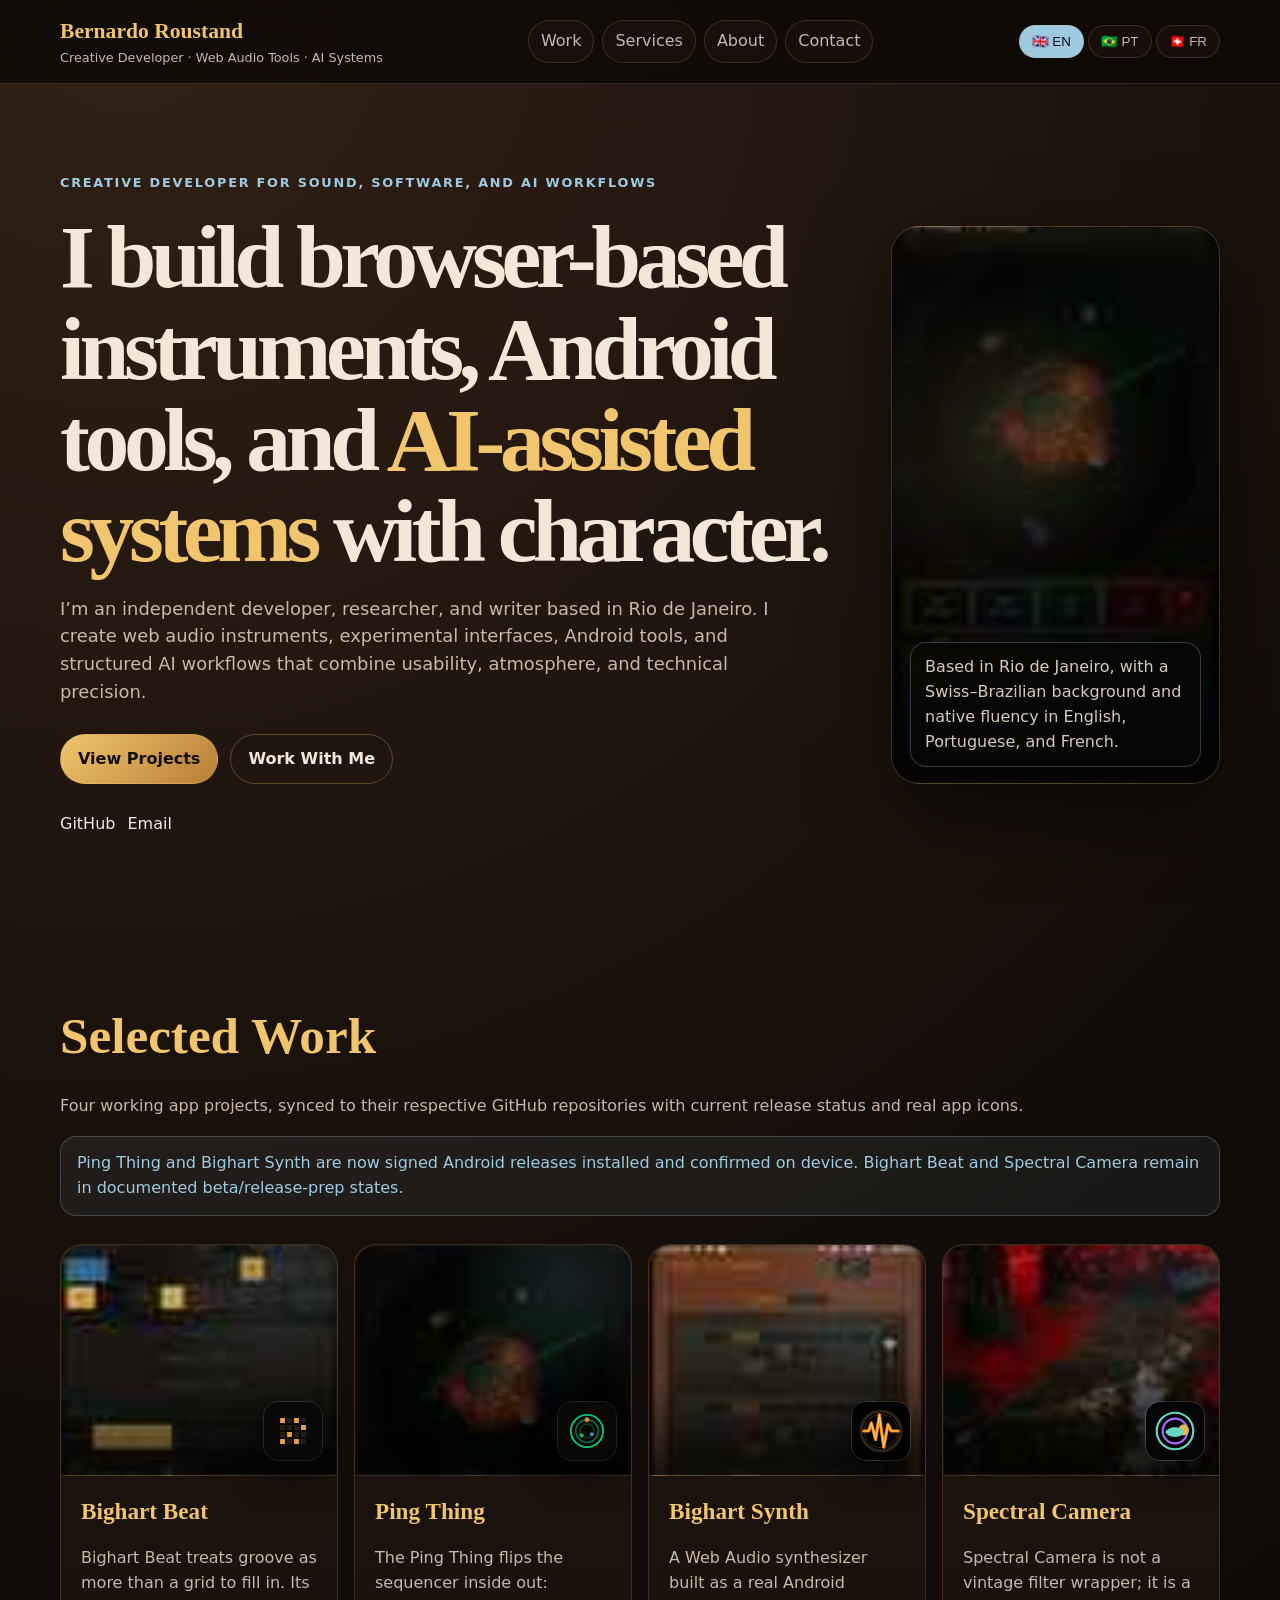
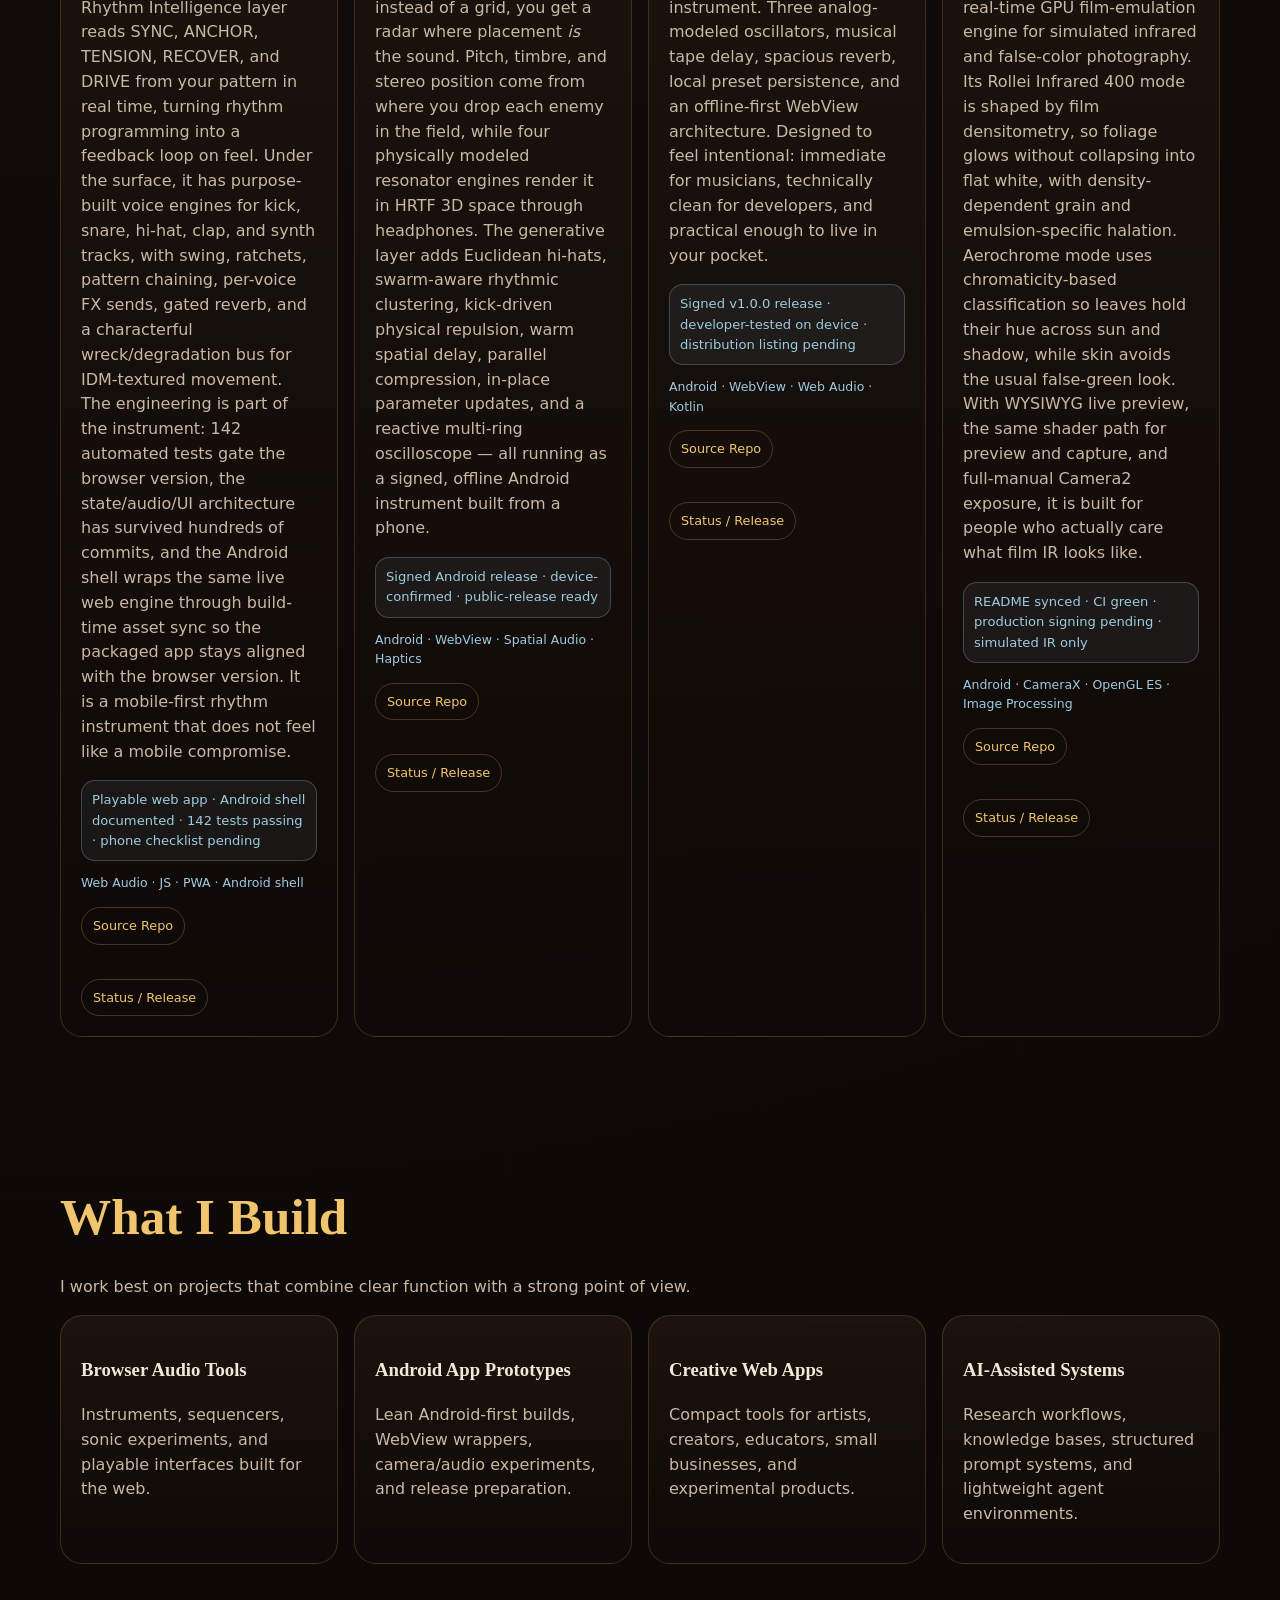
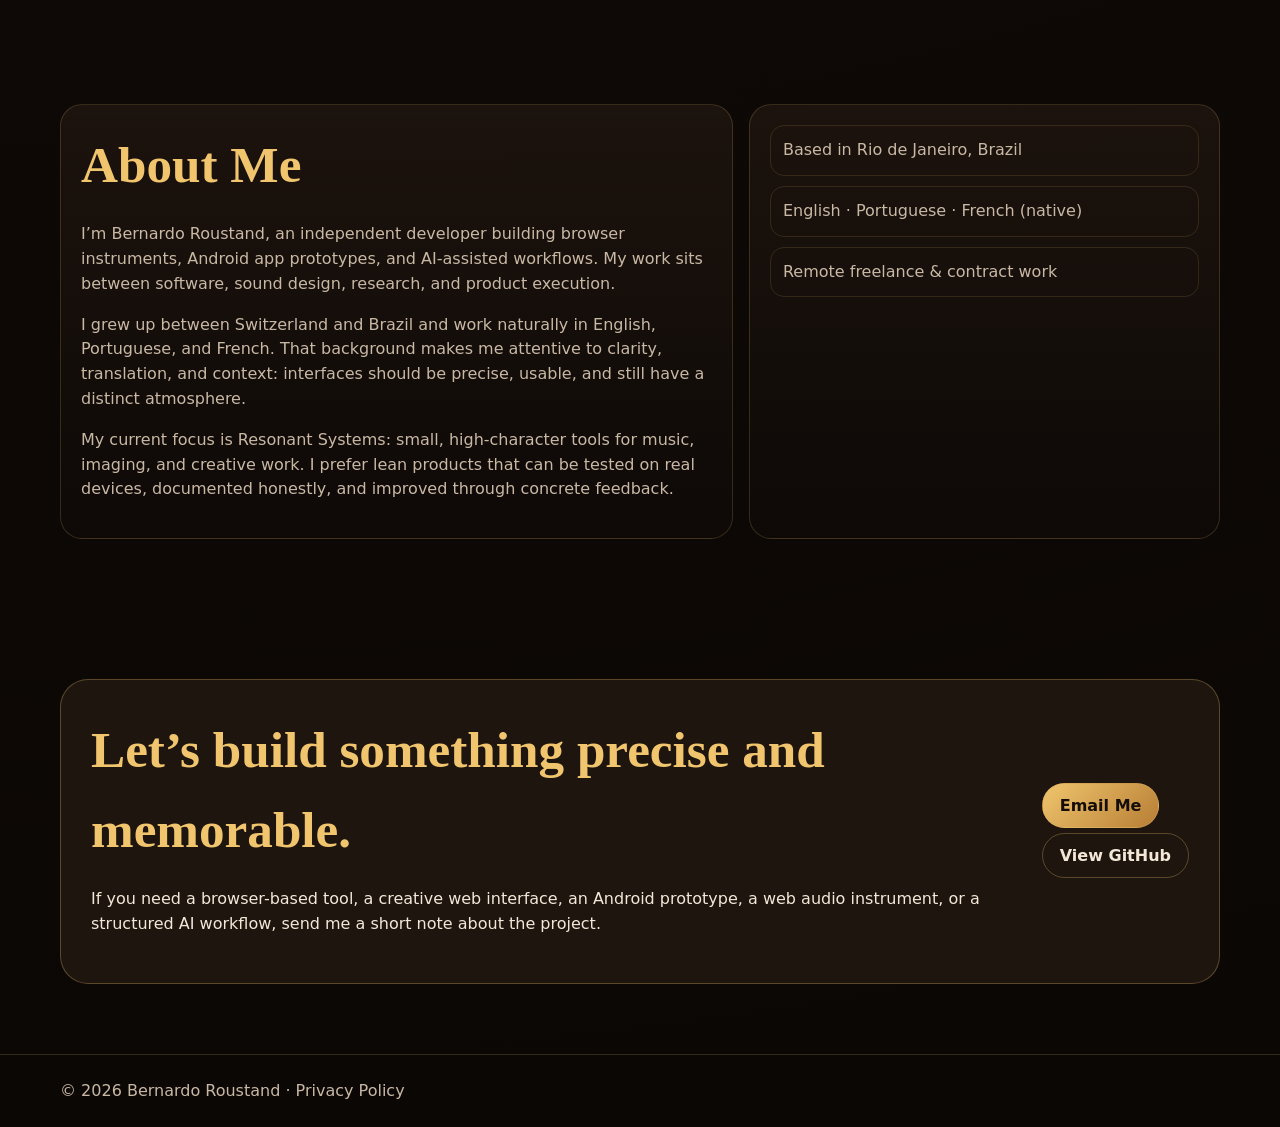
==== index.html @ dc3bfeef "feat: load product screenshot visuals on portfolio" ====
<!doctype html><html lang='en'><head><meta charset='utf-8'><meta name='viewport' content='width=device-width,initial-scale=1'><title>Bernardo Roustand — Creative Developer</title><meta name='description' content='Creative developer building browser-based instruments, Android audio tools, spectral camera experiments, and AI-assisted systems.'><link rel='stylesheet' href='styles.css'><link rel='stylesheet' href='visuals.css'></head><body><header><div class='wrap nav'><a class='brand' href='#top'><strong>Bernardo Roustand</strong><span data-i18n='brandSub'>Creative Developer · Web Audio Tools · AI Systems</span></a><nav><a href='#work' data-i18n='navWork'>Work</a><a href='#services' data-i18n='navServices'>Services</a><a href='#about' data-i18n='navAbout'>About</a><a href='#contact' data-i18n='navContact'>Contact</a></nav><div class='lang'><button data-set-lang='en' aria-pressed='true'>🇬🇧 EN</button><button data-set-lang='pt' aria-pressed='false'>🇧🇷 PT</button><button data-set-lang='fr' aria-pressed='false'>🇨🇭 FR</button></div></div></header><main class='wrap'><section class='hero' id='top'><div><div class='kicker' data-i18n='heroKicker'>Creative developer for sound, software, and AI workflows</div><h1 data-i18n-html='heroTitle'>I build browser-based instruments, Android tools, and <span>AI-assisted systems</span> with character.</h1><p class='lead' data-i18n='heroLead'>I’m an independent developer, researcher, and writer based in Rio de Janeiro. I create web audio instruments, experimental interfaces, Android tools, and structured AI workflows that combine usability, atmosphere, and technical precision.</p><div class='btns'><a class='btn primary' href='#work' data-i18n='ctaProjects'>View Projects</a><a class='btn' href='#contact' data-i18n='ctaWork'>Work With Me</a></div><div class='links'><a href='https://github.com/Renardoberou' target='_blank' rel='noopener'>GitHub</a><a href='mailto:roustandsystems@gmail.com'>Email</a></div></div><aside class='portrait'><img src='profile.svg' alt='Portrait of Bernardo Roustand'><p class='intro' data-i18n='profileNote'>Based in Rio de Janeiro, with a Swiss–Brazilian background and native fluency in English, Portuguese, and French.</p></aside></section><section class='section' id='work'><h2 data-i18n='workTitle'>Selected Work</h2><p class='intro' data-i18n='workIntro'>Four working app projects, synced to their respective GitHub repositories with current release status and real app icons.</p><p class='note' data-i18n='releaseNote'>Ping Thing is now a signed Android release installed and confirmed on device. The other apps remain in documented beta/release-prep states.</p><div class='grid' id='cards'></div></section><section class='section' id='services'><h2 data-i18n='servicesTitle'>What I Build</h2><p class='intro' data-i18n='servicesIntro'>I work best on projects that combine clear function with a strong point of view.</p><div class='services'><div class='panel'><h3 data-i18n='service1Title'>Browser Audio Tools</h3><p data-i18n='service1Text'>Instruments, sequencers, sonic experiments, and playable interfaces built for the web.</p></div><div class='panel'><h3 data-i18n='service2Title'>Android App Prototypes</h3><p data-i18n='service2Text'>Lean Android-first builds, WebView wrappers, camera/audio experiments, and release preparation.</p></div><div class='panel'><h3 data-i18n='service3Title'>Creative Web Apps</h3><p data-i18n='service3Text'>Compact tools for artists, creators, educators, small businesses, and experimental products.</p></div><div class='panel'><h3 data-i18n='service4Title'>AI-Assisted Systems</h3><p data-i18n='service4Text'>Research workflows, knowledge bases, structured prompt systems, and lightweight agent environments.</p></div></div></section><section class='section about' id='about'><div class='panel'><h2 data-i18n='aboutTitle'>About Me</h2><p data-i18n='aboutP1'>I’m Bernardo Roustand, an independent developer building browser instruments, Android app prototypes, and AI-assisted workflows. My work sits between software, sound design, research, and product execution.</p><p data-i18n='aboutP2'>I grew up between Switzerland and Brazil and work naturally in English, Portuguese, and French. That background makes me attentive to clarity, translation, and context: interfaces should be precise, usable, and still have a distinct atmosphere.</p><p data-i18n='aboutP3'>My current focus is Resonant Systems: small, high-character tools for music, imaging, and creative work. I prefer lean products that can be tested on real devices, documented honestly, and improved through concrete feedback.</p></div><aside class='panel facts'><div data-i18n='factLocation'>Based in Rio de Janeiro, Brazil</div><div data-i18n='factLanguages'>English · Portuguese · French (native)</div><div data-i18n='factWork'>Remote freelance & contract work</div></aside></section><section class='section' id='contact'><div class='contact'><div><h2 data-i18n='contactTitle'>Let’s build something precise and memorable.</h2><p data-i18n='contactText'>If you need a browser-based tool, a creative web interface, an Android prototype, a web audio instrument, or a structured AI workflow, send me a short note about the project.</p></div><div><a class='btn primary' href='mailto:roustandsystems@gmail.com' data-i18n='emailMe'>Email Me</a><br><br><a class='btn' href='https://github.com/Renardoberou' target='_blank' rel='noopener' data-i18n='viewGithub'>View GitHub</a></div></div></section></main><footer><div class='wrap'>© <span id='year'></span> Bernardo Roustand · <a href='privacy-policy.html'>Privacy Policy</a></div></footer><script src='app.js'></script></body></html>
---- styles.css ----
body{margin:0;background:radial-gradient(circle at 10% 0%,#312015 0,#100b08 35%,#0b0705 100%);color:#f3e8d8;font:16px/1.55 Inter,system-ui,sans-serif}a{color:inherit;text-decoration:none}.wrap{max-width:1160px;margin:auto;padding:0 22px}header{position:sticky;top:0;background:#0c0806cc;backdrop-filter:blur(16px);border-bottom:1px solid #d6ae6233;z-index:2}.nav{display:flex;justify-content:space-between;align-items:center;gap:16px;padding:15px 0}.brand strong,h1,h2,h3{font-family:Georgia,serif}.brand strong{color:#f0c56d;font-size:1.35rem}.brand span{display:block;color:#c9b8a4;font-size:.8rem}nav{display:flex;gap:8px}nav a,.lang button{border:1px solid #d6ae6233;border-radius:999px;padding:8px 12px;color:#c9b8a4;background:#21181366}.lang{display:flex;gap:4px}.lang button{cursor:pointer}.lang button[aria-pressed=true]{background:#9ecae1;color:#071016}.hero{display:grid;grid-template-columns:1fr .42fr;gap:48px;align-items:center;min-height:78vh;padding:70px 0}.kicker{color:#9ecae1;letter-spacing:.14em;text-transform:uppercase;font-weight:800;font-size:.8rem}h1{font-size:clamp(3rem,7vw,6.5rem);letter-spacing:-.06em;line-height:1.02;margin:18px 0}h1 span,h2{color:#f0c56d}.lead{color:#c9b8a4;max-width:720px;font-size:1.12rem}.btns,.links{display:flex;gap:12px;flex-wrap:wrap;margin-top:28px}.btn{border:1px solid #d6ae6255;border-radius:999px;padding:12px 17px;font-weight:700}.primary{background:linear-gradient(135deg,#f0c56d,#b77e35);color:#150d08}.portrait{border:1px solid #d6ae6244;border-radius:28px;background:#211813cc;padding:18px;box-shadow:0 24px 80px #0008}.portrait img{width:100%;border-radius:22px;display:block}.section{padding:70px 0}h2{font-size:clamp(2.1rem,4vw,3.6rem);margin:0 0 18px}.intro,.note,.card p,.panel p{color:#c9b8a4}.note{border:1px solid #9ecae144;color:#9ecae1;background:#9ecae111;border-radius:16px;padding:14px 16px;margin:18px 0 28px}.grid{display:grid;grid-template-columns:repeat(4,1fr);gap:16px}.card,.panel{border:1px solid #d6ae6233;border-radius:22px;background:linear-gradient(180deg,#241912aa,#0f0a08bb);padding:20px}.mark{height:120px;border-radius:16px;background:radial-gradient(circle at 70% 25%,#9ecae133,transparent 40%),#160f0b;display:grid;place-items:center;margin-bottom:16px}.app-icon{width:84px;height:84px;border-radius:22px;box-shadow:0 12px 36px #0009}.card h3{color:#f0c56d;font-size:1.45rem;margin:.2rem 0}.status{border:1px solid #9ecae144;background:#9ecae111;color:#9ecae1;border-radius:14px;padding:9px 10px;font-size:.82rem;margin:12px 0}.tags{color:#9ecae1;font-size:.78rem}.mini{display:inline-block;border:1px solid #d6ae6244;border-radius:999px;color:#f0c56d;padding:8px 11px;margin:14px 7px 0 0;font-size:.8rem}.services,.about{display:grid;gap:16px}.services{grid-template-columns:repeat(4,1fr)}.about{grid-template-columns:1fr .7fr}.facts div{border:1px solid #d6ae6228;border-radius:14px;padding:12px;margin-bottom:10px;color:#c9b8a4}.contact{display:grid;grid-template-columns:1fr auto;gap:22px;align-items:center;border:1px solid #d6ae6255;border-radius:28px;background:#241912cc;padding:30px}footer{border-top:1px solid #d6ae6233;color:#c9b8a4;padding:24px 0}@media(max-width:900px){.hero,.about,.contact{grid-template-columns:1fr}.grid,.services{grid-template-columns:repeat(2,1fr)}nav{display:none}.portrait{max-width:380px}}@media(max-width:600px){.grid,.services{grid-template-columns:1fr}.btn{width:100%;text-align:center}}
---- visuals.css ----
.hero .portrait{position:relative;min-height:520px;overflow:hidden;background-image:linear-gradient(90deg,rgba(8,6,4,.16),rgba(8,6,4,.32)),radial-gradient(circle at 30% 40%,rgba(240,197,109,.16),transparent 42%),url('[data-uri]');background-size:cover;background-position:center 16%}.hero .portrait>img{display:none}.hero .portrait .intro{position:absolute;left:18px;right:18px;bottom:16px;margin:0;padding:12px 14px;border:1px solid rgba(158,202,225,.28);border-radius:16px;background:rgba(7,7,6,.62);backdrop-filter:blur(12px);color:#d8cbb9;z-index:1}.hero .portrait:after{content:'';position:absolute;inset:0;pointer-events:none;background:linear-gradient(180deg,transparent 45%,rgba(0,0,0,.65) 100%),radial-gradient(circle at 62% 32%,transparent 0 22%,rgba(0,0,0,.45) 74%)}.card{padding:0;overflow:hidden}.card .mark{position:relative;height:230px;margin:0;border-radius:22px 22px 0 0;background-size:cover;background-position:center top;border-bottom:1px solid rgba(214,174,98,.22)}.card .mark:before{content:'';position:absolute;inset:0;background:linear-gradient(180deg,rgba(0,0,0,.04) 0%,rgba(0,0,0,.18) 56%,rgba(0,0,0,.78) 100%),radial-gradient(circle at 75% 18%,rgba(158,202,225,.13),transparent 40%)}.card .mark:after{content:'';position:absolute;inset:0;border-radius:inherit;box-shadow:inset 0 0 0 1px rgba(255,255,255,.03);pointer-events:none}.card:nth-child(1) .mark{background-image:url('[data-uri]');background-position:center 6%}.card:nth-child(2) .mark{background-image:url('[data-uri]');background-position:center 12%}.card:nth-child(3) .mark{background-image:url('[data-uri]');background-position:center 3%}.card:nth-child(4) .mark{background-image:url('[data-uri]');background-position:center 36%}.card .app-icon{position:absolute;right:14px;bottom:14px;z-index:1;width:58px;height:58px;border-radius:15px;box-shadow:0 12px 34px rgba(0,0,0,.72);border:1px solid rgba(255,255,255,.12)}.card h3,.card p,.card .status,.card .tags,.card .mini{margin-left:20px;margin-right:20px}.card h3{margin-top:18px}.card .mini{margin-bottom:20px}@media(max-width:900px){.hero .portrait{min-height:420px;max-width:none}}@media(max-width:600px){.card .mark{height:210px}}
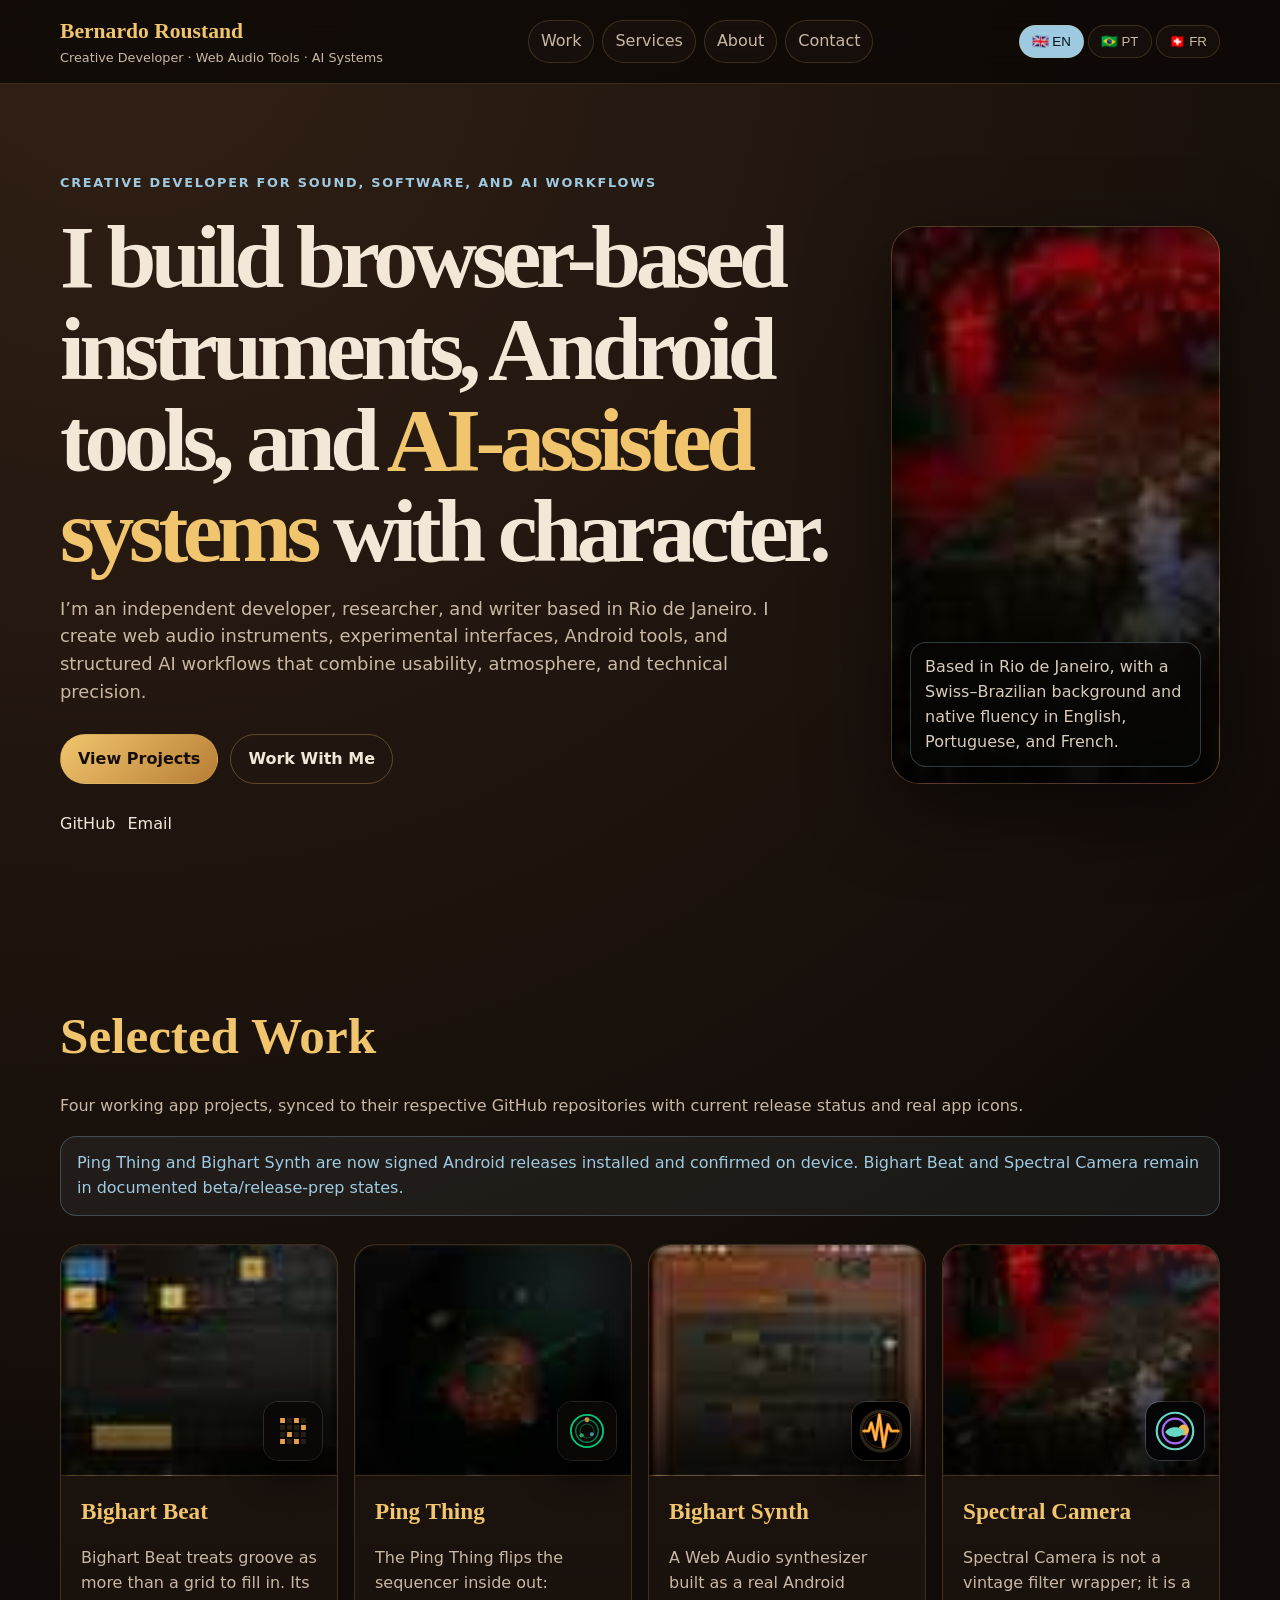
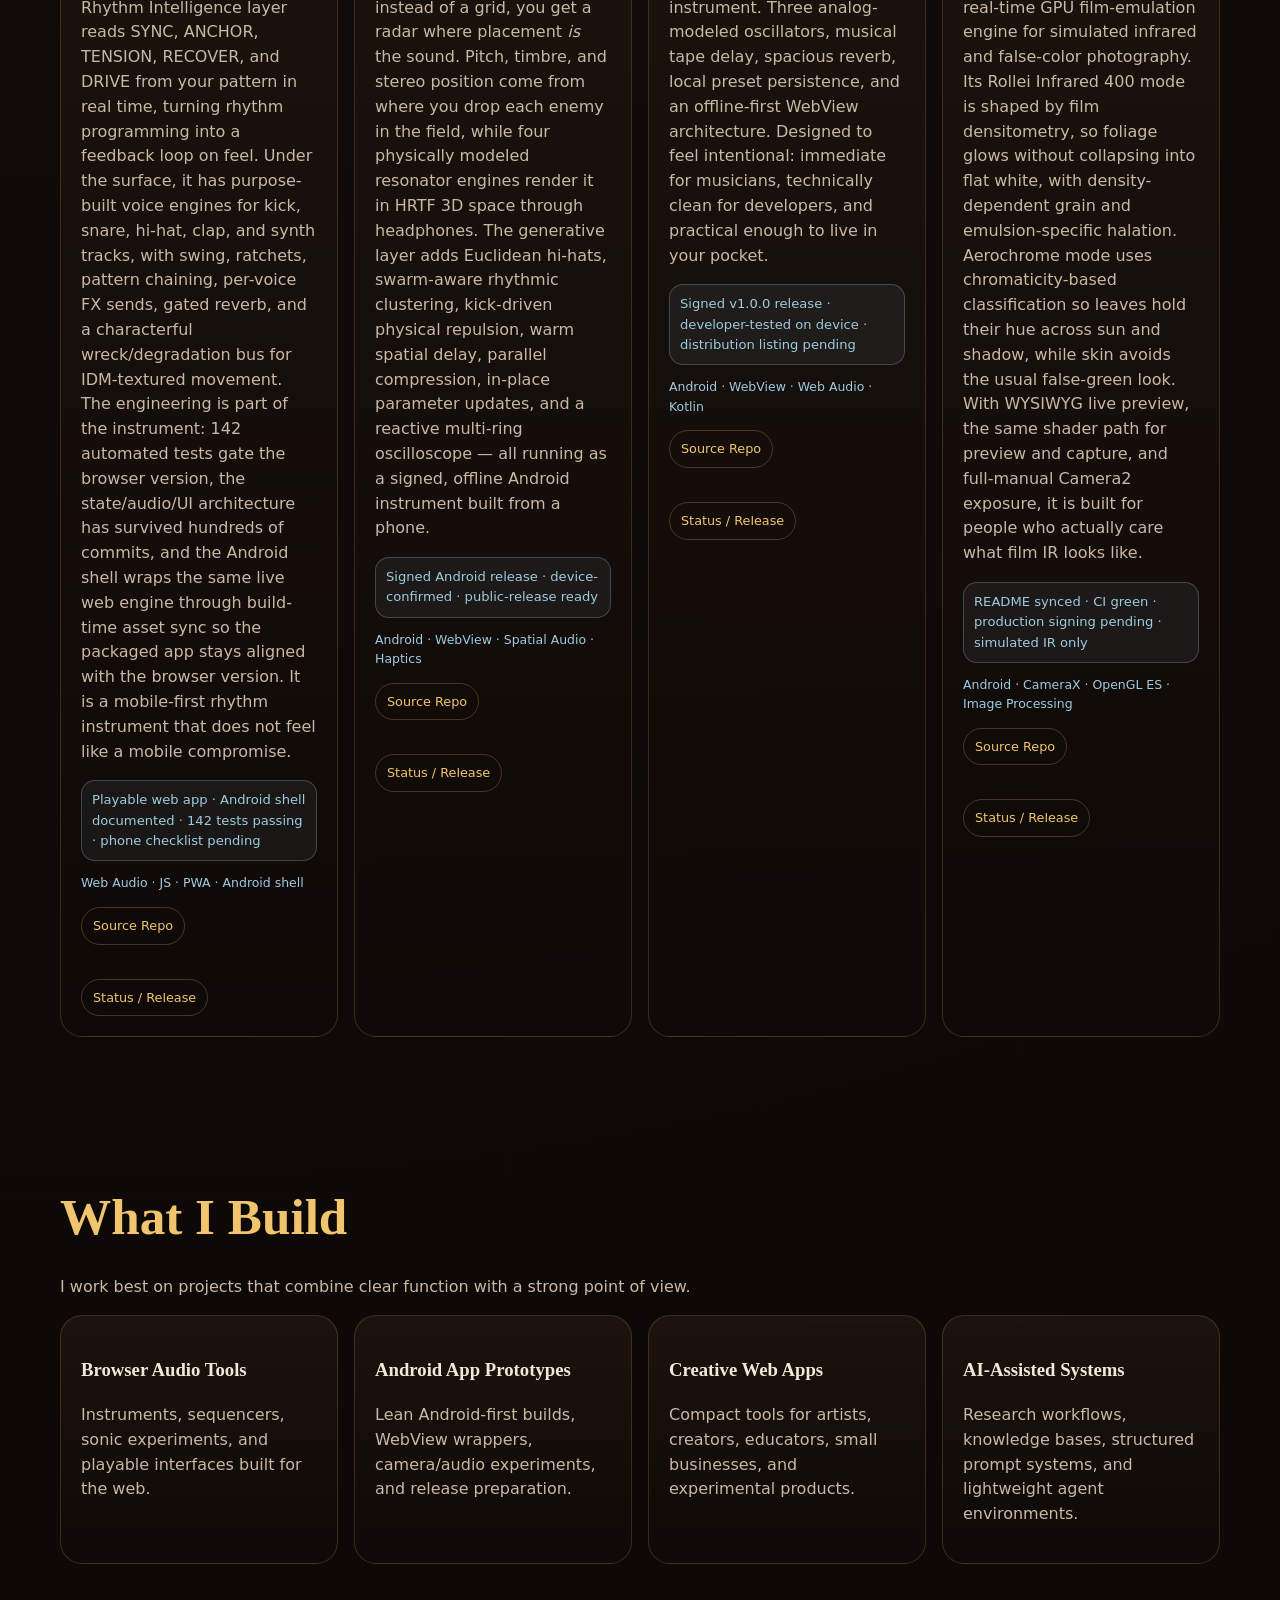
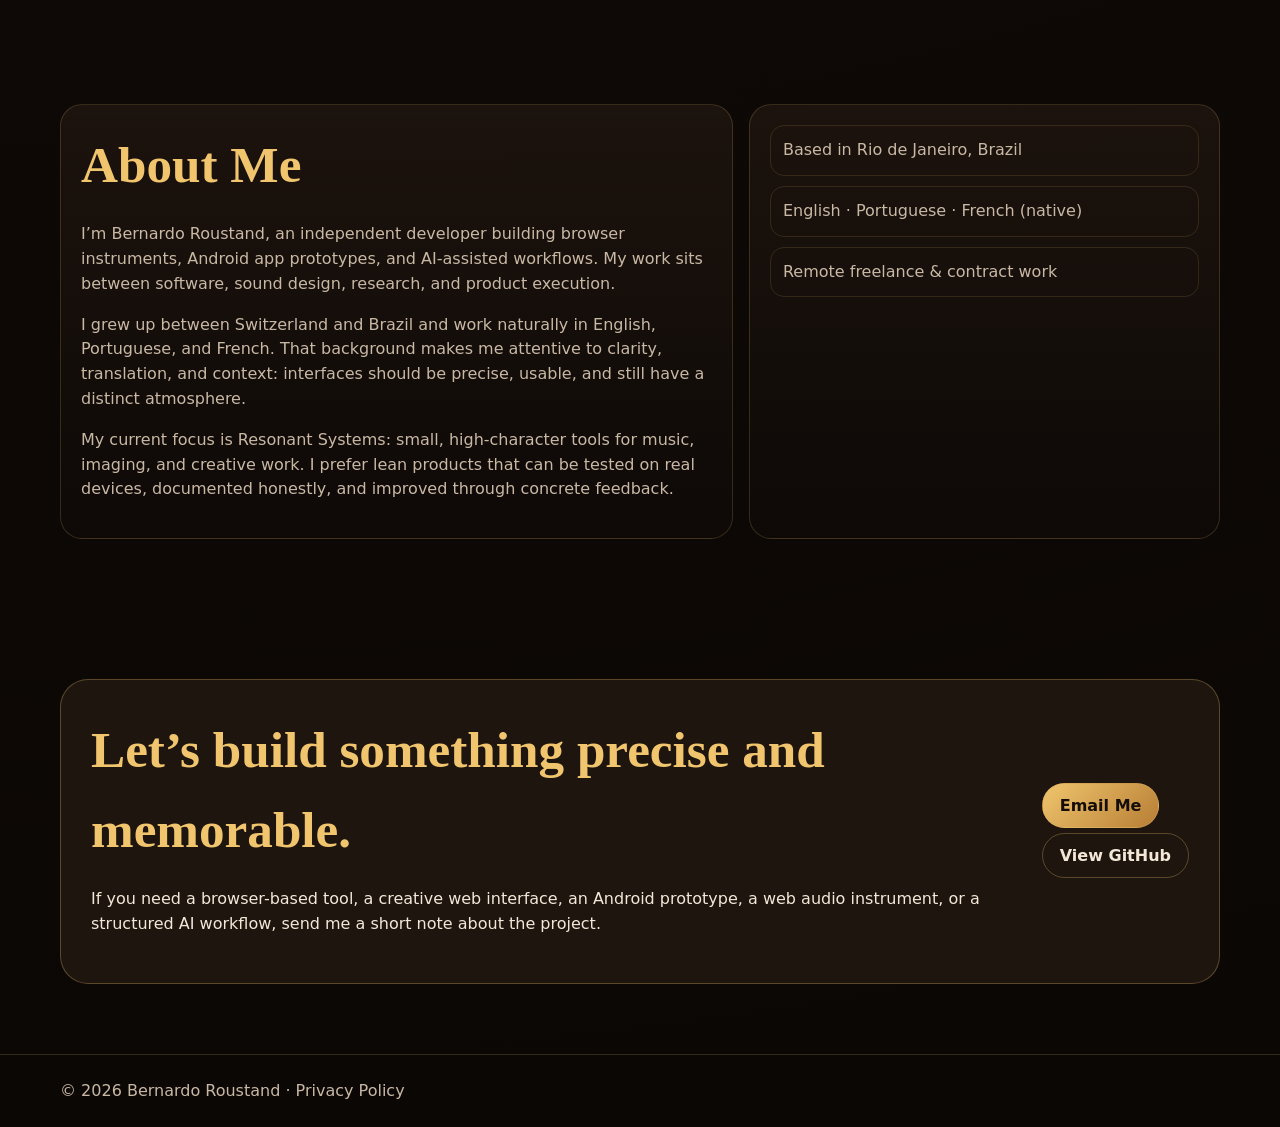
==== commit 0a381d73: "feat: load Spectral Camera hero visual override" ====
--- a/index.html
+++ b/index.html
@@ -1 +1 @@
-<!doctype html><html lang='en'><head><meta charset='utf-8'><meta name='viewport' content='width=device-width,initial-scale=1'><title>Bernardo Roustand — Creative Developer</title><meta name='description' content='Creative developer building browser-based instruments, Android audio tools, spectral camera experiments, and AI-assisted systems.'><link rel='stylesheet' href='styles.css'><link rel='stylesheet' href='visuals.css'></head><body><header><div class='wrap nav'><a class='brand' href='#top'><strong>Bernardo Roustand</strong><span data-i18n='brandSub'>Creative Developer · Web Audio Tools · AI Systems</span></a><nav><a href='#work' data-i18n='navWork'>Work</a><a href='#services' data-i18n='navServices'>Services</a><a href='#about' data-i18n='navAbout'>About</a><a href='#contact' data-i18n='navContact'>Contact</a></nav><div class='lang'><button data-set-lang='en' aria-pressed='true'>🇬🇧 EN</button><button data-set-lang='pt' aria-pressed='false'>🇧🇷 PT</button><button data-set-lang='fr' aria-pressed='false'>🇨🇭 FR</button></div></div></header><main class='wrap'><section class='hero' id='top'><div><div class='kicker' data-i18n='heroKicker'>Creative developer for sound, software, and AI workflows</div><h1 data-i18n-html='heroTitle'>I build browser-based instruments, Android tools, and <span>AI-assisted systems</span> with character.</h1><p class='lead' data-i18n='heroLead'>I’m an independent developer, researcher, and writer based in Rio de Janeiro. I create web audio instruments, experimental interfaces, Android tools, and structured AI workflows that combine usability, atmosphere, and technical precision.</p><div class='btns'><a class='btn primary' href='#work' data-i18n='ctaProjects'>View Projects</a><a class='btn' href='#contact' data-i18n='ctaWork'>Work With Me</a></div><div class='links'><a href='https://github.com/Renardoberou' target='_blank' rel='noopener'>GitHub</a><a href='mailto:roustandsystems@gmail.com'>Email</a></div></div><aside class='portrait'><img src='profile.svg' alt='Portrait of Bernardo Roustand'><p class='intro' data-i18n='profileNote'>Based in Rio de Janeiro, with a Swiss–Brazilian background and native fluency in English, Portuguese, and French.</p></aside></section><section class='section' id='work'><h2 data-i18n='workTitle'>Selected Work</h2><p class='intro' data-i18n='workIntro'>Four working app projects, synced to their respective GitHub repositories with current release status and real app icons.</p><p class='note' data-i18n='releaseNote'>Ping Thing is now a signed Android release installed and confirmed on device. The other apps remain in documented beta/release-prep states.</p><div class='grid' id='cards'></div></section><section class='section' id='services'><h2 data-i18n='servicesTitle'>What I Build</h2><p class='intro' data-i18n='servicesIntro'>I work best on projects that combine clear function with a strong point of view.</p><div class='services'><div class='panel'><h3 data-i18n='service1Title'>Browser Audio Tools</h3><p data-i18n='service1Text'>Instruments, sequencers, sonic experiments, and playable interfaces built for the web.</p></div><div class='panel'><h3 data-i18n='service2Title'>Android App Prototypes</h3><p data-i18n='service2Text'>Lean Android-first builds, WebView wrappers, camera/audio experiments, and release preparation.</p></div><div class='panel'><h3 data-i18n='service3Title'>Creative Web Apps</h3><p data-i18n='service3Text'>Compact tools for artists, creators, educators, small businesses, and experimental products.</p></div><div class='panel'><h3 data-i18n='service4Title'>AI-Assisted Systems</h3><p data-i18n='service4Text'>Research workflows, knowledge bases, structured prompt systems, and lightweight agent environments.</p></div></div></section><section class='section about' id='about'><div class='panel'><h2 data-i18n='aboutTitle'>About Me</h2><p data-i18n='aboutP1'>I’m Bernardo Roustand, an independent developer building browser instruments, Android app prototypes, and AI-assisted workflows. My work sits between software, sound design, research, and product execution.</p><p data-i18n='aboutP2'>I grew up between Switzerland and Brazil and work naturally in English, Portuguese, and French. That background makes me attentive to clarity, translation, and context: interfaces should be precise, usable, and still have a distinct atmosphere.</p><p data-i18n='aboutP3'>My current focus is Resonant Systems: small, high-character tools for music, imaging, and creative work. I prefer lean products that can be tested on real devices, documented honestly, and improved through concrete feedback.</p></div><aside class='panel facts'><div data-i18n='factLocation'>Based in Rio de Janeiro, Brazil</div><div data-i18n='factLanguages'>English · Portuguese · French (native)</div><div data-i18n='factWork'>Remote freelance & contract work</div></aside></section><section class='section' id='contact'><div class='contact'><div><h2 data-i18n='contactTitle'>Let’s build something precise and memorable.</h2><p data-i18n='contactText'>If you need a browser-based tool, a creative web interface, an Android prototype, a web audio instrument, or a structured AI workflow, send me a short note about the project.</p></div><div><a class='btn primary' href='mailto:roustandsystems@gmail.com' data-i18n='emailMe'>Email Me</a><br><br><a class='btn' href='https://github.com/Renardoberou' target='_blank' rel='noopener' data-i18n='viewGithub'>View GitHub</a></div></div></section></main><footer><div class='wrap'>© <span id='year'></span> Bernardo Roustand · <a href='privacy-policy.html'>Privacy Policy</a></div></footer><script src='app.js'></script></body></html>+<!doctype html><html lang='en'><head><meta charset='utf-8'><meta name='viewport' content='width=device-width,initial-scale=1'><title>Bernardo Roustand — Creative Developer</title><meta name='description' content='Creative developer building browser-based instruments, Android audio tools, spectral camera experiments, and AI-assisted systems.'><link rel='stylesheet' href='styles.css'><link rel='stylesheet' href='visuals.css'></head><body><header><div class='wrap nav'><a class='brand' href='#top'><strong>Bernardo Roustand</strong><span data-i18n='brandSub'>Creative Developer · Web Audio Tools · AI Systems</span></a><nav><a href='#work' data-i18n='navWork'>Work</a><a href='#services' data-i18n='navServices'>Services</a><a href='#about' data-i18n='navAbout'>About</a><a href='#contact' data-i18n='navContact'>Contact</a></nav><div class='lang'><button data-set-lang='en' aria-pressed='true'>🇬🇧 EN</button><button data-set-lang='pt' aria-pressed='false'>🇧🇷 PT</button><button data-set-lang='fr' aria-pressed='false'>🇨🇭 FR</button></div></div></header><main class='wrap'><section class='hero' id='top'><div><div class='kicker' data-i18n='heroKicker'>Creative developer for sound, software, and AI workflows</div><h1 data-i18n-html='heroTitle'>I build browser-based instruments, Android tools, and <span>AI-assisted systems</span> with character.</h1><p class='lead' data-i18n='heroLead'>I’m an independent developer, researcher, and writer based in Rio de Janeiro. I create web audio instruments, experimental interfaces, Android tools, and structured AI workflows that combine usability, atmosphere, and technical precision.</p><div class='btns'><a class='btn primary' href='#work' data-i18n='ctaProjects'>View Projects</a><a class='btn' href='#contact' data-i18n='ctaWork'>Work With Me</a></div><div class='links'><a href='https://github.com/Renardoberou' target='_blank' rel='noopener'>GitHub</a><a href='mailto:roustandsystems@gmail.com'>Email</a></div></div><aside class='portrait'><img src='profile.svg' alt='Portrait of Bernardo Roustand'><p class='intro' data-i18n='profileNote'>Based in Rio de Janeiro, with a Swiss–Brazilian background and native fluency in English, Portuguese, and French.</p></aside></section><section class='section' id='work'><h2 data-i18n='workTitle'>Selected Work</h2><p class='intro' data-i18n='workIntro'>Four working app projects, synced to their respective GitHub repositories with current release status and real app icons.</p><p class='note' data-i18n='releaseNote'>Ping Thing is now a signed Android release installed and confirmed on device. The other apps remain in documented beta/release-prep states.</p><div class='grid' id='cards'></div></section><section class='section' id='services'><h2 data-i18n='servicesTitle'>What I Build</h2><p class='intro' data-i18n='servicesIntro'>I work best on projects that combine clear function with a strong point of view.</p><div class='services'><div class='panel'><h3 data-i18n='service1Title'>Browser Audio Tools</h3><p data-i18n='service1Text'>Instruments, sequencers, sonic experiments, and playable interfaces built for the web.</p></div><div class='panel'><h3 data-i18n='service2Title'>Android App Prototypes</h3><p data-i18n='service2Text'>Lean Android-first builds, WebView wrappers, camera/audio experiments, and release preparation.</p></div><div class='panel'><h3 data-i18n='service3Title'>Creative Web Apps</h3><p data-i18n='service3Text'>Compact tools for artists, creators, educators, small businesses, and experimental products.</p></div><div class='panel'><h3 data-i18n='service4Title'>AI-Assisted Systems</h3><p data-i18n='service4Text'>Research workflows, knowledge bases, structured prompt systems, and lightweight agent environments.</p></div></div></section><section class='section about' id='about'><div class='panel'><h2 data-i18n='aboutTitle'>About Me</h2><p data-i18n='aboutP1'>I’m Bernardo Roustand, an independent developer building browser instruments, Android app prototypes, and AI-assisted workflows. My work sits between software, sound design, research, and product execution.</p><p data-i18n='aboutP2'>I grew up between Switzerland and Brazil and work naturally in English, Portuguese, and French. That background makes me attentive to clarity, translation, and context: interfaces should be precise, usable, and still have a distinct atmosphere.</p><p data-i18n='aboutP3'>My current focus is Resonant Systems: small, high-character tools for music, imaging, and creative work. I prefer lean products that can be tested on real devices, documented honestly, and improved through concrete feedback.</p></div><aside class='panel facts'><div data-i18n='factLocation'>Based in Rio de Janeiro, Brazil</div><div data-i18n='factLanguages'>English · Portuguese · French (native)</div><div data-i18n='factWork'>Remote freelance & contract work</div></aside></section><section class='section' id='contact'><div class='contact'><div><h2 data-i18n='contactTitle'>Let’s build something precise and memorable.</h2><p data-i18n='contactText'>If you need a browser-based tool, a creative web interface, an Android prototype, a web audio instrument, or a structured AI workflow, send me a short note about the project.</p></div><div><a class='btn primary' href='mailto:roustandsystems@gmail.com' data-i18n='emailMe'>Email Me</a><br><br><a class='btn' href='https://github.com/Renardoberou' target='_blank' rel='noopener' data-i18n='viewGithub'>View GitHub</a></div></div></section></main><footer><div class='wrap'>© <span id='year'></span> Bernardo Roustand · <a href='privacy-policy.html'>Privacy Policy</a></div></footer><script src='app.js'></script><script src='hero-sync.js'></script></body></html>
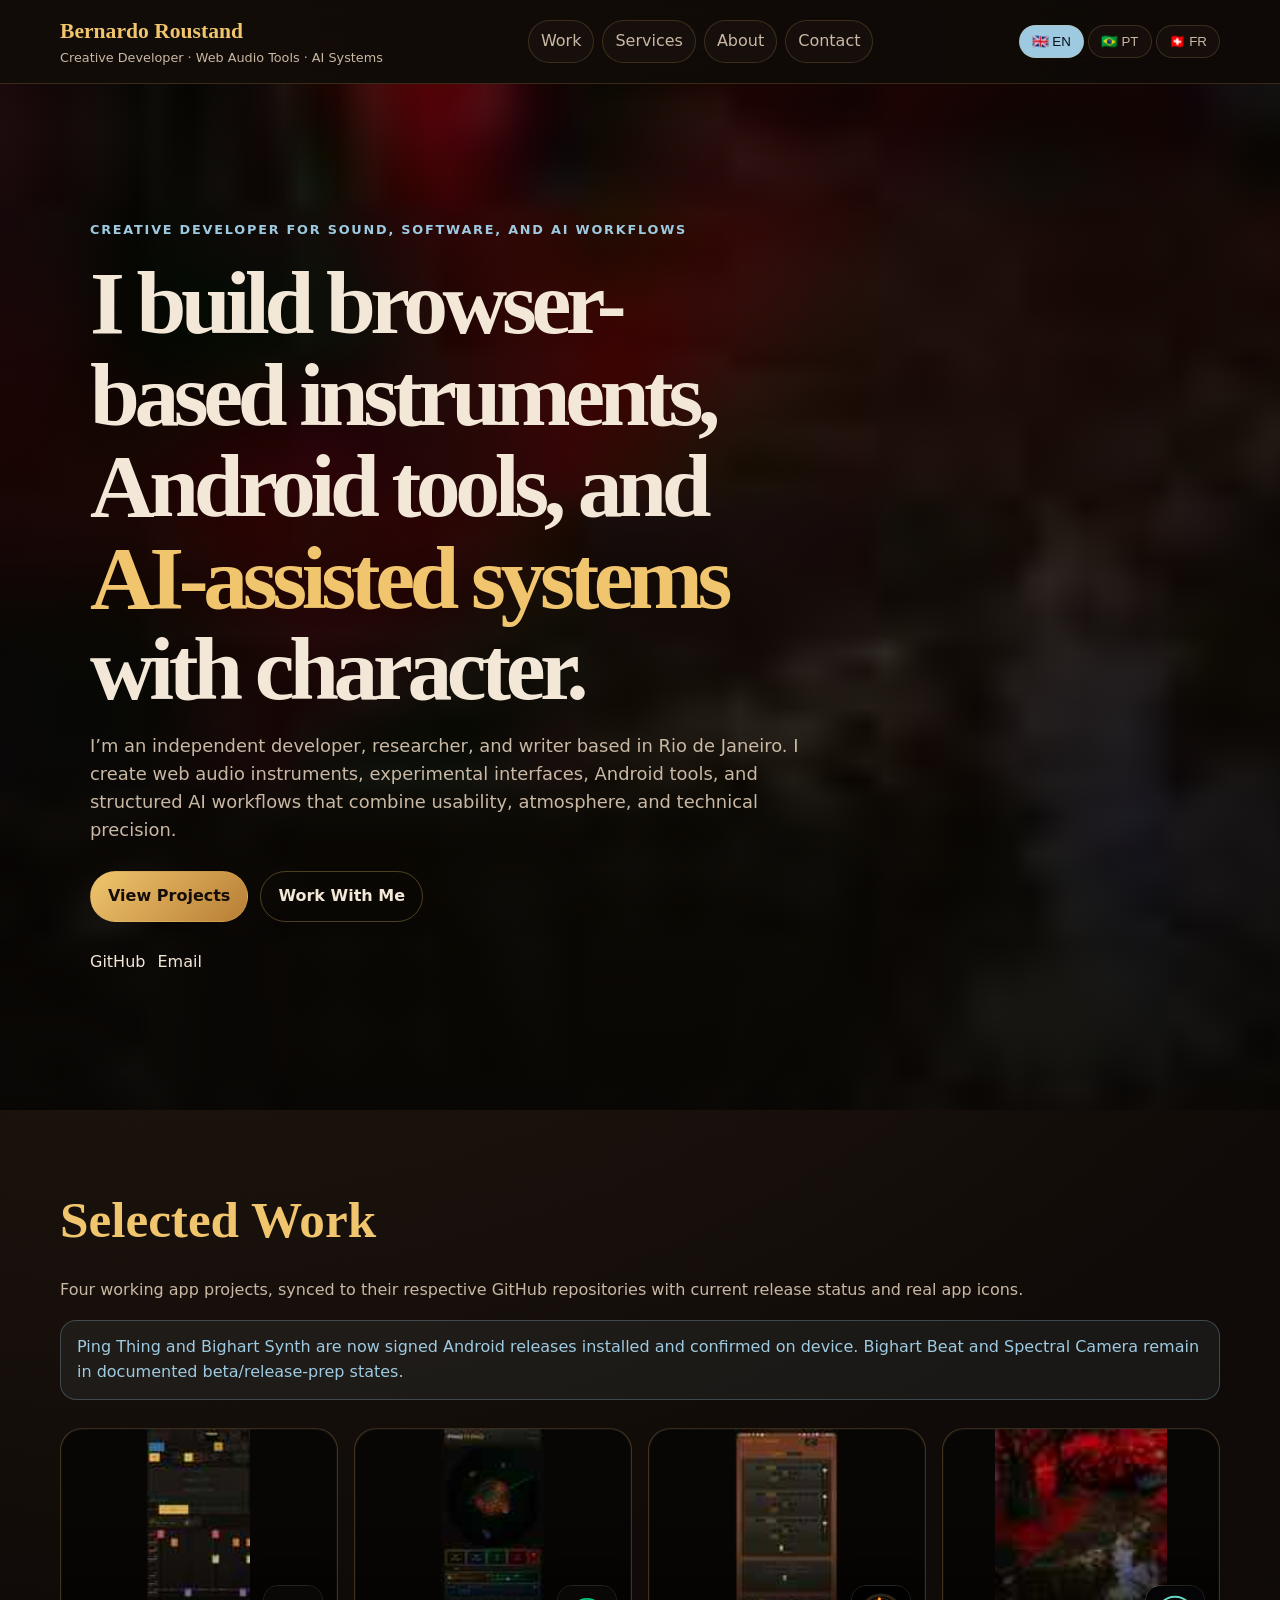
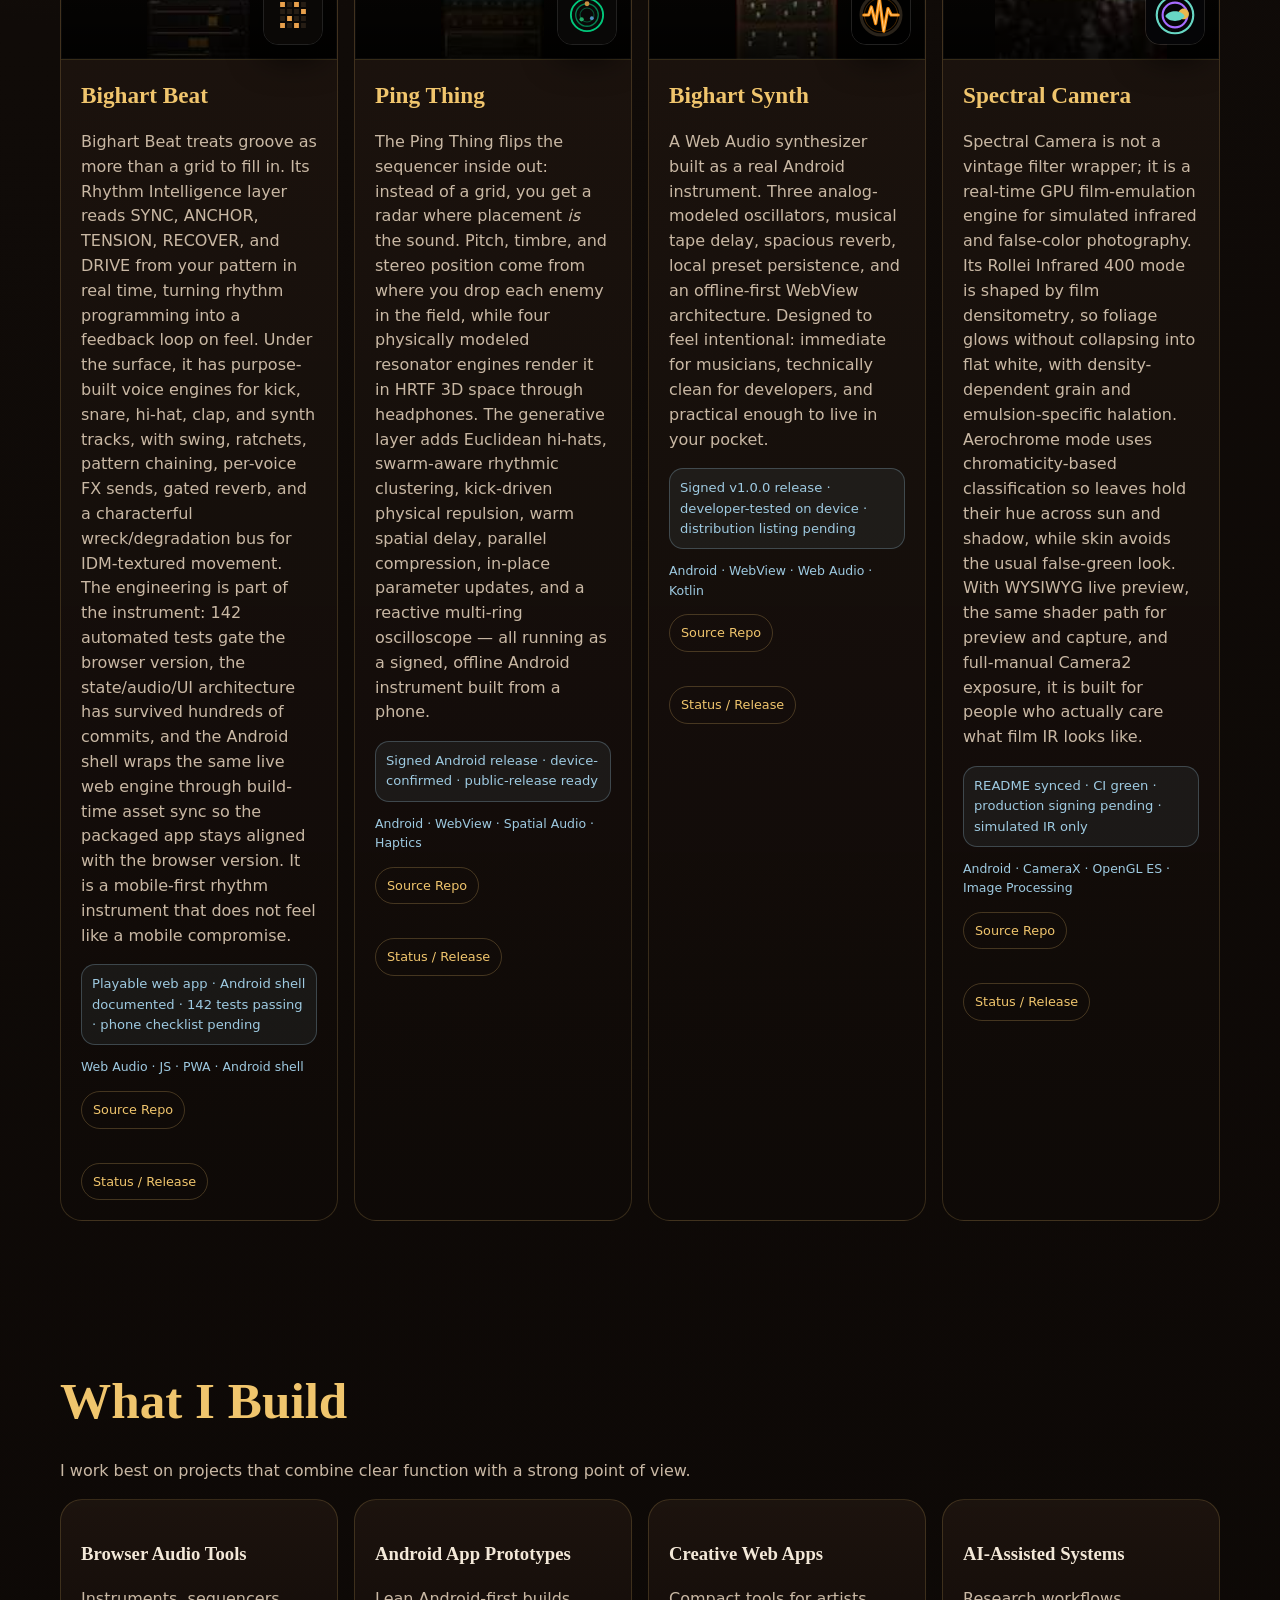
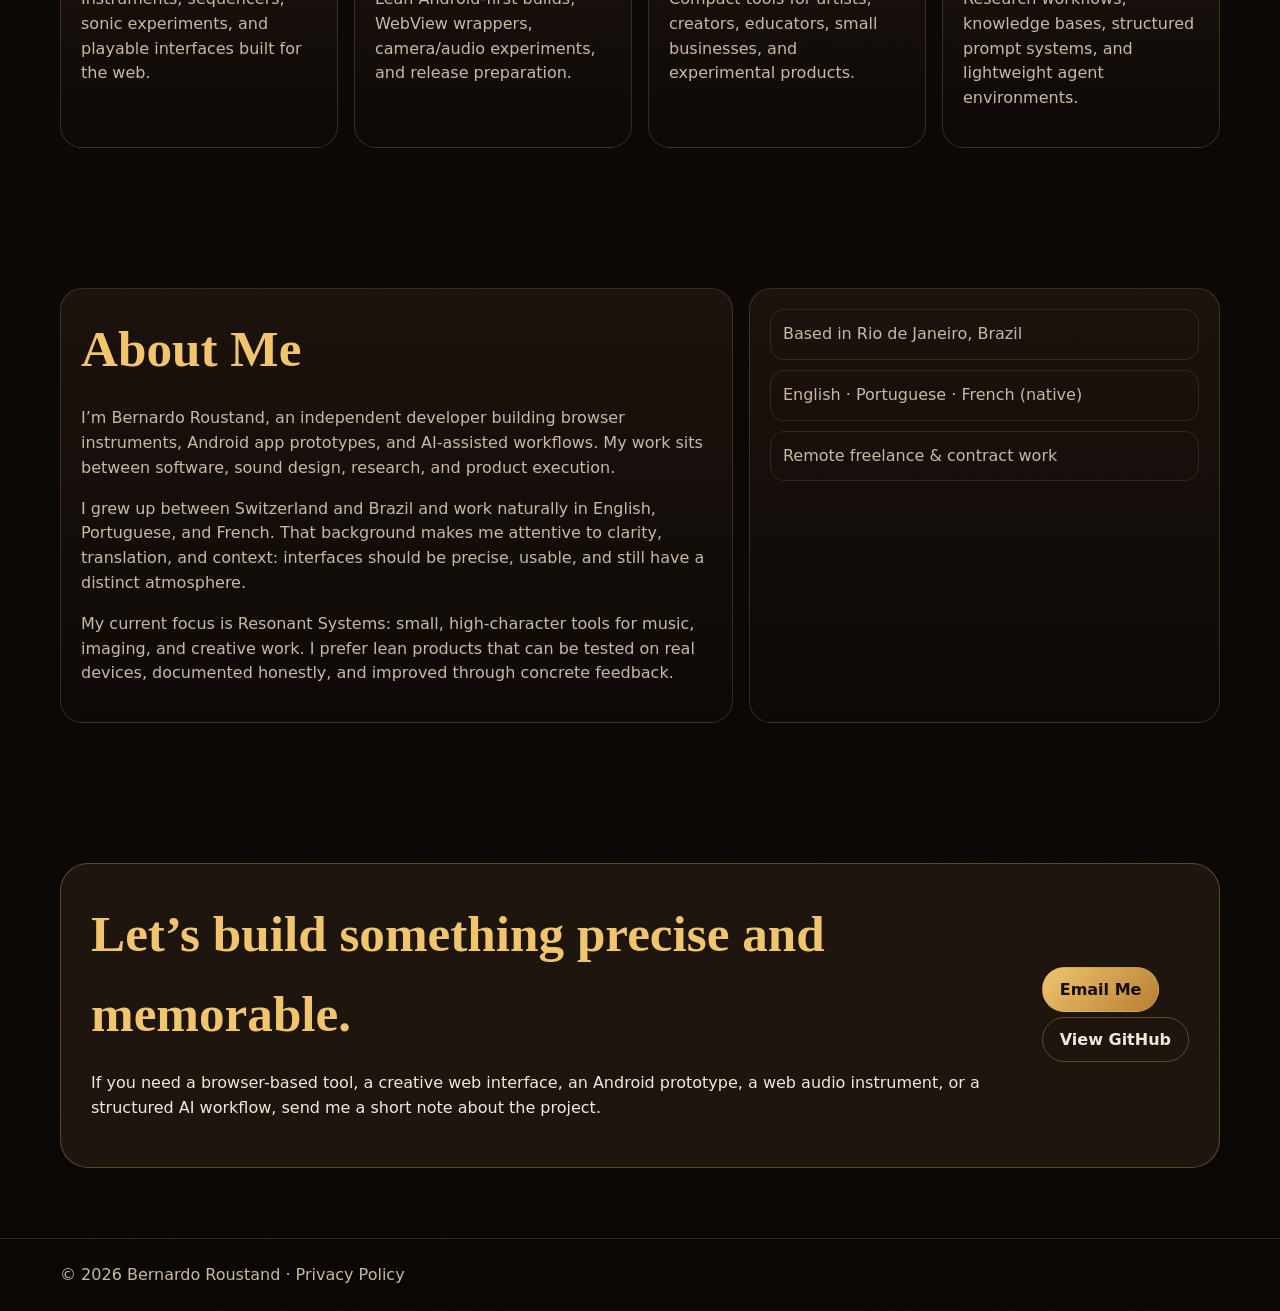
==== commit 5ffe22e8: "fix: load image quality overrides" ====
--- a/index.html
+++ b/index.html
@@ -1 +1 @@
-<!doctype html><html lang='en'><head><meta charset='utf-8'><meta name='viewport' content='width=device-width,initial-scale=1'><title>Bernardo Roustand — Creative Developer</title><meta name='description' content='Creative developer building browser-based instruments, Android audio tools, spectral camera experiments, and AI-assisted systems.'><link rel='stylesheet' href='styles.css'><link rel='stylesheet' href='visuals.css'></head><body><header><div class='wrap nav'><a class='brand' href='#top'><strong>Bernardo Roustand</strong><span data-i18n='brandSub'>Creative Developer · Web Audio Tools · AI Systems</span></a><nav><a href='#work' data-i18n='navWork'>Work</a><a href='#services' data-i18n='navServices'>Services</a><a href='#about' data-i18n='navAbout'>About</a><a href='#contact' data-i18n='navContact'>Contact</a></nav><div class='lang'><button data-set-lang='en' aria-pressed='true'>🇬🇧 EN</button><button data-set-lang='pt' aria-pressed='false'>🇧🇷 PT</button><button data-set-lang='fr' aria-pressed='false'>🇨🇭 FR</button></div></div></header><main class='wrap'><section class='hero' id='top'><div><div class='kicker' data-i18n='heroKicker'>Creative developer for sound, software, and AI workflows</div><h1 data-i18n-html='heroTitle'>I build browser-based instruments, Android tools, and <span>AI-assisted systems</span> with character.</h1><p class='lead' data-i18n='heroLead'>I’m an independent developer, researcher, and writer based in Rio de Janeiro. I create web audio instruments, experimental interfaces, Android tools, and structured AI workflows that combine usability, atmosphere, and technical precision.</p><div class='btns'><a class='btn primary' href='#work' data-i18n='ctaProjects'>View Projects</a><a class='btn' href='#contact' data-i18n='ctaWork'>Work With Me</a></div><div class='links'><a href='https://github.com/Renardoberou' target='_blank' rel='noopener'>GitHub</a><a href='mailto:roustandsystems@gmail.com'>Email</a></div></div><aside class='portrait'><img src='profile.svg' alt='Portrait of Bernardo Roustand'><p class='intro' data-i18n='profileNote'>Based in Rio de Janeiro, with a Swiss–Brazilian background and native fluency in English, Portuguese, and French.</p></aside></section><section class='section' id='work'><h2 data-i18n='workTitle'>Selected Work</h2><p class='intro' data-i18n='workIntro'>Four working app projects, synced to their respective GitHub repositories with current release status and real app icons.</p><p class='note' data-i18n='releaseNote'>Ping Thing is now a signed Android release installed and confirmed on device. The other apps remain in documented beta/release-prep states.</p><div class='grid' id='cards'></div></section><section class='section' id='services'><h2 data-i18n='servicesTitle'>What I Build</h2><p class='intro' data-i18n='servicesIntro'>I work best on projects that combine clear function with a strong point of view.</p><div class='services'><div class='panel'><h3 data-i18n='service1Title'>Browser Audio Tools</h3><p data-i18n='service1Text'>Instruments, sequencers, sonic experiments, and playable interfaces built for the web.</p></div><div class='panel'><h3 data-i18n='service2Title'>Android App Prototypes</h3><p data-i18n='service2Text'>Lean Android-first builds, WebView wrappers, camera/audio experiments, and release preparation.</p></div><div class='panel'><h3 data-i18n='service3Title'>Creative Web Apps</h3><p data-i18n='service3Text'>Compact tools for artists, creators, educators, small businesses, and experimental products.</p></div><div class='panel'><h3 data-i18n='service4Title'>AI-Assisted Systems</h3><p data-i18n='service4Text'>Research workflows, knowledge bases, structured prompt systems, and lightweight agent environments.</p></div></div></section><section class='section about' id='about'><div class='panel'><h2 data-i18n='aboutTitle'>About Me</h2><p data-i18n='aboutP1'>I’m Bernardo Roustand, an independent developer building browser instruments, Android app prototypes, and AI-assisted workflows. My work sits between software, sound design, research, and product execution.</p><p data-i18n='aboutP2'>I grew up between Switzerland and Brazil and work naturally in English, Portuguese, and French. That background makes me attentive to clarity, translation, and context: interfaces should be precise, usable, and still have a distinct atmosphere.</p><p data-i18n='aboutP3'>My current focus is Resonant Systems: small, high-character tools for music, imaging, and creative work. I prefer lean products that can be tested on real devices, documented honestly, and improved through concrete feedback.</p></div><aside class='panel facts'><div data-i18n='factLocation'>Based in Rio de Janeiro, Brazil</div><div data-i18n='factLanguages'>English · Portuguese · French (native)</div><div data-i18n='factWork'>Remote freelance & contract work</div></aside></section><section class='section' id='contact'><div class='contact'><div><h2 data-i18n='contactTitle'>Let’s build something precise and memorable.</h2><p data-i18n='contactText'>If you need a browser-based tool, a creative web interface, an Android prototype, a web audio instrument, or a structured AI workflow, send me a short note about the project.</p></div><div><a class='btn primary' href='mailto:roustandsystems@gmail.com' data-i18n='emailMe'>Email Me</a><br><br><a class='btn' href='https://github.com/Renardoberou' target='_blank' rel='noopener' data-i18n='viewGithub'>View GitHub</a></div></div></section></main><footer><div class='wrap'>© <span id='year'></span> Bernardo Roustand · <a href='privacy-policy.html'>Privacy Policy</a></div></footer><script src='app.js'></script><script src='hero-sync.js'></script></body></html>+<!doctype html><html lang='en'><head><meta charset='utf-8'><meta name='viewport' content='width=device-width,initial-scale=1'><title>Bernardo Roustand — Creative Developer</title><meta name='description' content='Creative developer building browser-based instruments, Android audio tools, spectral camera experiments, and AI-assisted systems.'><link rel='stylesheet' href='styles.css'><link rel='stylesheet' href='visuals.css'><link rel='stylesheet' href='image-quality.css'></head><body><header><div class='wrap nav'><a class='brand' href='#top'><strong>Bernardo Roustand</strong><span data-i18n='brandSub'>Creative Developer · Web Audio Tools · AI Systems</span></a><nav><a href='#work' data-i18n='navWork'>Work</a><a href='#services' data-i18n='navServices'>Services</a><a href='#about' data-i18n='navAbout'>About</a><a href='#contact' data-i18n='navContact'>Contact</a></nav><div class='lang'><button data-set-lang='en' aria-pressed='true'>🇬🇧 EN</button><button data-set-lang='pt' aria-pressed='false'>🇧🇷 PT</button><button data-set-lang='fr' aria-pressed='false'>🇨🇭 FR</button></div></div></header><main class='wrap'><section class='hero' id='top'><div><div class='kicker' data-i18n='heroKicker'>Creative developer for sound, software, and AI workflows</div><h1 data-i18n-html='heroTitle'>I build browser-based instruments, Android tools, and <span>AI-assisted systems</span> with character.</h1><p class='lead' data-i18n='heroLead'>I’m an independent developer, researcher, and writer based in Rio de Janeiro. I create web audio instruments, experimental interfaces, Android tools, and structured AI workflows that combine usability, atmosphere, and technical precision.</p><div class='btns'><a class='btn primary' href='#work' data-i18n='ctaProjects'>View Projects</a><a class='btn' href='#contact' data-i18n='ctaWork'>Work With Me</a></div><div class='links'><a href='https://github.com/Renardoberou' target='_blank' rel='noopener'>GitHub</a><a href='mailto:roustandsystems@gmail.com'>Email</a></div></div><aside class='portrait'><img src='profile.svg' alt='Portrait of Bernardo Roustand'><p class='intro' data-i18n='profileNote'>Based in Rio de Janeiro, with a Swiss–Brazilian background and native fluency in English, Portuguese, and French.</p></aside></section><section class='section' id='work'><h2 data-i18n='workTitle'>Selected Work</h2><p class='intro' data-i18n='workIntro'>Four working app projects, synced to their respective GitHub repositories with current release status and real app icons.</p><p class='note' data-i18n='releaseNote'>Ping Thing is now a signed Android release installed and confirmed on device. The other apps remain in documented beta/release-prep states.</p><div class='grid' id='cards'></div></section><section class='section' id='services'><h2 data-i18n='servicesTitle'>What I Build</h2><p class='intro' data-i18n='servicesIntro'>I work best on projects that combine clear function with a strong point of view.</p><div class='services'><div class='panel'><h3 data-i18n='service1Title'>Browser Audio Tools</h3><p data-i18n='service1Text'>Instruments, sequencers, sonic experiments, and playable interfaces built for the web.</p></div><div class='panel'><h3 data-i18n='service2Title'>Android App Prototypes</h3><p data-i18n='service2Text'>Lean Android-first builds, WebView wrappers, camera/audio experiments, and release preparation.</p></div><div class='panel'><h3 data-i18n='service3Title'>Creative Web Apps</h3><p data-i18n='service3Text'>Compact tools for artists, creators, educators, small businesses, and experimental products.</p></div><div class='panel'><h3 data-i18n='service4Title'>AI-Assisted Systems</h3><p data-i18n='service4Text'>Research workflows, knowledge bases, structured prompt systems, and lightweight agent environments.</p></div></div></section><section class='section about' id='about'><div class='panel'><h2 data-i18n='aboutTitle'>About Me</h2><p data-i18n='aboutP1'>I’m Bernardo Roustand, an independent developer building browser instruments, Android app prototypes, and AI-assisted workflows. My work sits between software, sound design, research, and product execution.</p><p data-i18n='aboutP2'>I grew up between Switzerland and Brazil and work naturally in English, Portuguese, and French. That background makes me attentive to clarity, translation, and context: interfaces should be precise, usable, and still have a distinct atmosphere.</p><p data-i18n='aboutP3'>My current focus is Resonant Systems: small, high-character tools for music, imaging, and creative work. I prefer lean products that can be tested on real devices, documented honestly, and improved through concrete feedback.</p></div><aside class='panel facts'><div data-i18n='factLocation'>Based in Rio de Janeiro, Brazil</div><div data-i18n='factLanguages'>English · Portuguese · French (native)</div><div data-i18n='factWork'>Remote freelance & contract work</div></aside></section><section class='section' id='contact'><div class='contact'><div><h2 data-i18n='contactTitle'>Let’s build something precise and memorable.</h2><p data-i18n='contactText'>If you need a browser-based tool, a creative web interface, an Android prototype, a web audio instrument, or a structured AI workflow, send me a short note about the project.</p></div><div><a class='btn primary' href='mailto:roustandsystems@gmail.com' data-i18n='emailMe'>Email Me</a><br><br><a class='btn' href='https://github.com/Renardoberou' target='_blank' rel='noopener' data-i18n='viewGithub'>View GitHub</a></div></div></section></main><footer><div class='wrap'>© <span id='year'></span> Bernardo Roustand · <a href='privacy-policy.html'>Privacy Policy</a></div></footer><script src='app.js'></script><script src='hero-sync.js'></script></body></html>
--- a/image-quality.css
+++ b/image-quality.css
@@ -0,0 +1,25 @@
+/* Image quality/layout overrides: use product imagery as contained visuals instead of over-stretched backgrounds. */
+.hero{
+  grid-template-columns:1fr !important;
+  min-height:88vh;
+  width:100vw;
+  margin-left:calc(50% - 50vw);
+  padding:clamp(96px,13vh,150px) max(30px,calc((100vw - 1160px)/2 + 30px));
+  overflow:hidden;
+  background-color:#100b08;
+}
+.hero>div{max-width:720px;position:relative;z-index:1;}
+.hero .portrait{display:none!important;}
+.card .mark{
+  background-size:auto 100%!important;
+  background-repeat:no-repeat!important;
+  background-position:center top!important;
+  background-color:#080604!important;
+}
+.card .mark::before{
+  background:linear-gradient(180deg,rgba(0,0,0,.02),rgba(0,0,0,.10) 52%,rgba(0,0,0,.78))!important;
+}
+@media(max-width:600px){
+  .hero{padding-top:100px;padding-bottom:70px;}
+  .card .mark{height:260px;}
+}
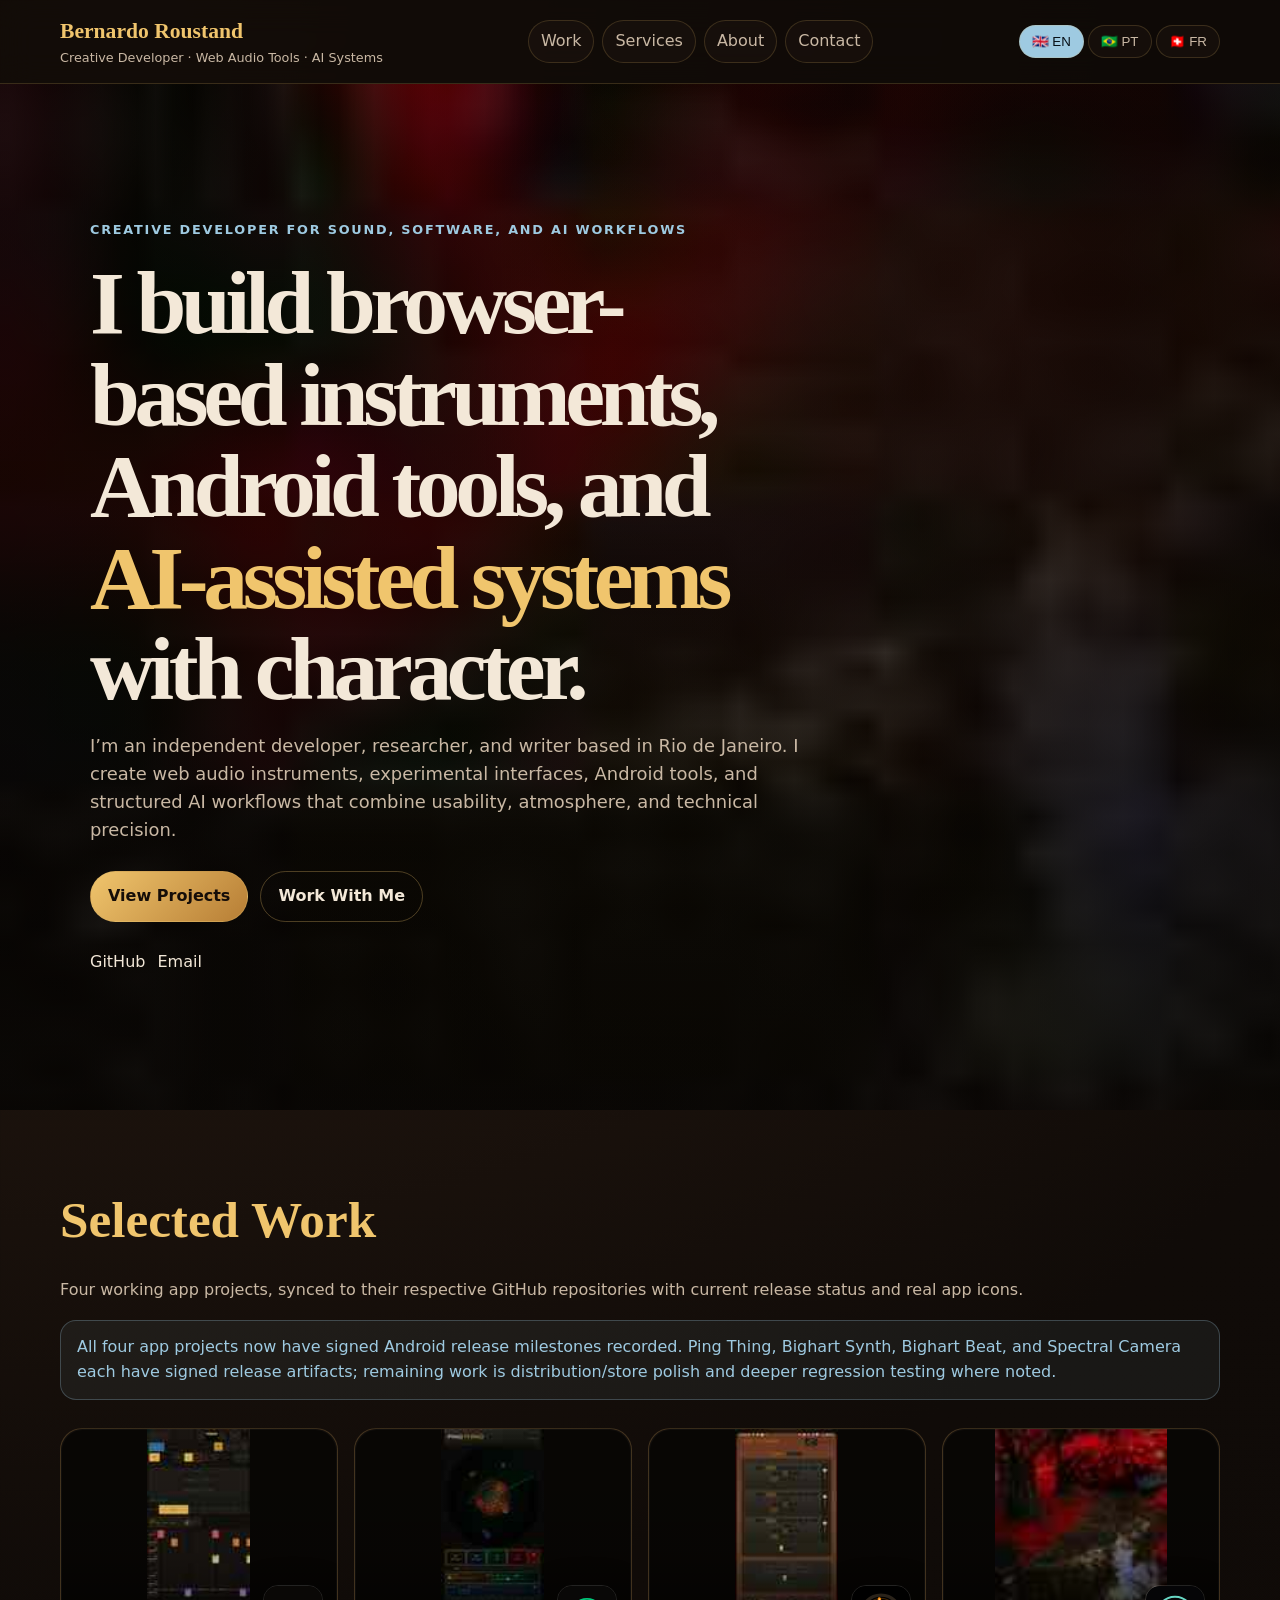
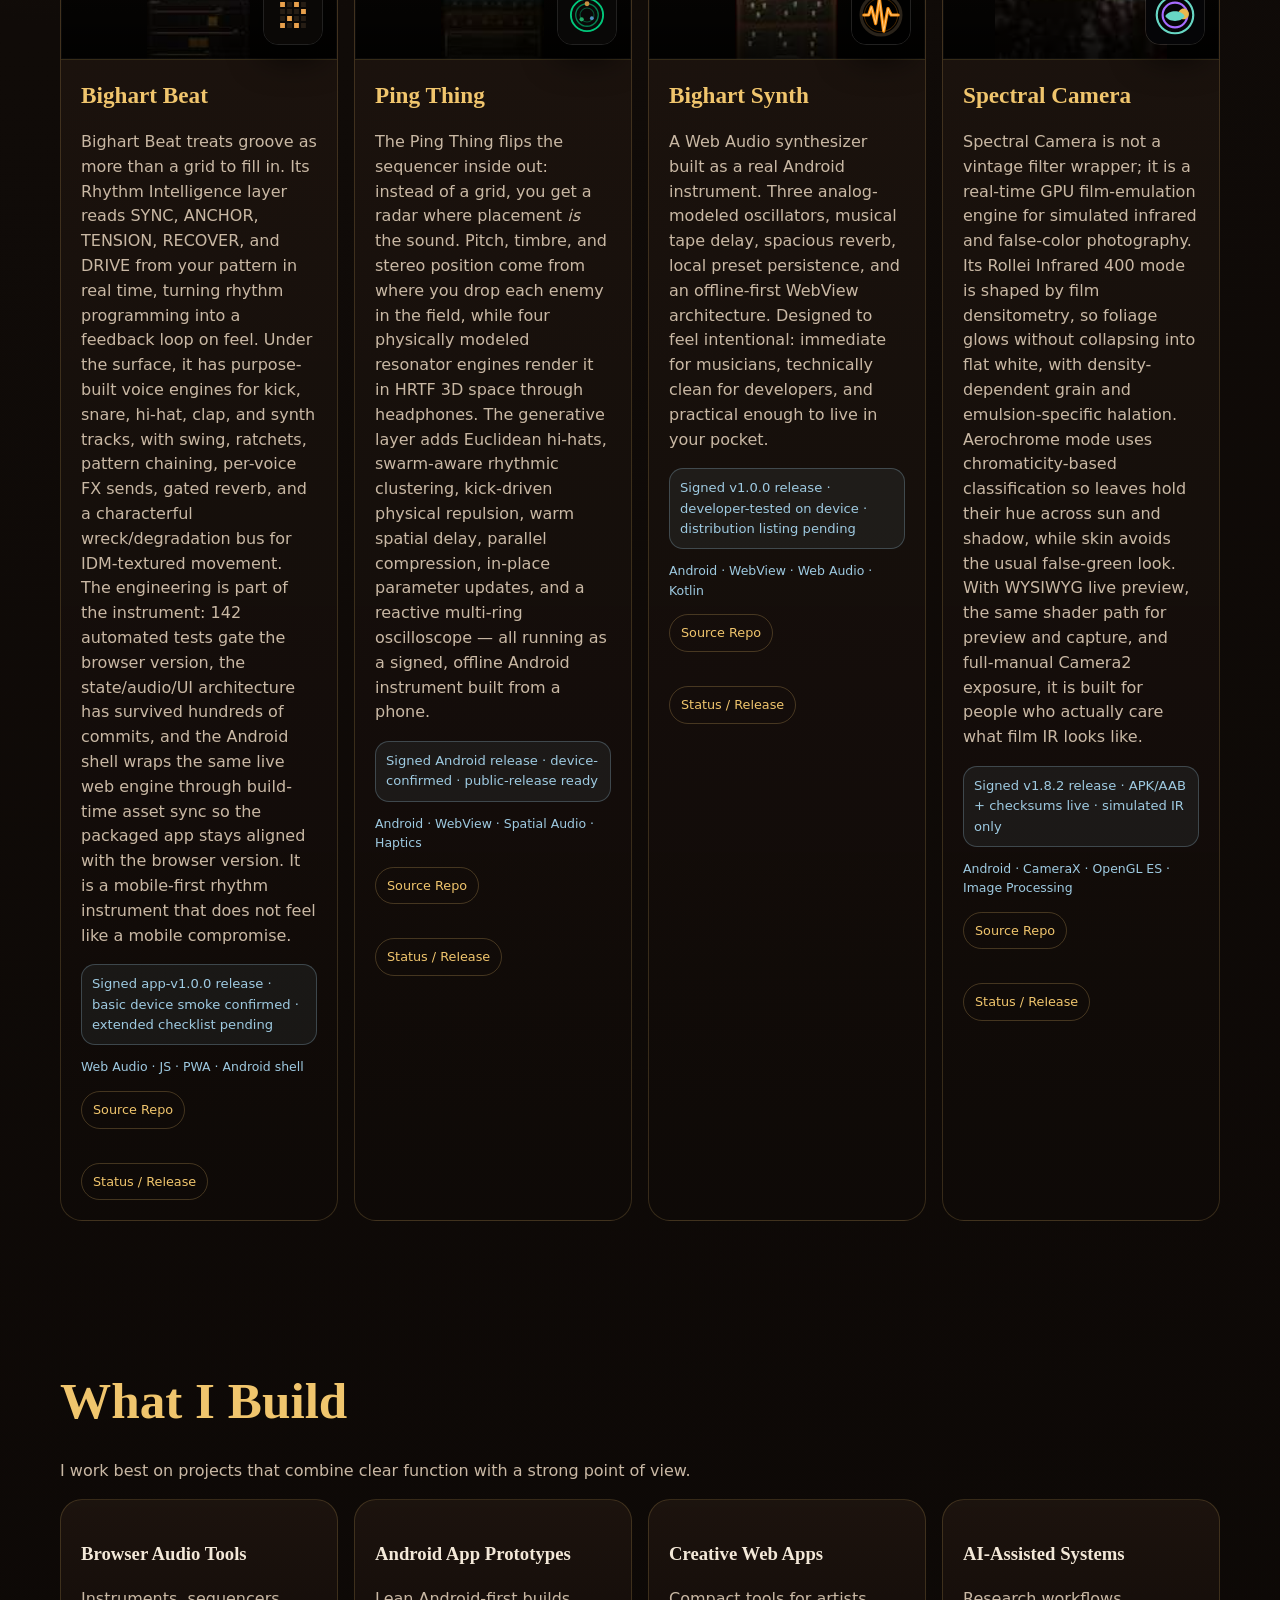
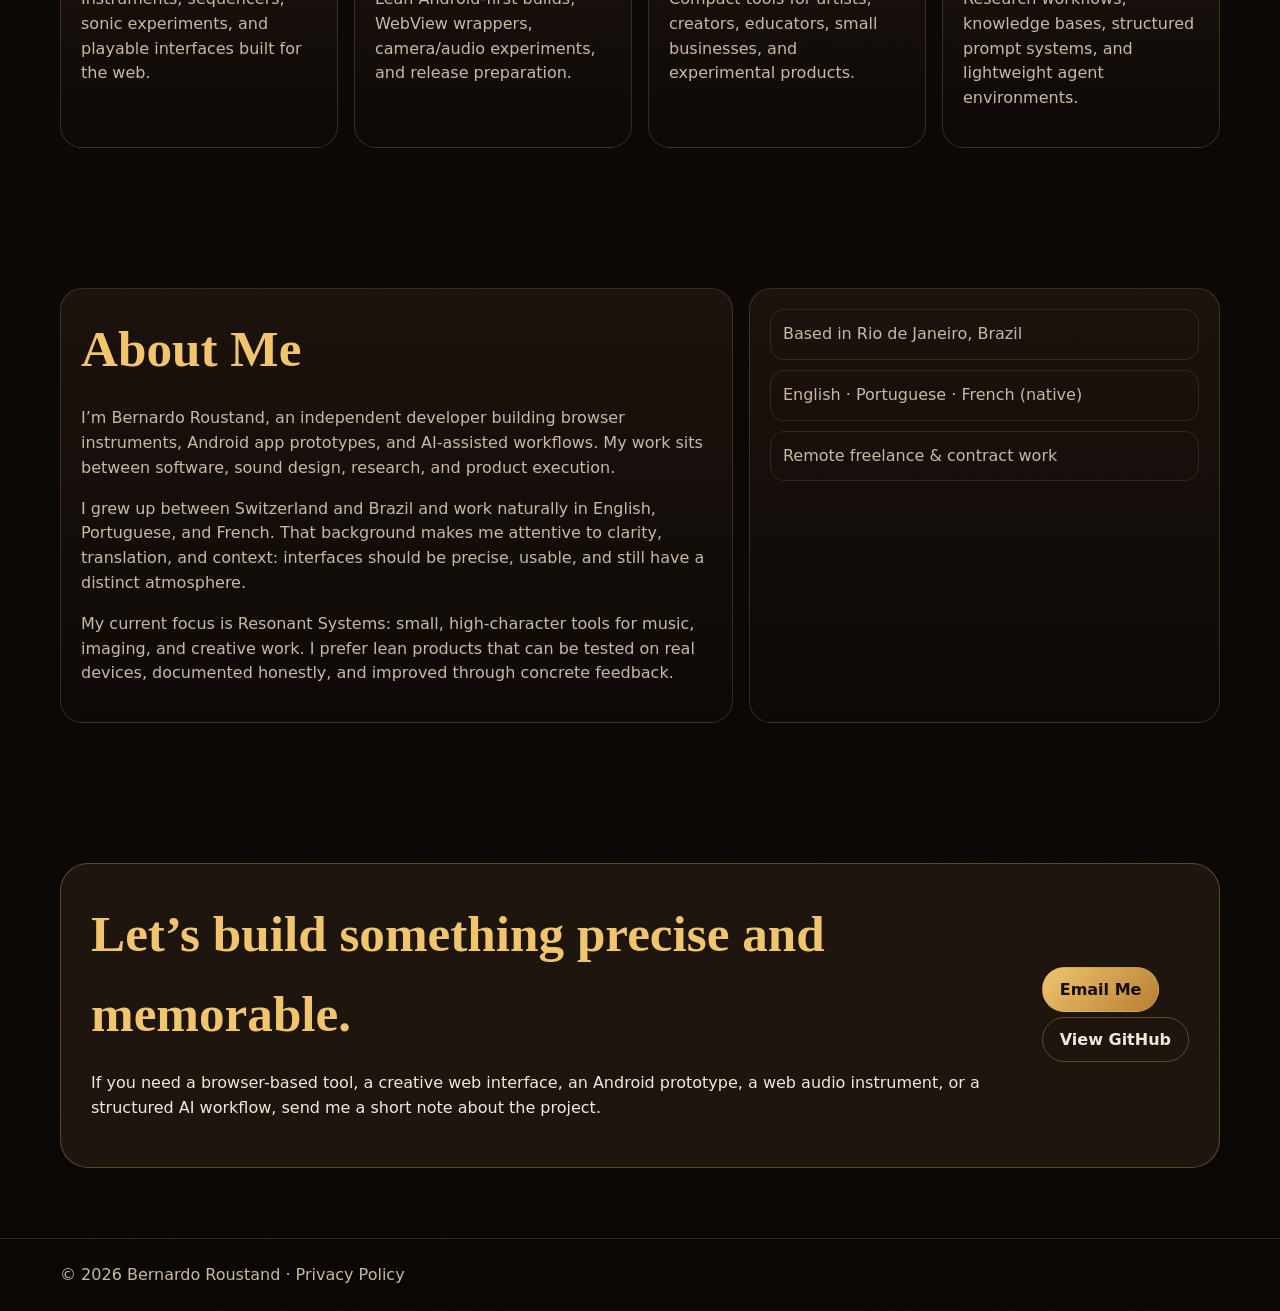
==== commit 5e9802b0: "fix: load signed release status sync script" ====
--- a/index.html
+++ b/index.html
@@ -1 +1 @@
-<!doctype html><html lang='en'><head><meta charset='utf-8'><meta name='viewport' content='width=device-width,initial-scale=1'><title>Bernardo Roustand — Creative Developer</title><meta name='description' content='Creative developer building browser-based instruments, Android audio tools, spectral camera experiments, and AI-assisted systems.'><link rel='stylesheet' href='styles.css'><link rel='stylesheet' href='visuals.css'><link rel='stylesheet' href='image-quality.css'></head><body><header><div class='wrap nav'><a class='brand' href='#top'><strong>Bernardo Roustand</strong><span data-i18n='brandSub'>Creative Developer · Web Audio Tools · AI Systems</span></a><nav><a href='#work' data-i18n='navWork'>Work</a><a href='#services' data-i18n='navServices'>Services</a><a href='#about' data-i18n='navAbout'>About</a><a href='#contact' data-i18n='navContact'>Contact</a></nav><div class='lang'><button data-set-lang='en' aria-pressed='true'>🇬🇧 EN</button><button data-set-lang='pt' aria-pressed='false'>🇧🇷 PT</button><button data-set-lang='fr' aria-pressed='false'>🇨🇭 FR</button></div></div></header><main class='wrap'><section class='hero' id='top'><div><div class='kicker' data-i18n='heroKicker'>Creative developer for sound, software, and AI workflows</div><h1 data-i18n-html='heroTitle'>I build browser-based instruments, Android tools, and <span>AI-assisted systems</span> with character.</h1><p class='lead' data-i18n='heroLead'>I’m an independent developer, researcher, and writer based in Rio de Janeiro. I create web audio instruments, experimental interfaces, Android tools, and structured AI workflows that combine usability, atmosphere, and technical precision.</p><div class='btns'><a class='btn primary' href='#work' data-i18n='ctaProjects'>View Projects</a><a class='btn' href='#contact' data-i18n='ctaWork'>Work With Me</a></div><div class='links'><a href='https://github.com/Renardoberou' target='_blank' rel='noopener'>GitHub</a><a href='mailto:roustandsystems@gmail.com'>Email</a></div></div><aside class='portrait'><img src='profile.svg' alt='Portrait of Bernardo Roustand'><p class='intro' data-i18n='profileNote'>Based in Rio de Janeiro, with a Swiss–Brazilian background and native fluency in English, Portuguese, and French.</p></aside></section><section class='section' id='work'><h2 data-i18n='workTitle'>Selected Work</h2><p class='intro' data-i18n='workIntro'>Four working app projects, synced to their respective GitHub repositories with current release status and real app icons.</p><p class='note' data-i18n='releaseNote'>Ping Thing is now a signed Android release installed and confirmed on device. The other apps remain in documented beta/release-prep states.</p><div class='grid' id='cards'></div></section><section class='section' id='services'><h2 data-i18n='servicesTitle'>What I Build</h2><p class='intro' data-i18n='servicesIntro'>I work best on projects that combine clear function with a strong point of view.</p><div class='services'><div class='panel'><h3 data-i18n='service1Title'>Browser Audio Tools</h3><p data-i18n='service1Text'>Instruments, sequencers, sonic experiments, and playable interfaces built for the web.</p></div><div class='panel'><h3 data-i18n='service2Title'>Android App Prototypes</h3><p data-i18n='service2Text'>Lean Android-first builds, WebView wrappers, camera/audio experiments, and release preparation.</p></div><div class='panel'><h3 data-i18n='service3Title'>Creative Web Apps</h3><p data-i18n='service3Text'>Compact tools for artists, creators, educators, small businesses, and experimental products.</p></div><div class='panel'><h3 data-i18n='service4Title'>AI-Assisted Systems</h3><p data-i18n='service4Text'>Research workflows, knowledge bases, structured prompt systems, and lightweight agent environments.</p></div></div></section><section class='section about' id='about'><div class='panel'><h2 data-i18n='aboutTitle'>About Me</h2><p data-i18n='aboutP1'>I’m Bernardo Roustand, an independent developer building browser instruments, Android app prototypes, and AI-assisted workflows. My work sits between software, sound design, research, and product execution.</p><p data-i18n='aboutP2'>I grew up between Switzerland and Brazil and work naturally in English, Portuguese, and French. That background makes me attentive to clarity, translation, and context: interfaces should be precise, usable, and still have a distinct atmosphere.</p><p data-i18n='aboutP3'>My current focus is Resonant Systems: small, high-character tools for music, imaging, and creative work. I prefer lean products that can be tested on real devices, documented honestly, and improved through concrete feedback.</p></div><aside class='panel facts'><div data-i18n='factLocation'>Based in Rio de Janeiro, Brazil</div><div data-i18n='factLanguages'>English · Portuguese · French (native)</div><div data-i18n='factWork'>Remote freelance & contract work</div></aside></section><section class='section' id='contact'><div class='contact'><div><h2 data-i18n='contactTitle'>Let’s build something precise and memorable.</h2><p data-i18n='contactText'>If you need a browser-based tool, a creative web interface, an Android prototype, a web audio instrument, or a structured AI workflow, send me a short note about the project.</p></div><div><a class='btn primary' href='mailto:roustandsystems@gmail.com' data-i18n='emailMe'>Email Me</a><br><br><a class='btn' href='https://github.com/Renardoberou' target='_blank' rel='noopener' data-i18n='viewGithub'>View GitHub</a></div></div></section></main><footer><div class='wrap'>© <span id='year'></span> Bernardo Roustand · <a href='privacy-policy.html'>Privacy Policy</a></div></footer><script src='app.js'></script><script src='hero-sync.js'></script></body></html>+<!doctype html><html lang='en'><head><meta charset='utf-8'><meta name='viewport' content='width=device-width,initial-scale=1'><title>Bernardo Roustand — Creative Developer</title><meta name='description' content='Creative developer building browser-based instruments, Android audio tools, spectral camera experiments, and AI-assisted systems.'><link rel='stylesheet' href='styles.css'><link rel='stylesheet' href='visuals.css'><link rel='stylesheet' href='image-quality.css'></head><body><header><div class='wrap nav'><a class='brand' href='#top'><strong>Bernardo Roustand</strong><span data-i18n='brandSub'>Creative Developer · Web Audio Tools · AI Systems</span></a><nav><a href='#work' data-i18n='navWork'>Work</a><a href='#services' data-i18n='navServices'>Services</a><a href='#about' data-i18n='navAbout'>About</a><a href='#contact' data-i18n='navContact'>Contact</a></nav><div class='lang'><button data-set-lang='en' aria-pressed='true'>🇬🇧 EN</button><button data-set-lang='pt' aria-pressed='false'>🇧🇷 PT</button><button data-set-lang='fr' aria-pressed='false'>🇨🇭 FR</button></div></div></header><main class='wrap'><section class='hero' id='top'><div><div class='kicker' data-i18n='heroKicker'>Creative developer for sound, software, and AI workflows</div><h1 data-i18n-html='heroTitle'>I build browser-based instruments, Android tools, and <span>AI-assisted systems</span> with character.</h1><p class='lead' data-i18n='heroLead'>I’m an independent developer, researcher, and writer based in Rio de Janeiro. I create web audio instruments, experimental interfaces, Android tools, and structured AI workflows that combine usability, atmosphere, and technical precision.</p><div class='btns'><a class='btn primary' href='#work' data-i18n='ctaProjects'>View Projects</a><a class='btn' href='#contact' data-i18n='ctaWork'>Work With Me</a></div><div class='links'><a href='https://github.com/Renardoberou' target='_blank' rel='noopener'>GitHub</a><a href='mailto:roustandsystems@gmail.com'>Email</a></div></div><aside class='portrait'><img src='profile.svg' alt='Portrait of Bernardo Roustand'><p class='intro' data-i18n='profileNote'>Based in Rio de Janeiro, with a Swiss–Brazilian background and native fluency in English, Portuguese, and French.</p></aside></section><section class='section' id='work'><h2 data-i18n='workTitle'>Selected Work</h2><p class='intro' data-i18n='workIntro'>Four working app projects, synced to their respective GitHub repositories with current release status and real app icons.</p><p class='note' data-i18n='releaseNote'>Ping Thing is now a signed Android release installed and confirmed on device. The other apps remain in documented beta/release-prep states.</p><div class='grid' id='cards'></div></section><section class='section' id='services'><h2 data-i18n='servicesTitle'>What I Build</h2><p class='intro' data-i18n='servicesIntro'>I work best on projects that combine clear function with a strong point of view.</p><div class='services'><div class='panel'><h3 data-i18n='service1Title'>Browser Audio Tools</h3><p data-i18n='service1Text'>Instruments, sequencers, sonic experiments, and playable interfaces built for the web.</p></div><div class='panel'><h3 data-i18n='service2Title'>Android App Prototypes</h3><p data-i18n='service2Text'>Lean Android-first builds, WebView wrappers, camera/audio experiments, and release preparation.</p></div><div class='panel'><h3 data-i18n='service3Title'>Creative Web Apps</h3><p data-i18n='service3Text'>Compact tools for artists, creators, educators, small businesses, and experimental products.</p></div><div class='panel'><h3 data-i18n='service4Title'>AI-Assisted Systems</h3><p data-i18n='service4Text'>Research workflows, knowledge bases, structured prompt systems, and lightweight agent environments.</p></div></div></section><section class='section about' id='about'><div class='panel'><h2 data-i18n='aboutTitle'>About Me</h2><p data-i18n='aboutP1'>I’m Bernardo Roustand, an independent developer building browser instruments, Android app prototypes, and AI-assisted workflows. My work sits between software, sound design, research, and product execution.</p><p data-i18n='aboutP2'>I grew up between Switzerland and Brazil and work naturally in English, Portuguese, and French. That background makes me attentive to clarity, translation, and context: interfaces should be precise, usable, and still have a distinct atmosphere.</p><p data-i18n='aboutP3'>My current focus is Resonant Systems: small, high-character tools for music, imaging, and creative work. I prefer lean products that can be tested on real devices, documented honestly, and improved through concrete feedback.</p></div><aside class='panel facts'><div data-i18n='factLocation'>Based in Rio de Janeiro, Brazil</div><div data-i18n='factLanguages'>English · Portuguese · French (native)</div><div data-i18n='factWork'>Remote freelance & contract work</div></aside></section><section class='section' id='contact'><div class='contact'><div><h2 data-i18n='contactTitle'>Let’s build something precise and memorable.</h2><p data-i18n='contactText'>If you need a browser-based tool, a creative web interface, an Android prototype, a web audio instrument, or a structured AI workflow, send me a short note about the project.</p></div><div><a class='btn primary' href='mailto:roustandsystems@gmail.com' data-i18n='emailMe'>Email Me</a><br><br><a class='btn' href='https://github.com/Renardoberou' target='_blank' rel='noopener' data-i18n='viewGithub'>View GitHub</a></div></div></section></main><footer><div class='wrap'>© <span id='year'></span> Bernardo Roustand · <a href='privacy-policy.html'>Privacy Policy</a></div></footer><script src='app.js'></script><script src='hero-sync.js'></script><script src='status-sync.js'></script></body></html>
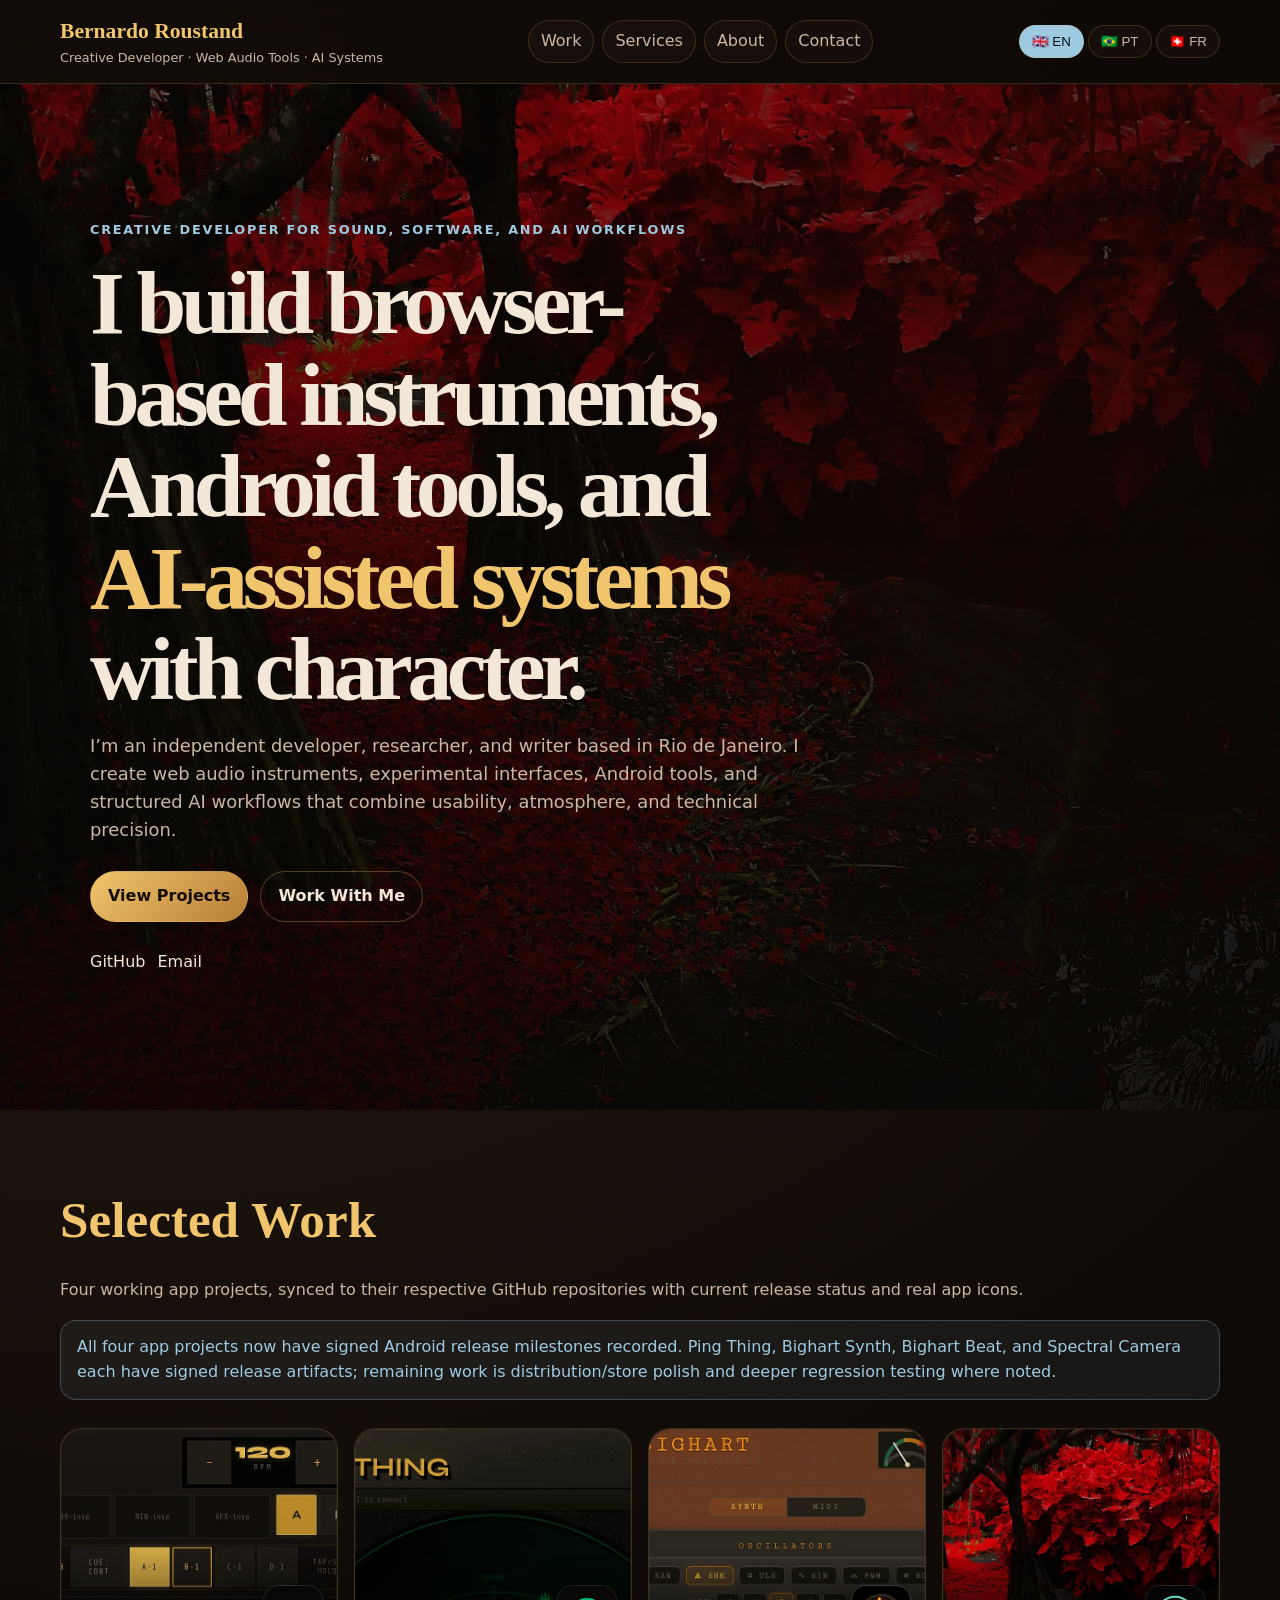
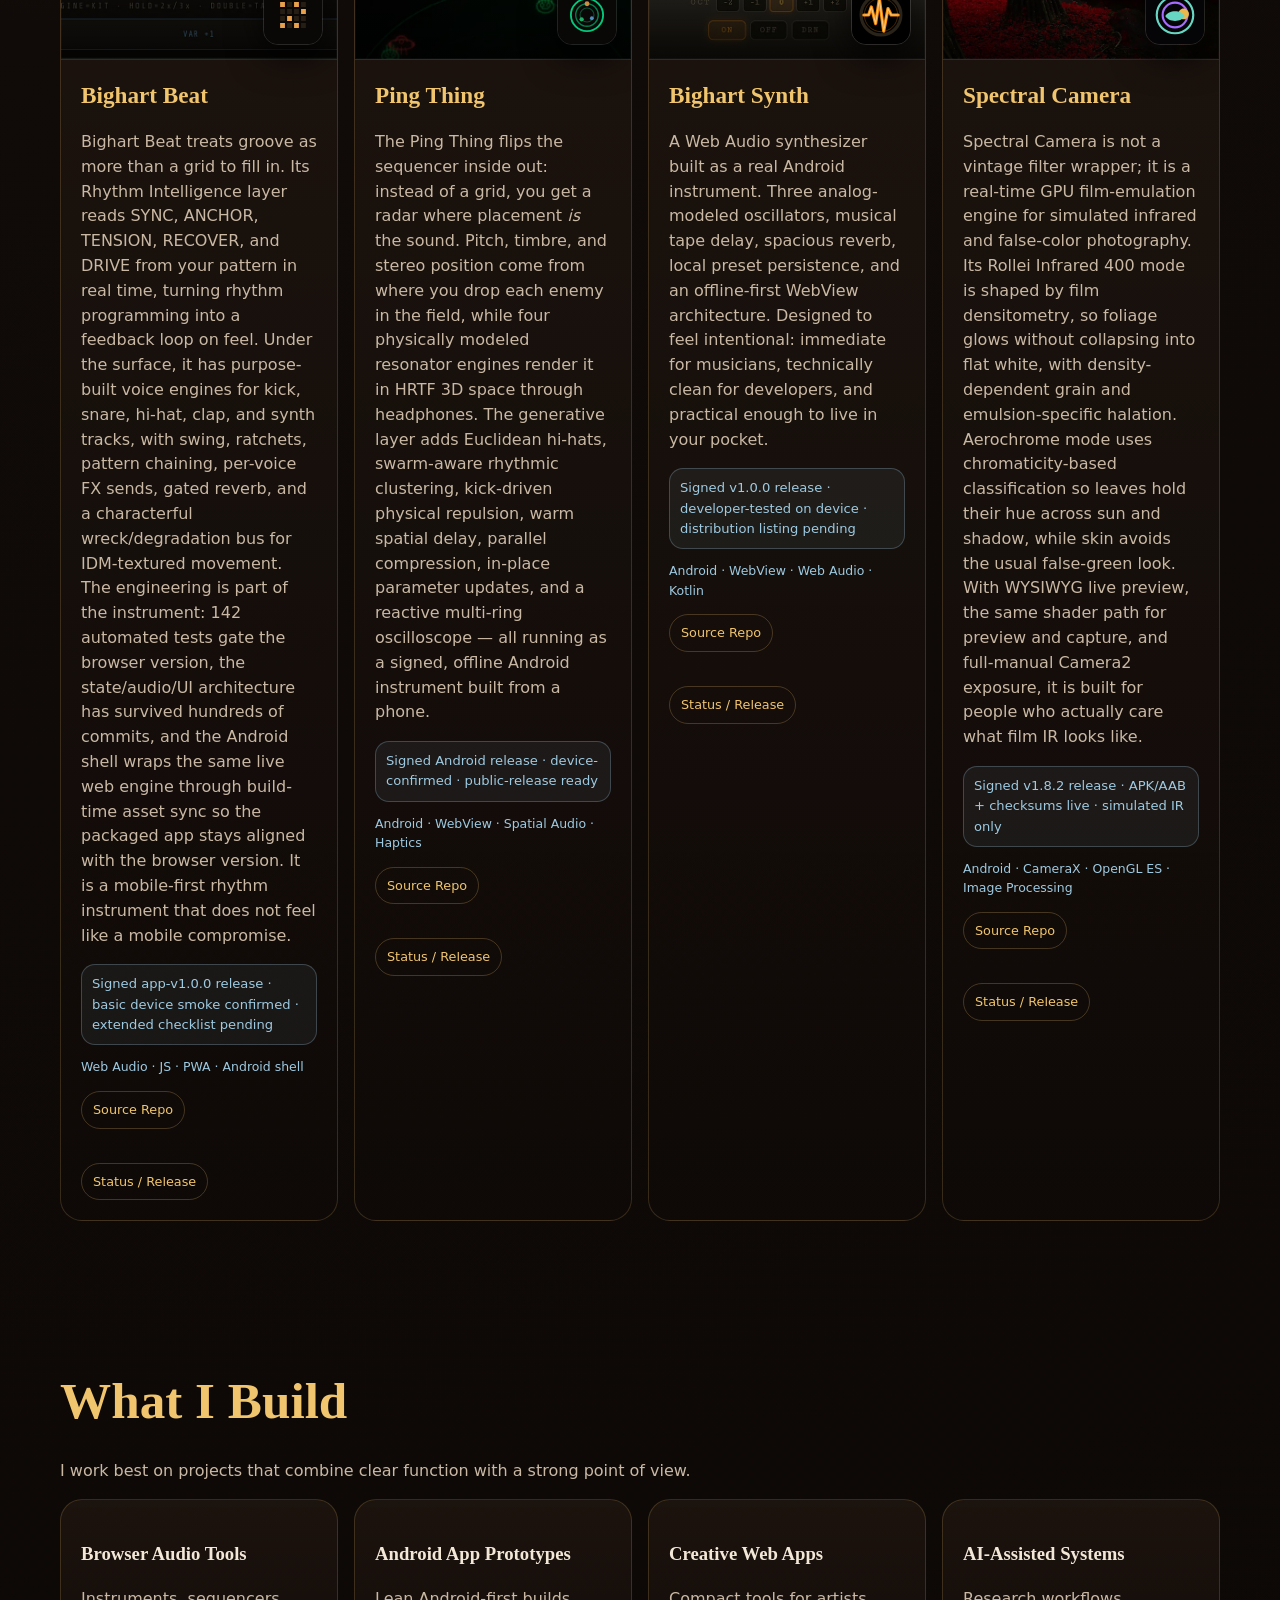
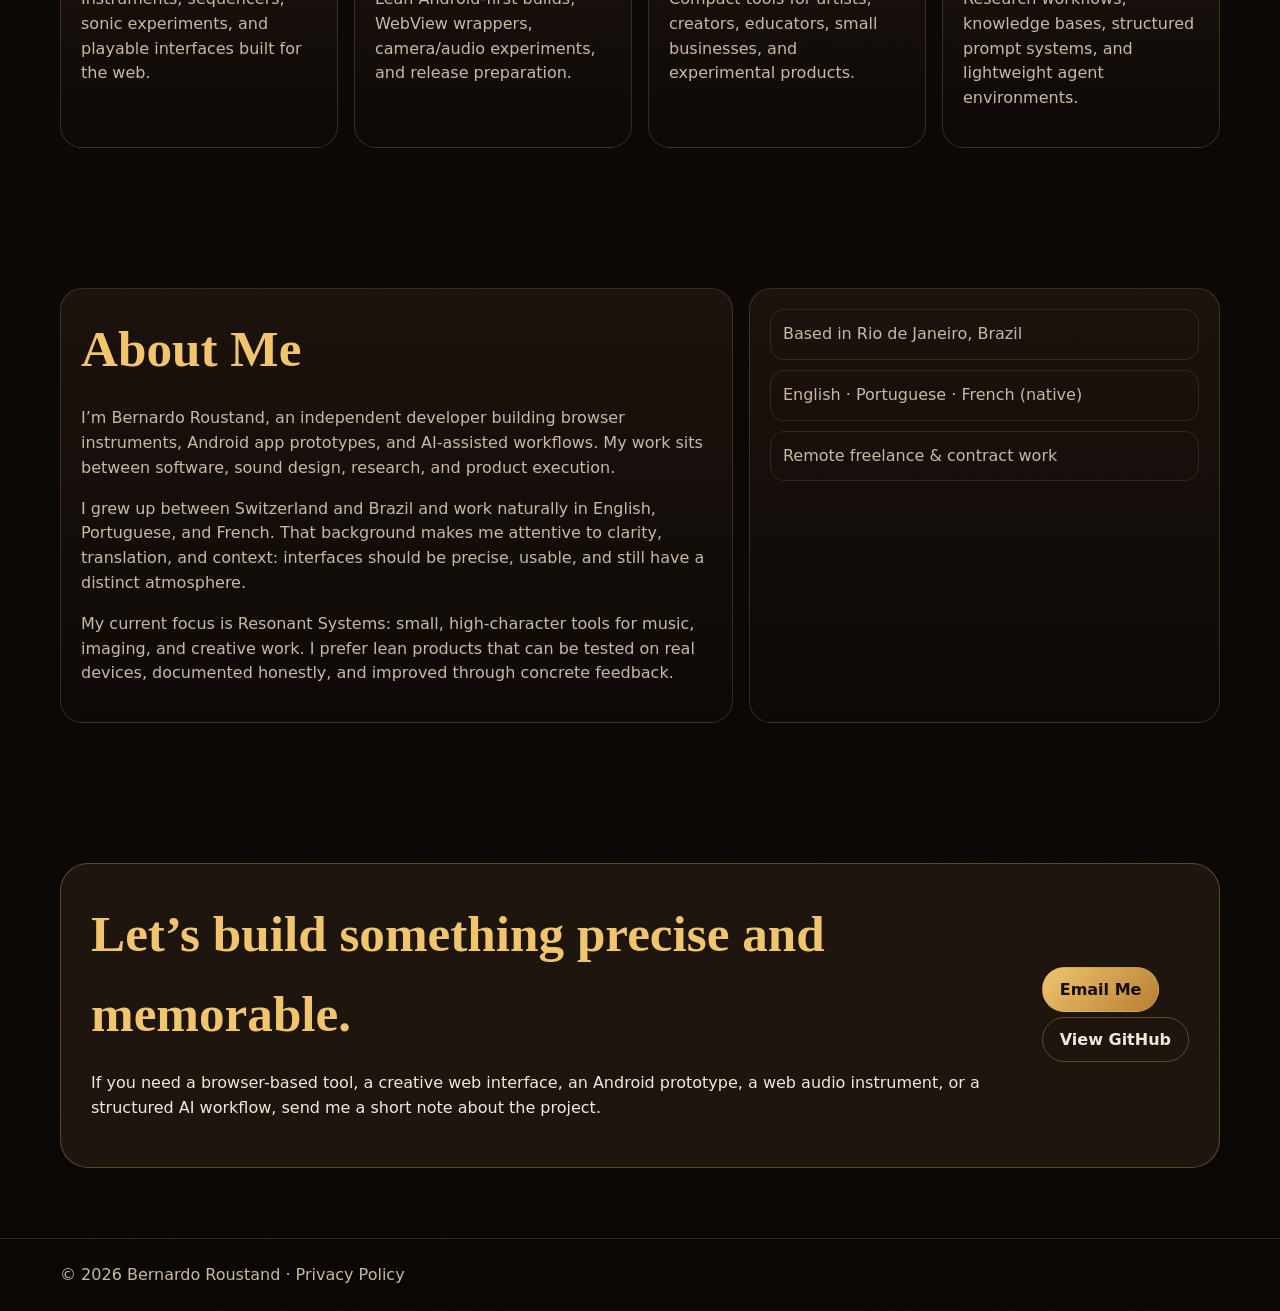
==== commit 6856a05b: "Remove legacy profile.svg portrait - index.html: drop hidden <aside class='portrait'> block - delete" ====
--- a/index.html
+++ b/index.html
@@ -1 +1 @@
-<!doctype html><html lang='en'><head><meta charset='utf-8'><meta name='viewport' content='width=device-width,initial-scale=1'><title>Bernardo Roustand — Creative Developer</title><meta name='description' content='Creative developer building browser-based instruments, Android audio tools, spectral camera experiments, and AI-assisted systems.'><link rel='stylesheet' href='styles.css'><link rel='stylesheet' href='visuals.css'><link rel='stylesheet' href='image-quality.css'></head><body><header><div class='wrap nav'><a class='brand' href='#top'><strong>Bernardo Roustand</strong><span data-i18n='brandSub'>Creative Developer · Web Audio Tools · AI Systems</span></a><nav><a href='#work' data-i18n='navWork'>Work</a><a href='#services' data-i18n='navServices'>Services</a><a href='#about' data-i18n='navAbout'>About</a><a href='#contact' data-i18n='navContact'>Contact</a></nav><div class='lang'><button data-set-lang='en' aria-pressed='true'>🇬🇧 EN</button><button data-set-lang='pt' aria-pressed='false'>🇧🇷 PT</button><button data-set-lang='fr' aria-pressed='false'>🇨🇭 FR</button></div></div></header><main class='wrap'><section class='hero' id='top'><div><div class='kicker' data-i18n='heroKicker'>Creative developer for sound, software, and AI workflows</div><h1 data-i18n-html='heroTitle'>I build browser-based instruments, Android tools, and <span>AI-assisted systems</span> with character.</h1><p class='lead' data-i18n='heroLead'>I’m an independent developer, researcher, and writer based in Rio de Janeiro. I create web audio instruments, experimental interfaces, Android tools, and structured AI workflows that combine usability, atmosphere, and technical precision.</p><div class='btns'><a class='btn primary' href='#work' data-i18n='ctaProjects'>View Projects</a><a class='btn' href='#contact' data-i18n='ctaWork'>Work With Me</a></div><div class='links'><a href='https://github.com/Renardoberou' target='_blank' rel='noopener'>GitHub</a><a href='mailto:roustandsystems@gmail.com'>Email</a></div></div><aside class='portrait'><img src='profile.svg' alt='Portrait of Bernardo Roustand'><p class='intro' data-i18n='profileNote'>Based in Rio de Janeiro, with a Swiss–Brazilian background and native fluency in English, Portuguese, and French.</p></aside></section><section class='section' id='work'><h2 data-i18n='workTitle'>Selected Work</h2><p class='intro' data-i18n='workIntro'>Four working app projects, synced to their respective GitHub repositories with current release status and real app icons.</p><p class='note' data-i18n='releaseNote'>Ping Thing is now a signed Android release installed and confirmed on device. The other apps remain in documented beta/release-prep states.</p><div class='grid' id='cards'></div></section><section class='section' id='services'><h2 data-i18n='servicesTitle'>What I Build</h2><p class='intro' data-i18n='servicesIntro'>I work best on projects that combine clear function with a strong point of view.</p><div class='services'><div class='panel'><h3 data-i18n='service1Title'>Browser Audio Tools</h3><p data-i18n='service1Text'>Instruments, sequencers, sonic experiments, and playable interfaces built for the web.</p></div><div class='panel'><h3 data-i18n='service2Title'>Android App Prototypes</h3><p data-i18n='service2Text'>Lean Android-first builds, WebView wrappers, camera/audio experiments, and release preparation.</p></div><div class='panel'><h3 data-i18n='service3Title'>Creative Web Apps</h3><p data-i18n='service3Text'>Compact tools for artists, creators, educators, small businesses, and experimental products.</p></div><div class='panel'><h3 data-i18n='service4Title'>AI-Assisted Systems</h3><p data-i18n='service4Text'>Research workflows, knowledge bases, structured prompt systems, and lightweight agent environments.</p></div></div></section><section class='section about' id='about'><div class='panel'><h2 data-i18n='aboutTitle'>About Me</h2><p data-i18n='aboutP1'>I’m Bernardo Roustand, an independent developer building browser instruments, Android app prototypes, and AI-assisted workflows. My work sits between software, sound design, research, and product execution.</p><p data-i18n='aboutP2'>I grew up between Switzerland and Brazil and work naturally in English, Portuguese, and French. That background makes me attentive to clarity, translation, and context: interfaces should be precise, usable, and still have a distinct atmosphere.</p><p data-i18n='aboutP3'>My current focus is Resonant Systems: small, high-character tools for music, imaging, and creative work. I prefer lean products that can be tested on real devices, documented honestly, and improved through concrete feedback.</p></div><aside class='panel facts'><div data-i18n='factLocation'>Based in Rio de Janeiro, Brazil</div><div data-i18n='factLanguages'>English · Portuguese · French (native)</div><div data-i18n='factWork'>Remote freelance & contract work</div></aside></section><section class='section' id='contact'><div class='contact'><div><h2 data-i18n='contactTitle'>Let’s build something precise and memorable.</h2><p data-i18n='contactText'>If you need a browser-based tool, a creative web interface, an Android prototype, a web audio instrument, or a structured AI workflow, send me a short note about the project.</p></div><div><a class='btn primary' href='mailto:roustandsystems@gmail.com' data-i18n='emailMe'>Email Me</a><br><br><a class='btn' href='https://github.com/Renardoberou' target='_blank' rel='noopener' data-i18n='viewGithub'>View GitHub</a></div></div></section></main><footer><div class='wrap'>© <span id='year'></span> Bernardo Roustand · <a href='privacy-policy.html'>Privacy Policy</a></div></footer><script src='app.js'></script><script src='hero-sync.js'></script><script src='status-sync.js'></script></body></html>+<!doctype html><html lang='en'><head><meta charset='utf-8'><meta name='viewport' content='width=device-width,initial-scale=1'><title>Bernardo Roustand — Creative Developer</title><meta name='description' content='Creative developer building browser-based instruments, Android audio tools, spectral camera experiments, and AI-assisted systems.'><link rel='stylesheet' href='styles.css'><link rel='stylesheet' href='visuals.css'><link rel='stylesheet' href='image-quality.css'></head><body><header><div class='wrap nav'><a class='brand' href='#top'><strong>Bernardo Roustand</strong><span data-i18n='brandSub'>Creative Developer · Web Audio Tools · AI Systems</span></a><nav><a href='#work' data-i18n='navWork'>Work</a><a href='#services' data-i18n='navServices'>Services</a><a href='#about' data-i18n='navAbout'>About</a><a href='#contact' data-i18n='navContact'>Contact</a></nav><div class='lang'><button data-set-lang='en' aria-pressed='true'>🇬🇧 EN</button><button data-set-lang='pt' aria-pressed='false'>🇧🇷 PT</button><button data-set-lang='fr' aria-pressed='false'>🇨🇭 FR</button></div></div></header><main class='wrap'><section class='hero' id='top'><div><div class='kicker' data-i18n='heroKicker'>Creative developer for sound, software, and AI workflows</div><h1 data-i18n-html='heroTitle'>I build browser-based instruments, Android tools, and <span>AI-assisted systems</span> with character.</h1><p class='lead' data-i18n='heroLead'>I’m an independent developer, researcher, and writer based in Rio de Janeiro. I create web audio instruments, experimental interfaces, Android tools, and structured AI workflows that combine usability, atmosphere, and technical precision.</p><div class='btns'><a class='btn primary' href='#work' data-i18n='ctaProjects'>View Projects</a><a class='btn' href='#contact' data-i18n='ctaWork'>Work With Me</a></div><div class='links'><a href='https://github.com/Renardoberou' target='_blank' rel='noopener'>GitHub</a><a href='mailto:roustandsystems@gmail.com'>Email</a></div></div></section><section class='section' id='work'><h2 data-i18n='workTitle'>Selected Work</h2><p class='intro' data-i18n='workIntro'>Four working app projects, synced to their respective GitHub repositories with current release status and real app icons.</p><p class='note' data-i18n='releaseNote'>Ping Thing is now a signed Android release installed and confirmed on device. The other apps remain in documented beta/release-prep states.</p><div class='grid' id='cards'></div></section><section class='section' id='services'><h2 data-i18n='servicesTitle'>What I Build</h2><p class='intro' data-i18n='servicesIntro'>I work best on projects that combine clear function with a strong point of view.</p><div class='services'><div class='panel'><h3 data-i18n='service1Title'>Browser Audio Tools</h3><p data-i18n='service1Text'>Instruments, sequencers, sonic experiments, and playable interfaces built for the web.</p></div><div class='panel'><h3 data-i18n='service2Title'>Android App Prototypes</h3><p data-i18n='service2Text'>Lean Android-first builds, WebView wrappers, camera/audio experiments, and release preparation.</p></div><div class='panel'><h3 data-i18n='service3Title'>Creative Web Apps</h3><p data-i18n='service3Text'>Compact tools for artists, creators, educators, small businesses, and experimental products.</p></div><div class='panel'><h3 data-i18n='service4Title'>AI-Assisted Systems</h3><p data-i18n='service4Text'>Research workflows, knowledge bases, structured prompt systems, and lightweight agent environments.</p></div></div></section><section class='section about' id='about'><div class='panel'><h2 data-i18n='aboutTitle'>About Me</h2><p data-i18n='aboutP1'>I’m Bernardo Roustand, an independent developer building browser instruments, Android app prototypes, and AI-assisted workflows. My work sits between software, sound design, research, and product execution.</p><p data-i18n='aboutP2'>I grew up between Switzerland and Brazil and work naturally in English, Portuguese, and French. That background makes me attentive to clarity, translation, and context: interfaces should be precise, usable, and still have a distinct atmosphere.</p><p data-i18n='aboutP3'>My current focus is Resonant Systems: small, high-character tools for music, imaging, and creative work. I prefer lean products that can be tested on real devices, documented honestly, and improved through concrete feedback.</p></div><aside class='panel facts'><div data-i18n='factLocation'>Based in Rio de Janeiro, Brazil</div><div data-i18n='factLanguages'>English · Portuguese · French (native)</div><div data-i18n='factWork'>Remote freelance & contract work</div></aside></section><section class='section' id='contact'><div class='contact'><div><h2 data-i18n='contactTitle'>Let’s build something precise and memorable.</h2><p data-i18n='contactText'>If you need a browser-based tool, a creative web interface, an Android prototype, a web audio instrument, or a structured AI workflow, send me a short note about the project.</p></div><div><a class='btn primary' href='mailto:roustandsystems@gmail.com' data-i18n='emailMe'>Email Me</a><br><br><a class='btn' href='https://github.com/Renardoberou' target='_blank' rel='noopener' data-i18n='viewGithub'>View GitHub</a></div></div></section></main><footer><div class='wrap'>© <span id='year'></span> Bernardo Roustand · <a href='privacy-policy.html'>Privacy Policy</a></div></footer><script src='app.js'></script><script src='hero-sync.js'></script><script src='status-sync.js'></script></body></html>
--- a/styles.css
+++ b/styles.css
@@ -1 +1 @@
-body{margin:0;background:radial-gradient(circle at 10% 0%,#312015 0,#100b08 35%,#0b0705 100%);color:#f3e8d8;font:16px/1.55 Inter,system-ui,sans-serif}a{color:inherit;text-decoration:none}.wrap{max-width:1160px;margin:auto;padding:0 22px}header{position:sticky;top:0;background:#0c0806cc;backdrop-filter:blur(16px);border-bottom:1px solid #d6ae6233;z-index:2}.nav{display:flex;justify-content:space-between;align-items:center;gap:16px;padding:15px 0}.brand strong,h1,h2,h3{font-family:Georgia,serif}.brand strong{color:#f0c56d;font-size:1.35rem}.brand span{display:block;color:#c9b8a4;font-size:.8rem}nav{display:flex;gap:8px}nav a,.lang button{border:1px solid #d6ae6233;border-radius:999px;padding:8px 12px;color:#c9b8a4;background:#21181366}.lang{display:flex;gap:4px}.lang button{cursor:pointer}.lang button[aria-pressed=true]{background:#9ecae1;color:#071016}.hero{display:grid;grid-template-columns:1fr .42fr;gap:48px;align-items:center;min-height:78vh;padding:70px 0}.kicker{color:#9ecae1;letter-spacing:.14em;text-transform:uppercase;font-weight:800;font-size:.8rem}h1{font-size:clamp(3rem,7vw,6.5rem);letter-spacing:-.06em;line-height:1.02;margin:18px 0}h1 span,h2{color:#f0c56d}.lead{color:#c9b8a4;max-width:720px;font-size:1.12rem}.btns,.links{display:flex;gap:12px;flex-wrap:wrap;margin-top:28px}.btn{border:1px solid #d6ae6255;border-radius:999px;padding:12px 17px;font-weight:700}.primary{background:linear-gradient(135deg,#f0c56d,#b77e35);color:#150d08}.portrait{border:1px solid #d6ae6244;border-radius:28px;background:#211813cc;padding:18px;box-shadow:0 24px 80px #0008}.portrait img{width:100%;border-radius:22px;display:block}.section{padding:70px 0}h2{font-size:clamp(2.1rem,4vw,3.6rem);margin:0 0 18px}.intro,.note,.card p,.panel p{color:#c9b8a4}.note{border:1px solid #9ecae144;color:#9ecae1;background:#9ecae111;border-radius:16px;padding:14px 16px;margin:18px 0 28px}.grid{display:grid;grid-template-columns:repeat(4,1fr);gap:16px}.card,.panel{border:1px solid #d6ae6233;border-radius:22px;background:linear-gradient(180deg,#241912aa,#0f0a08bb);padding:20px}.mark{height:120px;border-radius:16px;background:radial-gradient(circle at 70% 25%,#9ecae133,transparent 40%),#160f0b;display:grid;place-items:center;margin-bottom:16px}.app-icon{width:84px;height:84px;border-radius:22px;box-shadow:0 12px 36px #0009}.card h3{color:#f0c56d;font-size:1.45rem;margin:.2rem 0}.status{border:1px solid #9ecae144;background:#9ecae111;color:#9ecae1;border-radius:14px;padding:9px 10px;font-size:.82rem;margin:12px 0}.tags{color:#9ecae1;font-size:.78rem}.mini{display:inline-block;border:1px solid #d6ae6244;border-radius:999px;color:#f0c56d;padding:8px 11px;margin:14px 7px 0 0;font-size:.8rem}.services,.about{display:grid;gap:16px}.services{grid-template-columns:repeat(4,1fr)}.about{grid-template-columns:1fr .7fr}.facts div{border:1px solid #d6ae6228;border-radius:14px;padding:12px;margin-bottom:10px;color:#c9b8a4}.contact{display:grid;grid-template-columns:1fr auto;gap:22px;align-items:center;border:1px solid #d6ae6255;border-radius:28px;background:#241912cc;padding:30px}footer{border-top:1px solid #d6ae6233;color:#c9b8a4;padding:24px 0}@media(max-width:900px){.hero,.about,.contact{grid-template-columns:1fr}.grid,.services{grid-template-columns:repeat(2,1fr)}nav{display:none}.portrait{max-width:380px}}@media(max-width:600px){.grid,.services{grid-template-columns:1fr}.btn{width:100%;text-align:center}}+body{margin:0;background:radial-gradient(circle at 10% 0%,#312015 0,#100b08 35%,#0b0705 100%);color:#f3e8d8;font:16px/1.55 Inter,system-ui,sans-serif}a{color:inherit;text-decoration:none}.wrap{max-width:1160px;margin:auto;padding:0 22px}header{position:sticky;top:0;background:#0c0806cc;backdrop-filter:blur(16px);border-bottom:1px solid #d6ae6233;z-index:2}.nav{display:flex;justify-content:space-between;align-items:center;gap:16px;padding:15px 0}.brand strong,h1,h2,h3{font-family:Georgia,serif}.brand strong{color:#f0c56d;font-size:1.35rem}.brand span{display:block;color:#c9b8a4;font-size:.8rem}nav{display:flex;gap:8px}nav a,.lang button{border:1px solid #d6ae6233;border-radius:999px;padding:8px 12px;color:#c9b8a4;background:#21181366}.lang{display:flex;gap:4px}.lang button{cursor:pointer}.lang button[aria-pressed=true]{background:#9ecae1;color:#071016}.hero{display:grid;grid-template-columns:1fr .42fr;gap:48px;align-items:center;min-height:78vh;padding:70px 0}.kicker{color:#9ecae1;letter-spacing:.14em;text-transform:uppercase;font-weight:800;font-size:.8rem}h1{font-size:clamp(3rem,7vw,6.5rem);letter-spacing:-.06em;line-height:1.02;margin:18px 0}h1 span,h2{color:#f0c56d}.lead{color:#c9b8a4;max-width:720px;font-size:1.12rem}.btns,.links{display:flex;gap:12px;flex-wrap:wrap;margin-top:28px}.btn{border:1px solid #d6ae6255;border-radius:999px;padding:12px 17px;font-weight:700}.primary{background:linear-gradient(135deg,#f0c56d,#b77e35);color:#150d08}.section{padding:70px 0}h2{font-size:clamp(2.1rem,4vw,3.6rem);margin:0 0 18px}.intro,.note,.card p,.panel p{color:#c9b8a4}.note{border:1px solid #9ecae144;color:#9ecae1;background:#9ecae111;border-radius:16px;padding:14px 16px;margin:18px 0 28px}.grid{display:grid;grid-template-columns:repeat(4,1fr);gap:16px}.card,.panel{border:1px solid #d6ae6233;border-radius:22px;background:linear-gradient(180deg,#241912aa,#0f0a08bb);padding:20px}.mark{height:120px;border-radius:16px;background:radial-gradient(circle at 70% 25%,#9ecae133,transparent 40%),#160f0b;display:grid;place-items:center;margin-bottom:16px}.app-icon{width:84px;height:84px;border-radius:22px;box-shadow:0 12px 36px #0009}.card h3{color:#f0c56d;font-size:1.45rem;margin:.2rem 0}.status{border:1px solid #9ecae144;background:#9ecae111;color:#9ecae1;border-radius:14px;padding:9px 10px;font-size:.82rem;margin:12px 0}.tags{color:#9ecae1;font-size:.78rem}.mini{display:inline-block;border:1px solid #d6ae6244;border-radius:999px;color:#f0c56d;padding:8px 11px;margin:14px 7px 0 0;font-size:.8rem}.services,.about{display:grid;gap:16px}.services{grid-template-columns:repeat(4,1fr)}.about{grid-template-columns:1fr .7fr}.facts div{border:1px solid #d6ae6228;border-radius:14px;padding:12px;margin-bottom:10px;color:#c9b8a4}.contact{display:grid;grid-template-columns:1fr auto;gap:22px;align-items:center;border:1px solid #d6ae6255;border-radius:28px;background:#241912cc;padding:30px}footer{border-top:1px solid #d6ae6233;color:#c9b8a4;padding:24px 0}@media(max-width:900px){.hero,.about,.contact{grid-template-columns:1fr}.grid,.services{grid-template-columns:repeat(2,1fr)}nav{display:none}}@media(max-width:600px){.grid,.services{grid-template-columns:1fr}.btn{width:100%;text-align:center}}
--- a/visuals.css
+++ b/visuals.css
@@ -1 +1 @@
-.hero .portrait{position:relative;min-height:520px;overflow:hidden;background-image:linear-gradient(90deg,rgba(8,6,4,.16),rgba(8,6,4,.32)),radial-gradient(circle at 30% 40%,rgba(240,197,109,.16),transparent 42%),url('[data-uri]');background-size:cover;background-position:center 16%}.hero .portrait>img{display:none}.hero .portrait .intro{position:absolute;left:18px;right:18px;bottom:16px;margin:0;padding:12px 14px;border:1px solid rgba(158,202,225,.28);border-radius:16px;background:rgba(7,7,6,.62);backdrop-filter:blur(12px);color:#d8cbb9;z-index:1}.hero .portrait:after{content:'';position:absolute;inset:0;pointer-events:none;background:linear-gradient(180deg,transparent 45%,rgba(0,0,0,.65) 100%),radial-gradient(circle at 62% 32%,transparent 0 22%,rgba(0,0,0,.45) 74%)}.card{padding:0;overflow:hidden}.card .mark{position:relative;height:230px;margin:0;border-radius:22px 22px 0 0;background-size:cover;background-position:center top;border-bottom:1px solid rgba(214,174,98,.22)}.card .mark:before{content:'';position:absolute;inset:0;background:linear-gradient(180deg,rgba(0,0,0,.04) 0%,rgba(0,0,0,.18) 56%,rgba(0,0,0,.78) 100%),radial-gradient(circle at 75% 18%,rgba(158,202,225,.13),transparent 40%)}.card .mark:after{content:'';position:absolute;inset:0;border-radius:inherit;box-shadow:inset 0 0 0 1px rgba(255,255,255,.03);pointer-events:none}.card:nth-child(1) .mark{background-image:url('[data-uri]');background-position:center 6%}.card:nth-child(2) .mark{background-image:url('[data-uri]');background-position:center 12%}.card:nth-child(3) .mark{background-image:url('[data-uri]');background-position:center 3%}.card:nth-child(4) .mark{background-image:url('[data-uri]');background-position:center 36%}.card .app-icon{position:absolute;right:14px;bottom:14px;z-index:1;width:58px;height:58px;border-radius:15px;box-shadow:0 12px 34px rgba(0,0,0,.72);border:1px solid rgba(255,255,255,.12)}.card h3,.card p,.card .status,.card .tags,.card .mini{margin-left:20px;margin-right:20px}.card h3{margin-top:18px}.card .mini{margin-bottom:20px}@media(max-width:900px){.hero .portrait{min-height:420px;max-width:none}}@media(max-width:600px){.card .mark{height:210px}}+.card{padding:0;overflow:hidden}.card .mark{position:relative;height:230px;margin:0;border-radius:22px 22px 0 0;background-size:cover;background-position:center top;border-bottom:1px solid rgba(214,174,98,.22)}.card .mark:before{content:'';position:absolute;inset:0;background:linear-gradient(180deg,rgba(0,0,0,.04) 0%,rgba(0,0,0,.18) 56%,rgba(0,0,0,.78) 100%),radial-gradient(circle at 75% 18%,rgba(158,202,225,.13),transparent 40%)}.card .mark:after{content:'';position:absolute;inset:0;border-radius:inherit;box-shadow:inset 0 0 0 1px rgba(255,255,255,.03);pointer-events:none}.card:nth-child(1) .mark{background-image:image-set(url('images/bighart-beat.webp') type('image/webp'),url('images/bighart-beat.jpg') type('image/jpeg'));background-position:center 6%}.card:nth-child(2) .mark{background-image:image-set(url('images/ping-thing.webp') type('image/webp'),url('images/ping-thing.jpg') type('image/jpeg'));background-position:center 12%}.card:nth-child(3) .mark{background-image:image-set(url('images/bighart-synth.webp') type('image/webp'),url('images/bighart-synth.jpg') type('image/jpeg'));background-position:center 3%}.card:nth-child(4) .mark{background-image:image-set(url('images/spectral-camera.webp') type('image/webp'),url('images/spectral-camera.jpg') type('image/jpeg'));background-position:center 36%}.card .app-icon{position:absolute;right:14px;bottom:14px;z-index:1;width:58px;height:58px;border-radius:15px;box-shadow:0 12px 34px rgba(0,0,0,.72);border:1px solid rgba(255,255,255,.12)}.card h3,.card p,.card .status,.card .tags,.card .mini{margin-left:20px;margin-right:20px}.card h3{margin-top:18px}.card .mini{margin-bottom:20px}@media(max-width:600px){.card .mark{height:210px}}
--- a/image-quality.css
+++ b/image-quality.css
@@ -7,14 +7,22 @@
   padding:clamp(96px,13vh,150px) max(30px,calc((100vw - 1160px)/2 + 30px));
   overflow:hidden;
   background-color:#100b08;
+  background-image:
+    linear-gradient(90deg,rgba(8,6,4,.48),rgba(8,6,4,.28) 42%,rgba(8,6,4,.70)),
+    linear-gradient(180deg,rgba(8,6,4,.18),rgba(8,6,4,.78)),
+    radial-gradient(circle at 70% 24%,rgba(210,20,18,.16),transparent 44%),
+    image-set(url('images/spectral-hero.webp') type('image/webp'),url('images/spectral-hero.jpg') type('image/jpeg'));
+  background-size:cover;
+  background-position:center center;
+  background-repeat:no-repeat;
 }
 .hero>div{max-width:720px;position:relative;z-index:1;}
-.hero .portrait{display:none!important;}
 .card .mark{
-  background-size:auto 100%!important;
+  background-size:cover!important;
   background-repeat:no-repeat!important;
   background-position:center top!important;
   background-color:#080604!important;
+  image-rendering:auto;
 }
 .card .mark::before{
   background:linear-gradient(180deg,rgba(0,0,0,.02),rgba(0,0,0,.10) 52%,rgba(0,0,0,.78))!important;
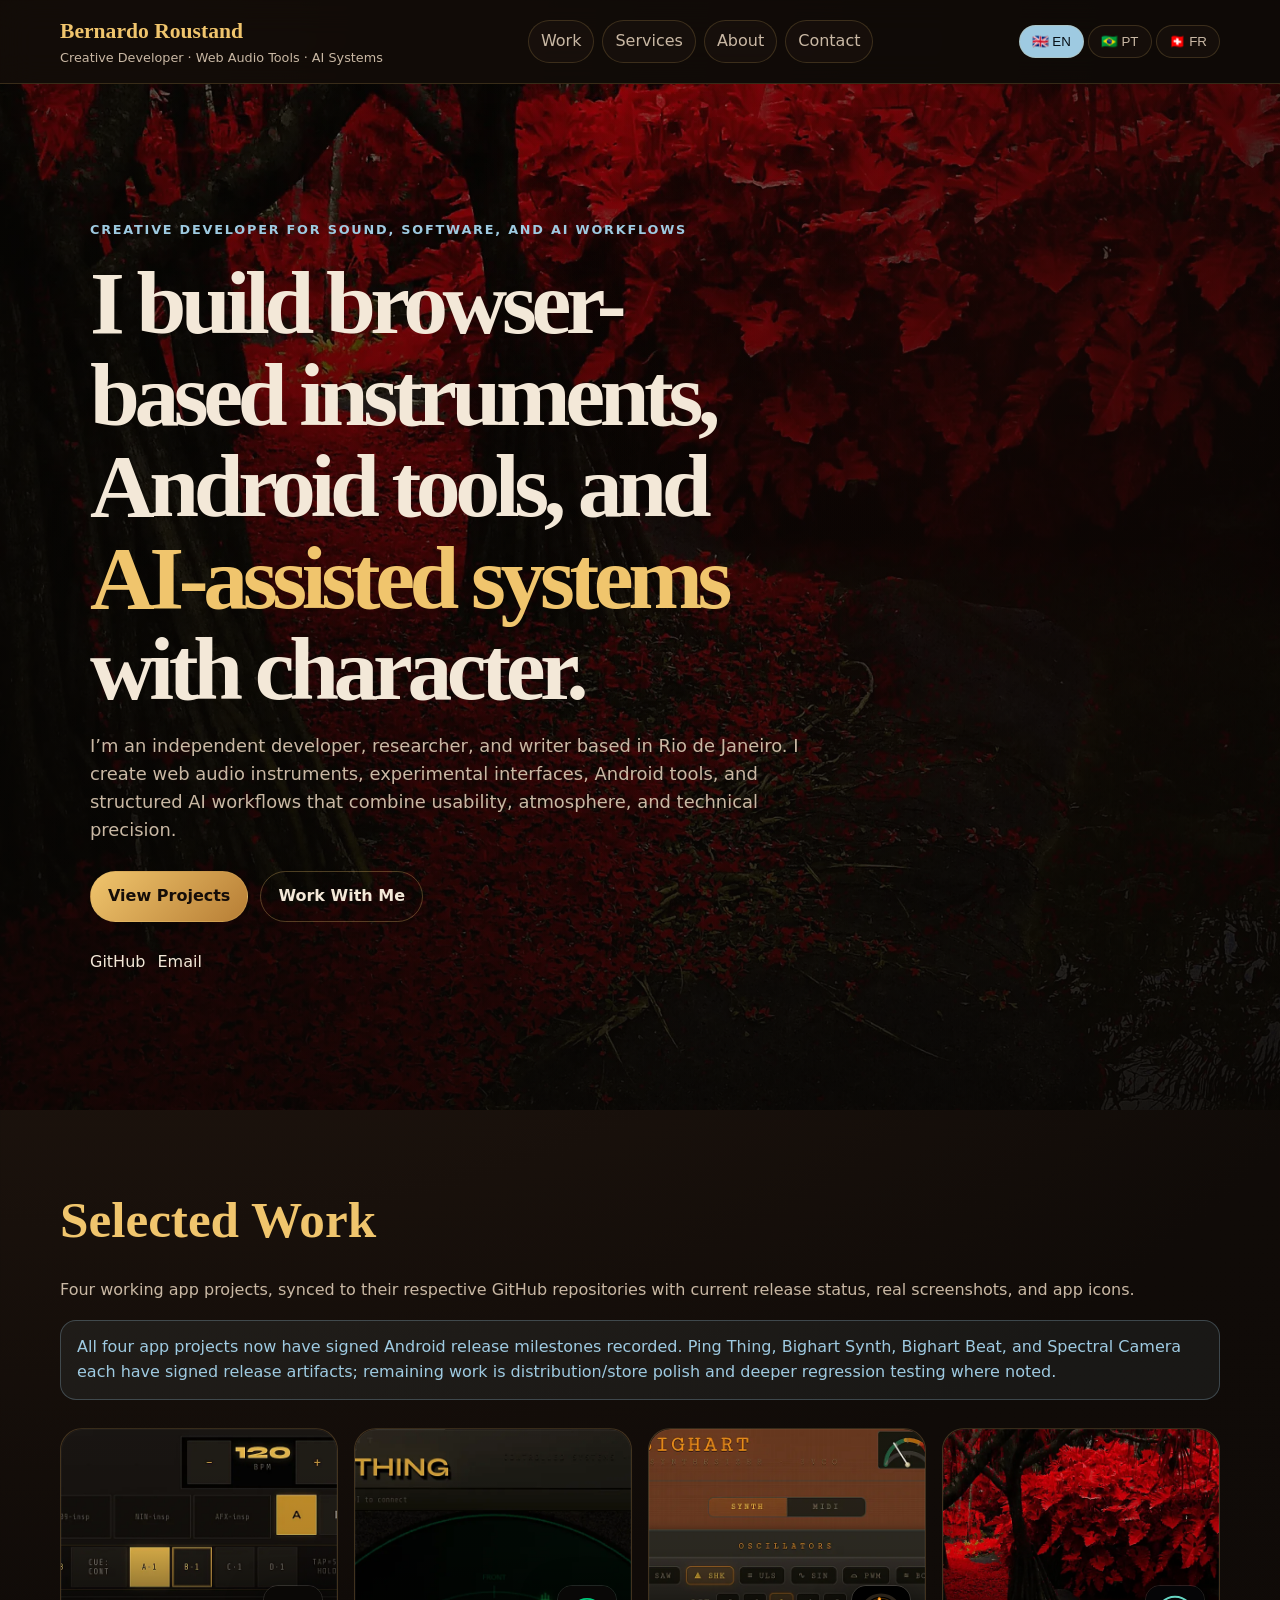
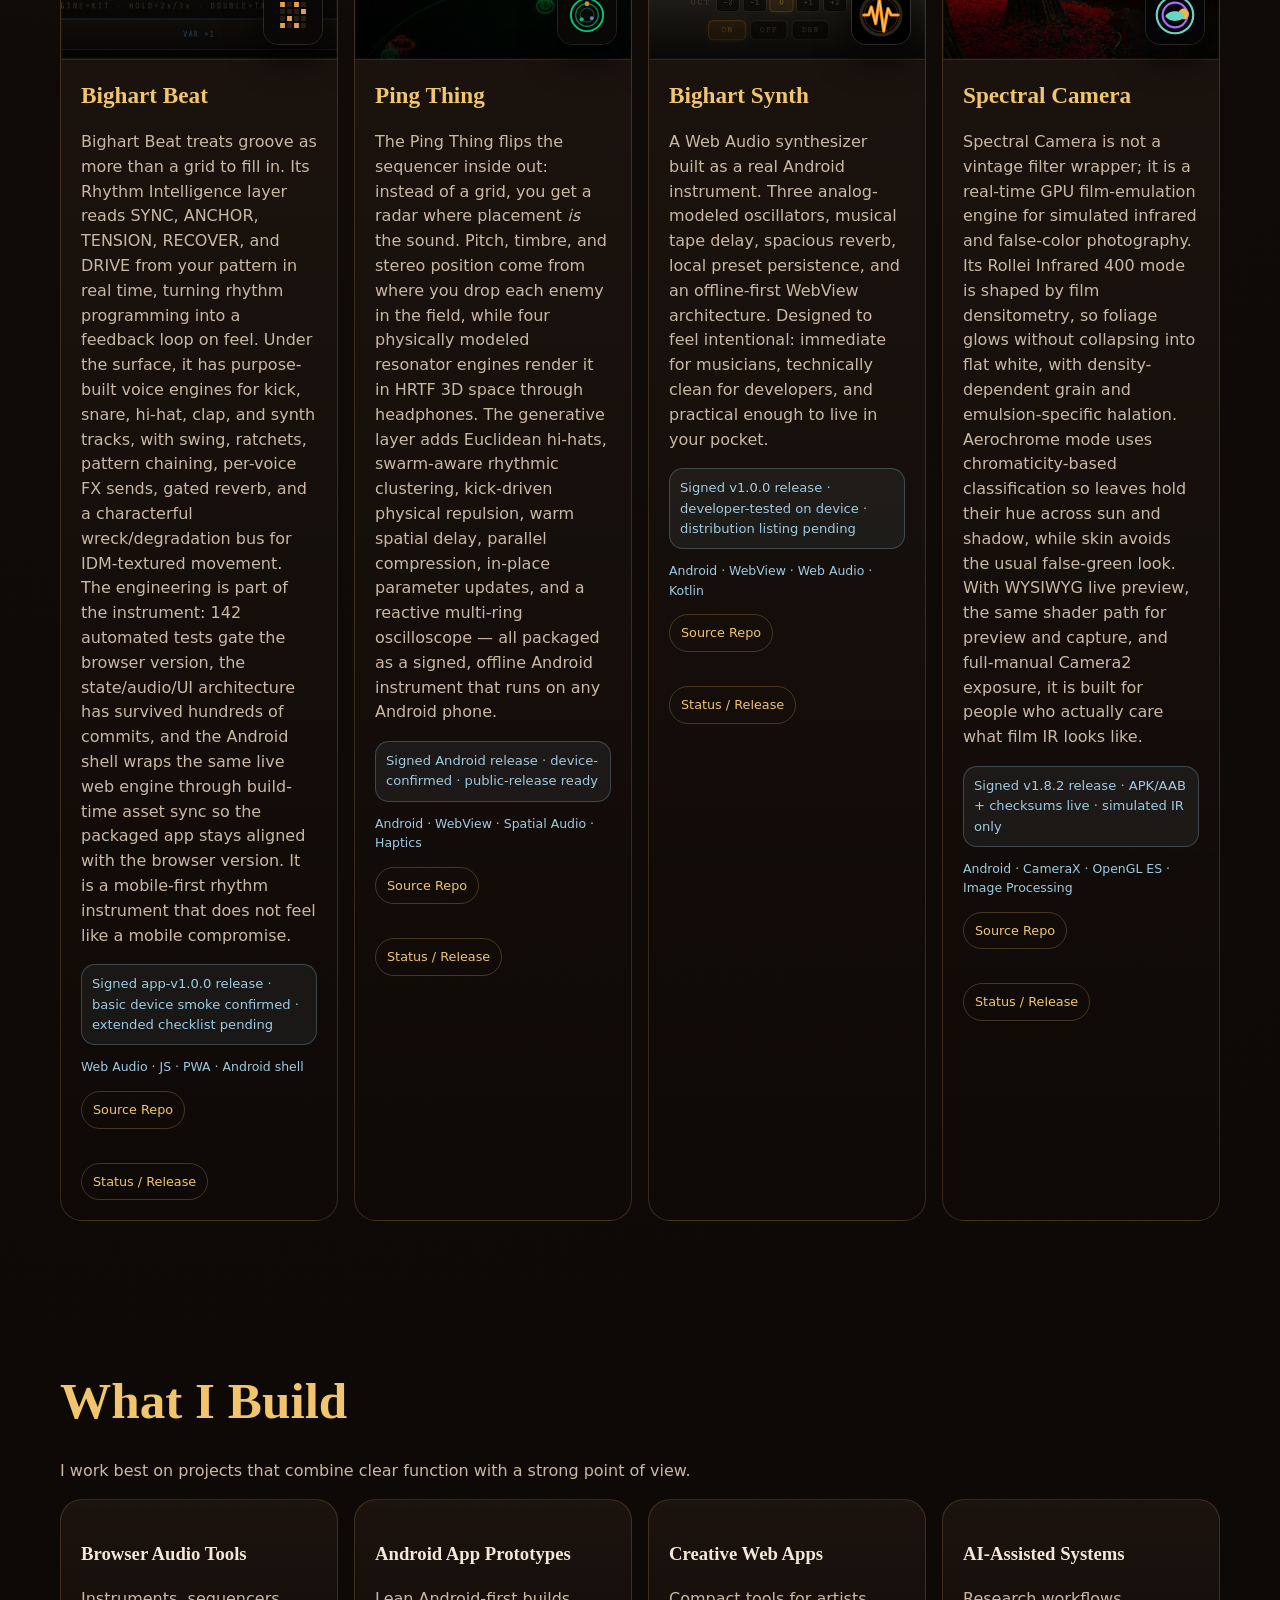
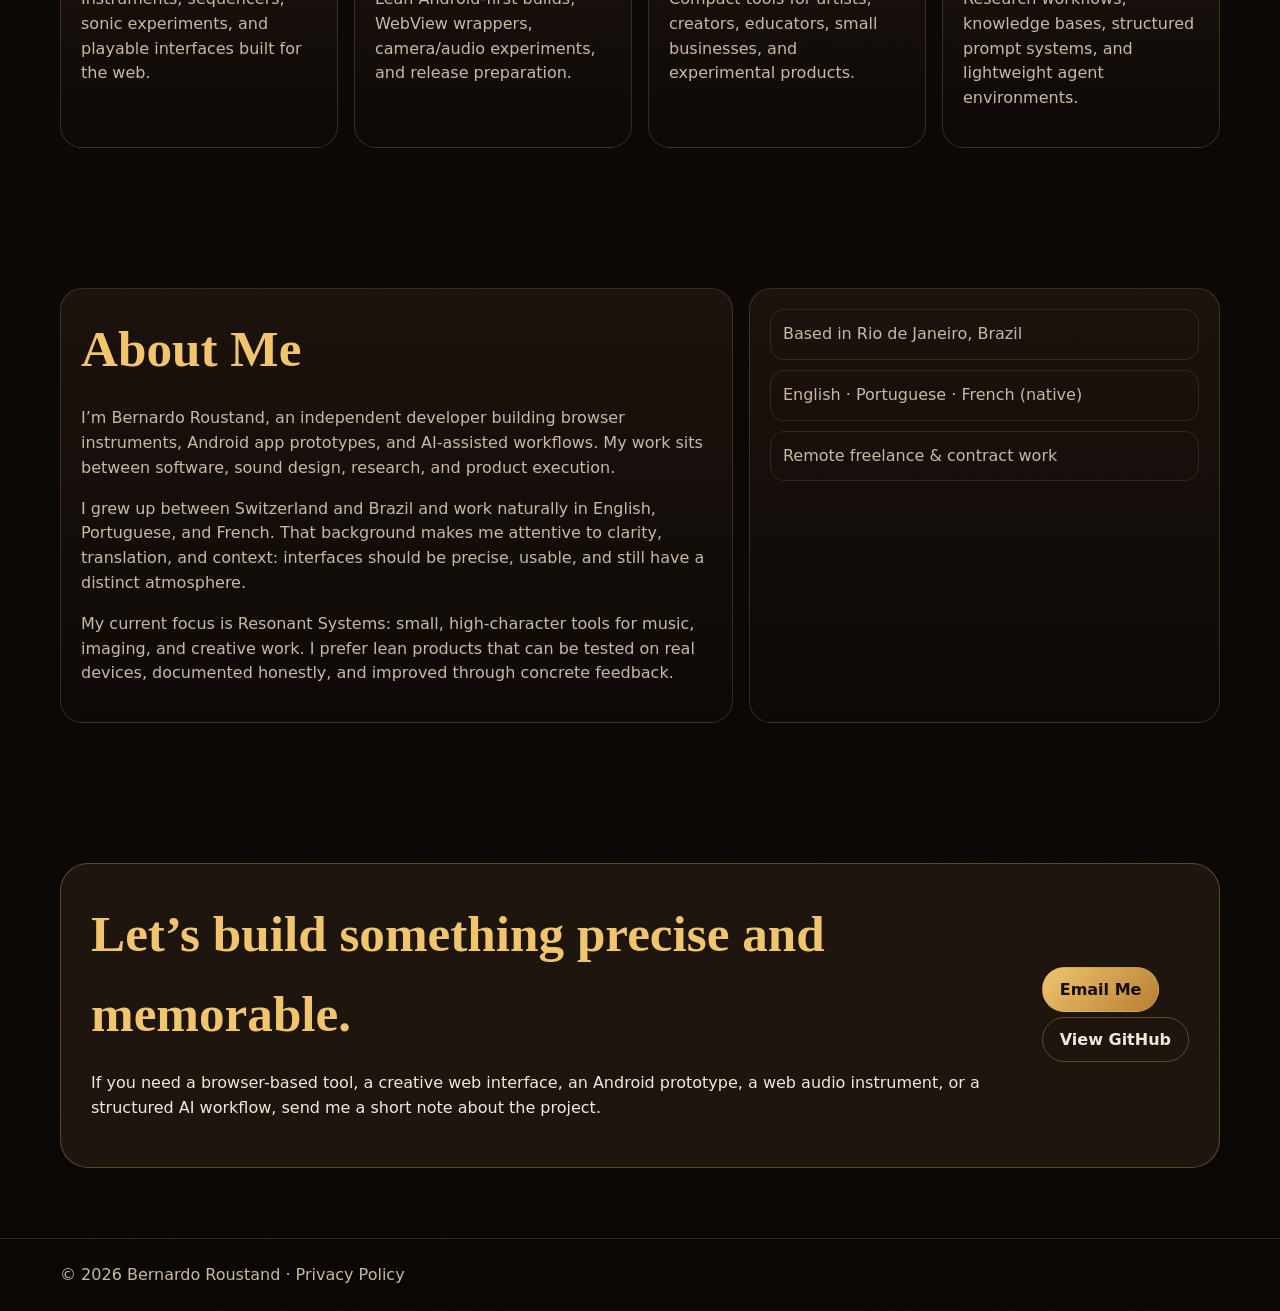
==== commit dc9e6f2e: "Copy fixes: sync stale fallback note, 'any smartphone'->'any Android phone', unify GitHub casing, wo" ====
--- a/index.html
+++ b/index.html
@@ -1 +1 @@
-<!doctype html><html lang='en'><head><meta charset='utf-8'><meta name='viewport' content='width=device-width,initial-scale=1'><title>Bernardo Roustand — Creative Developer</title><meta name='description' content='Creative developer building browser-based instruments, Android audio tools, spectral camera experiments, and AI-assisted systems.'><link rel='stylesheet' href='styles.css'><link rel='stylesheet' href='visuals.css'><link rel='stylesheet' href='image-quality.css'></head><body><header><div class='wrap nav'><a class='brand' href='#top'><strong>Bernardo Roustand</strong><span data-i18n='brandSub'>Creative Developer · Web Audio Tools · AI Systems</span></a><nav><a href='#work' data-i18n='navWork'>Work</a><a href='#services' data-i18n='navServices'>Services</a><a href='#about' data-i18n='navAbout'>About</a><a href='#contact' data-i18n='navContact'>Contact</a></nav><div class='lang'><button data-set-lang='en' aria-pressed='true'>🇬🇧 EN</button><button data-set-lang='pt' aria-pressed='false'>🇧🇷 PT</button><button data-set-lang='fr' aria-pressed='false'>🇨🇭 FR</button></div></div></header><main class='wrap'><section class='hero' id='top'><div><div class='kicker' data-i18n='heroKicker'>Creative developer for sound, software, and AI workflows</div><h1 data-i18n-html='heroTitle'>I build browser-based instruments, Android tools, and <span>AI-assisted systems</span> with character.</h1><p class='lead' data-i18n='heroLead'>I’m an independent developer, researcher, and writer based in Rio de Janeiro. I create web audio instruments, experimental interfaces, Android tools, and structured AI workflows that combine usability, atmosphere, and technical precision.</p><div class='btns'><a class='btn primary' href='#work' data-i18n='ctaProjects'>View Projects</a><a class='btn' href='#contact' data-i18n='ctaWork'>Work With Me</a></div><div class='links'><a href='https://github.com/Renardoberou' target='_blank' rel='noopener'>GitHub</a><a href='mailto:roustandsystems@gmail.com'>Email</a></div></div></section><section class='section' id='work'><h2 data-i18n='workTitle'>Selected Work</h2><p class='intro' data-i18n='workIntro'>Four working app projects, synced to their respective GitHub repositories with current release status and real app icons.</p><p class='note' data-i18n='releaseNote'>Ping Thing is now a signed Android release installed and confirmed on device. The other apps remain in documented beta/release-prep states.</p><div class='grid' id='cards'></div></section><section class='section' id='services'><h2 data-i18n='servicesTitle'>What I Build</h2><p class='intro' data-i18n='servicesIntro'>I work best on projects that combine clear function with a strong point of view.</p><div class='services'><div class='panel'><h3 data-i18n='service1Title'>Browser Audio Tools</h3><p data-i18n='service1Text'>Instruments, sequencers, sonic experiments, and playable interfaces built for the web.</p></div><div class='panel'><h3 data-i18n='service2Title'>Android App Prototypes</h3><p data-i18n='service2Text'>Lean Android-first builds, WebView wrappers, camera/audio experiments, and release preparation.</p></div><div class='panel'><h3 data-i18n='service3Title'>Creative Web Apps</h3><p data-i18n='service3Text'>Compact tools for artists, creators, educators, small businesses, and experimental products.</p></div><div class='panel'><h3 data-i18n='service4Title'>AI-Assisted Systems</h3><p data-i18n='service4Text'>Research workflows, knowledge bases, structured prompt systems, and lightweight agent environments.</p></div></div></section><section class='section about' id='about'><div class='panel'><h2 data-i18n='aboutTitle'>About Me</h2><p data-i18n='aboutP1'>I’m Bernardo Roustand, an independent developer building browser instruments, Android app prototypes, and AI-assisted workflows. My work sits between software, sound design, research, and product execution.</p><p data-i18n='aboutP2'>I grew up between Switzerland and Brazil and work naturally in English, Portuguese, and French. That background makes me attentive to clarity, translation, and context: interfaces should be precise, usable, and still have a distinct atmosphere.</p><p data-i18n='aboutP3'>My current focus is Resonant Systems: small, high-character tools for music, imaging, and creative work. I prefer lean products that can be tested on real devices, documented honestly, and improved through concrete feedback.</p></div><aside class='panel facts'><div data-i18n='factLocation'>Based in Rio de Janeiro, Brazil</div><div data-i18n='factLanguages'>English · Portuguese · French (native)</div><div data-i18n='factWork'>Remote freelance & contract work</div></aside></section><section class='section' id='contact'><div class='contact'><div><h2 data-i18n='contactTitle'>Let’s build something precise and memorable.</h2><p data-i18n='contactText'>If you need a browser-based tool, a creative web interface, an Android prototype, a web audio instrument, or a structured AI workflow, send me a short note about the project.</p></div><div><a class='btn primary' href='mailto:roustandsystems@gmail.com' data-i18n='emailMe'>Email Me</a><br><br><a class='btn' href='https://github.com/Renardoberou' target='_blank' rel='noopener' data-i18n='viewGithub'>View GitHub</a></div></div></section></main><footer><div class='wrap'>© <span id='year'></span> Bernardo Roustand · <a href='privacy-policy.html'>Privacy Policy</a></div></footer><script src='app.js'></script><script src='hero-sync.js'></script><script src='status-sync.js'></script></body></html>+<!doctype html><html lang='en'><head><meta charset='utf-8'><meta name='viewport' content='width=device-width,initial-scale=1'><title>Bernardo Roustand — Creative Developer</title><meta name='description' content='Creative developer building browser-based instruments, Android audio tools, spectral camera experiments, and AI-assisted systems.'><link rel='stylesheet' href='styles.css'><link rel='stylesheet' href='visuals.css'><link rel='stylesheet' href='image-quality.css'></head><body><header><div class='wrap nav'><a class='brand' href='#top'><strong>Bernardo Roustand</strong><span data-i18n='brandSub'>Creative Developer · Web Audio Tools · AI Systems</span></a><nav><a href='#work' data-i18n='navWork'>Work</a><a href='#services' data-i18n='navServices'>Services</a><a href='#about' data-i18n='navAbout'>About</a><a href='#contact' data-i18n='navContact'>Contact</a></nav><div class='lang'><button data-set-lang='en' aria-pressed='true'>🇬🇧 EN</button><button data-set-lang='pt' aria-pressed='false'>🇧🇷 PT</button><button data-set-lang='fr' aria-pressed='false'>🇨🇭 FR</button></div></div></header><main class='wrap'><section class='hero' id='top'><div><div class='kicker' data-i18n='heroKicker'>Creative developer for sound, software, and AI workflows</div><h1 data-i18n-html='heroTitle'>I build browser-based instruments, Android tools, and <span>AI-assisted systems</span> with character.</h1><p class='lead' data-i18n='heroLead'>I’m an independent developer, researcher, and writer based in Rio de Janeiro. I create web audio instruments, experimental interfaces, Android tools, and structured AI workflows that combine usability, atmosphere, and technical precision.</p><div class='btns'><a class='btn primary' href='#work' data-i18n='ctaProjects'>View Projects</a><a class='btn' href='#contact' data-i18n='ctaWork'>Work With Me</a></div><div class='links'><a href='https://github.com/Renardoberou' target='_blank' rel='noopener'>GitHub</a><a href='mailto:roustandsystems@gmail.com'>Email</a></div></div></section><section class='section' id='work'><h2 data-i18n='workTitle'>Selected Work</h2><p class='intro' data-i18n='workIntro'>Four working app projects, synced to their respective GitHub repositories with current release status and real app icons.</p><p class='note' data-i18n='releaseNote'>Ping Thing and Bighart Synth are now signed Android releases installed and confirmed on device. Bighart Beat and Spectral Camera remain in documented beta/release-prep states.</p><div class='grid' id='cards'></div></section><section class='section' id='services'><h2 data-i18n='servicesTitle'>What I Build</h2><p class='intro' data-i18n='servicesIntro'>I work best on projects that combine clear function with a strong point of view.</p><div class='services'><div class='panel'><h3 data-i18n='service1Title'>Browser Audio Tools</h3><p data-i18n='service1Text'>Instruments, sequencers, sonic experiments, and playable interfaces built for the web.</p></div><div class='panel'><h3 data-i18n='service2Title'>Android App Prototypes</h3><p data-i18n='service2Text'>Lean Android-first builds, WebView wrappers, camera/audio experiments, and release preparation.</p></div><div class='panel'><h3 data-i18n='service3Title'>Creative Web Apps</h3><p data-i18n='service3Text'>Compact tools for artists, creators, educators, small businesses, and experimental products.</p></div><div class='panel'><h3 data-i18n='service4Title'>AI-Assisted Systems</h3><p data-i18n='service4Text'>Research workflows, knowledge bases, structured prompt systems, and lightweight agent environments.</p></div></div></section><section class='section about' id='about'><div class='panel'><h2 data-i18n='aboutTitle'>About Me</h2><p data-i18n='aboutP1'>I’m Bernardo Roustand, an independent developer building browser instruments, Android app prototypes, and AI-assisted workflows. My work sits between software, sound design, research, and product execution.</p><p data-i18n='aboutP2'>I grew up between Switzerland and Brazil and work naturally in English, Portuguese, and French. That background makes me attentive to clarity, translation, and context: interfaces should be precise, usable, and still have a distinct atmosphere.</p><p data-i18n='aboutP3'>My current focus is Resonant Systems: small, high-character tools for music, imaging, and creative work. I prefer lean products that can be tested on real devices, documented honestly, and improved through concrete feedback.</p></div><aside class='panel facts'><div data-i18n='factLocation'>Based in Rio de Janeiro, Brazil</div><div data-i18n='factLanguages'>English · Portuguese · French (native)</div><div data-i18n='factWork'>Remote freelance & contract work</div></aside></section><section class='section' id='contact'><div class='contact'><div><h2 data-i18n='contactTitle'>Let’s build something precise and memorable.</h2><p data-i18n='contactText'>If you need a browser-based tool, a creative web interface, an Android prototype, a web audio instrument, or a structured AI workflow, send me a short note about the project.</p></div><div><a class='btn primary' href='mailto:roustandsystems@gmail.com' data-i18n='emailMe'>Email Me</a><br><br><a class='btn' href='https://github.com/Renardoberou' target='_blank' rel='noopener' data-i18n='viewGithub'>View GitHub</a></div></div></section></main><footer><div class='wrap'>© <span id='year'></span> Bernardo Roustand · <a href='privacy-policy.html'>Privacy Policy</a></div></footer><script src='app.js'></script><script src='hero-sync.js'></script><script src='status-sync.js'></script></body></html>
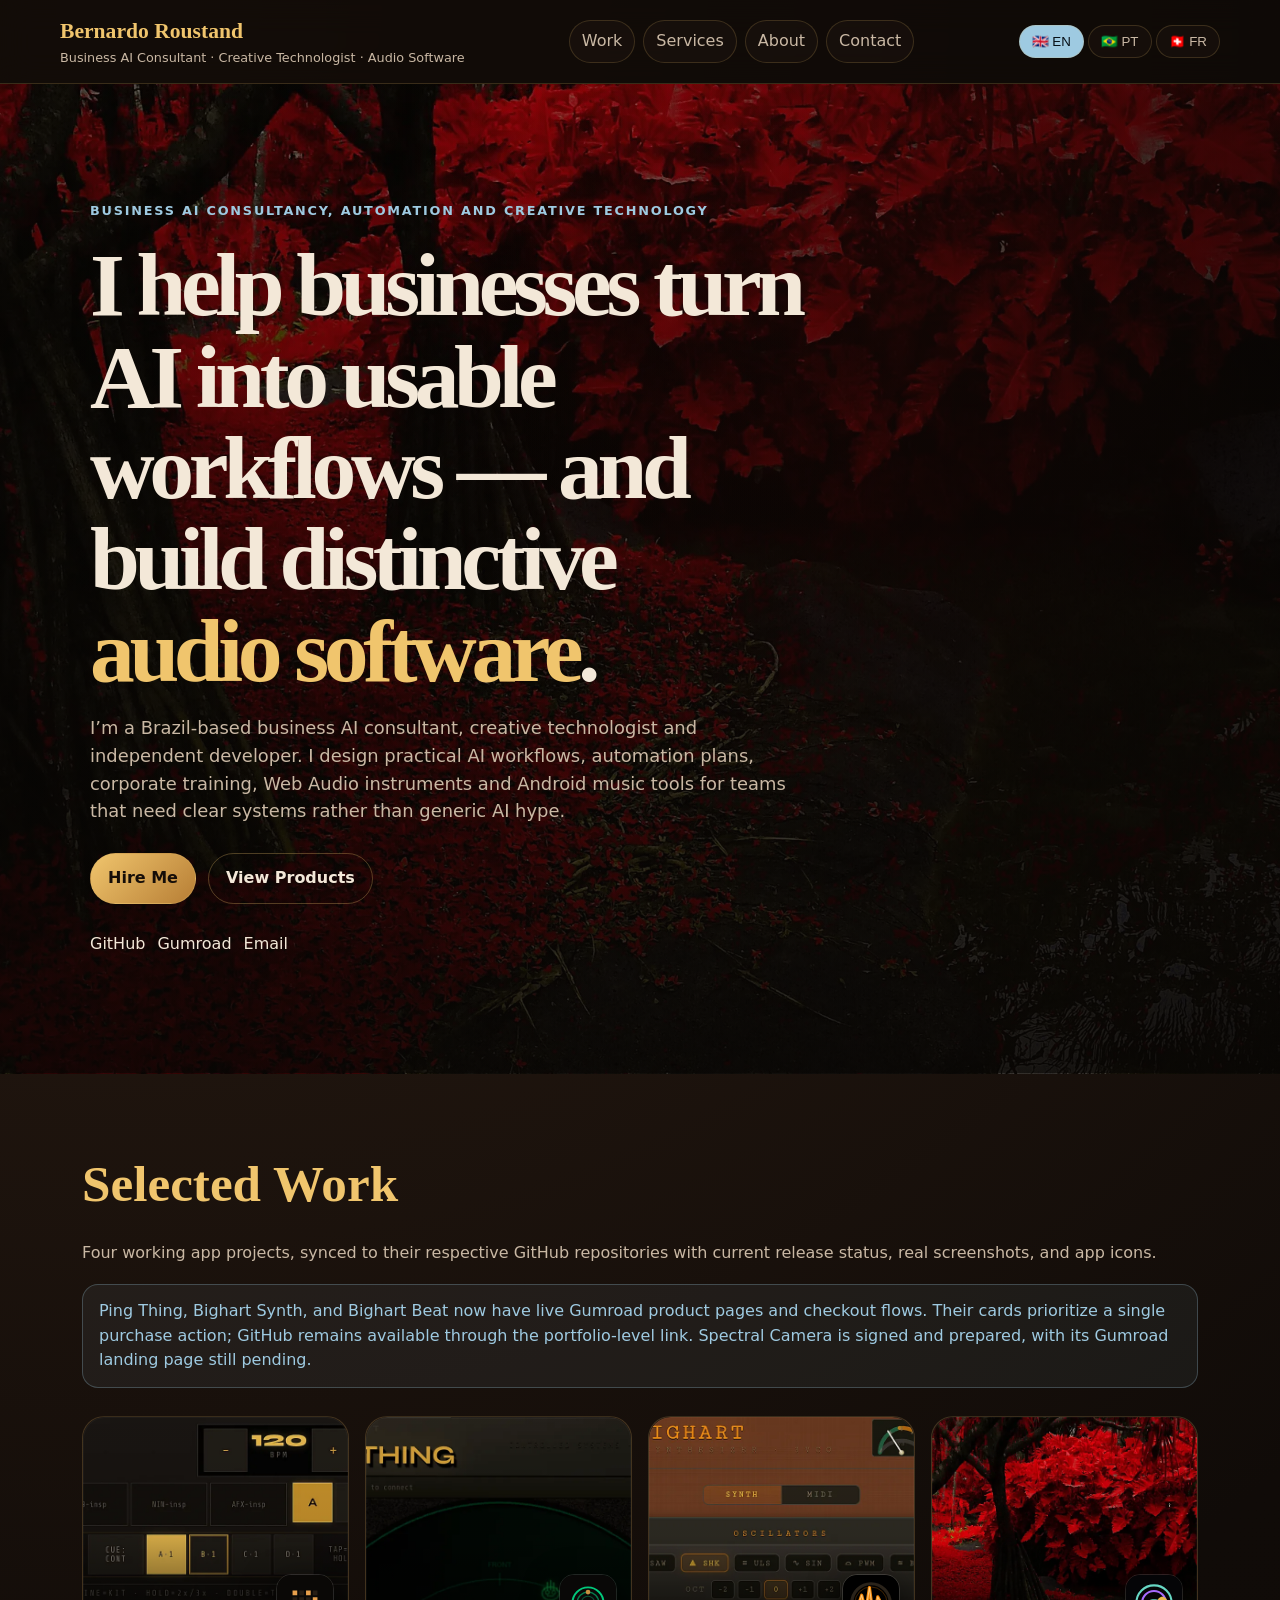
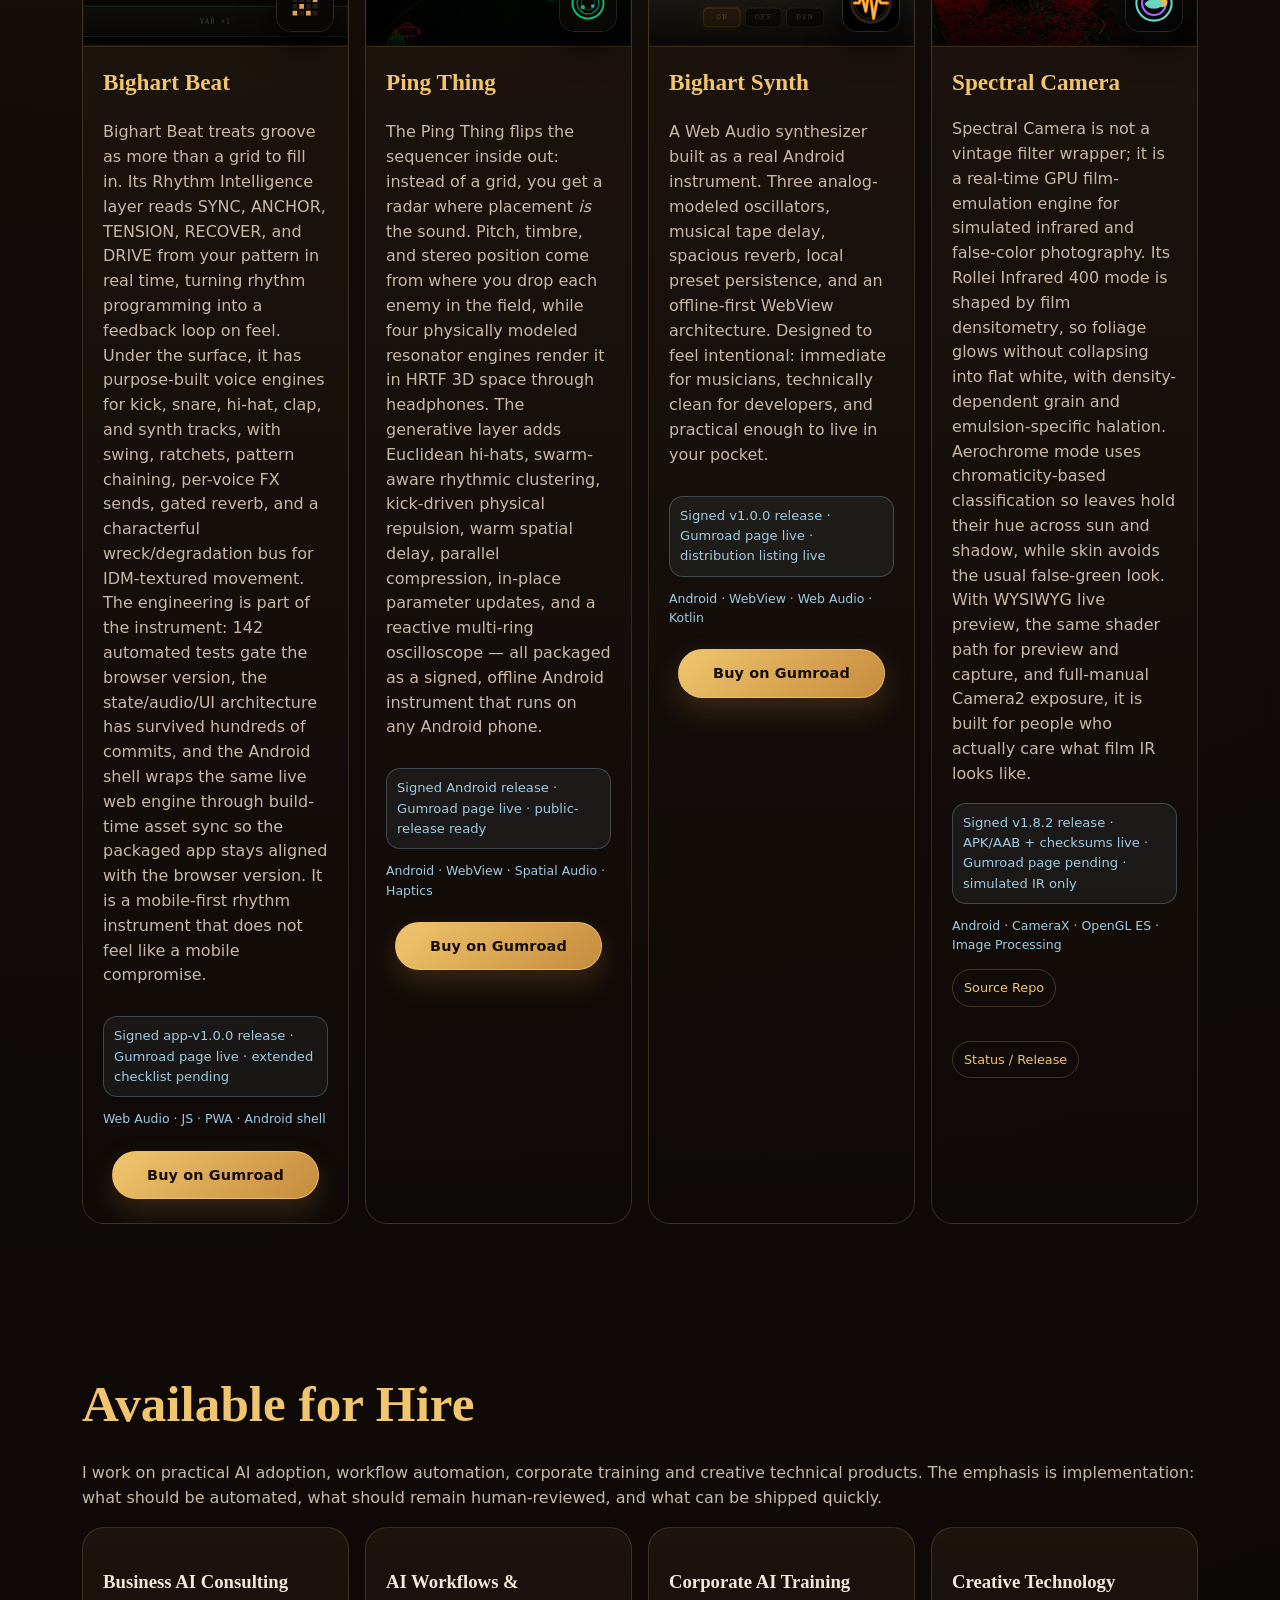
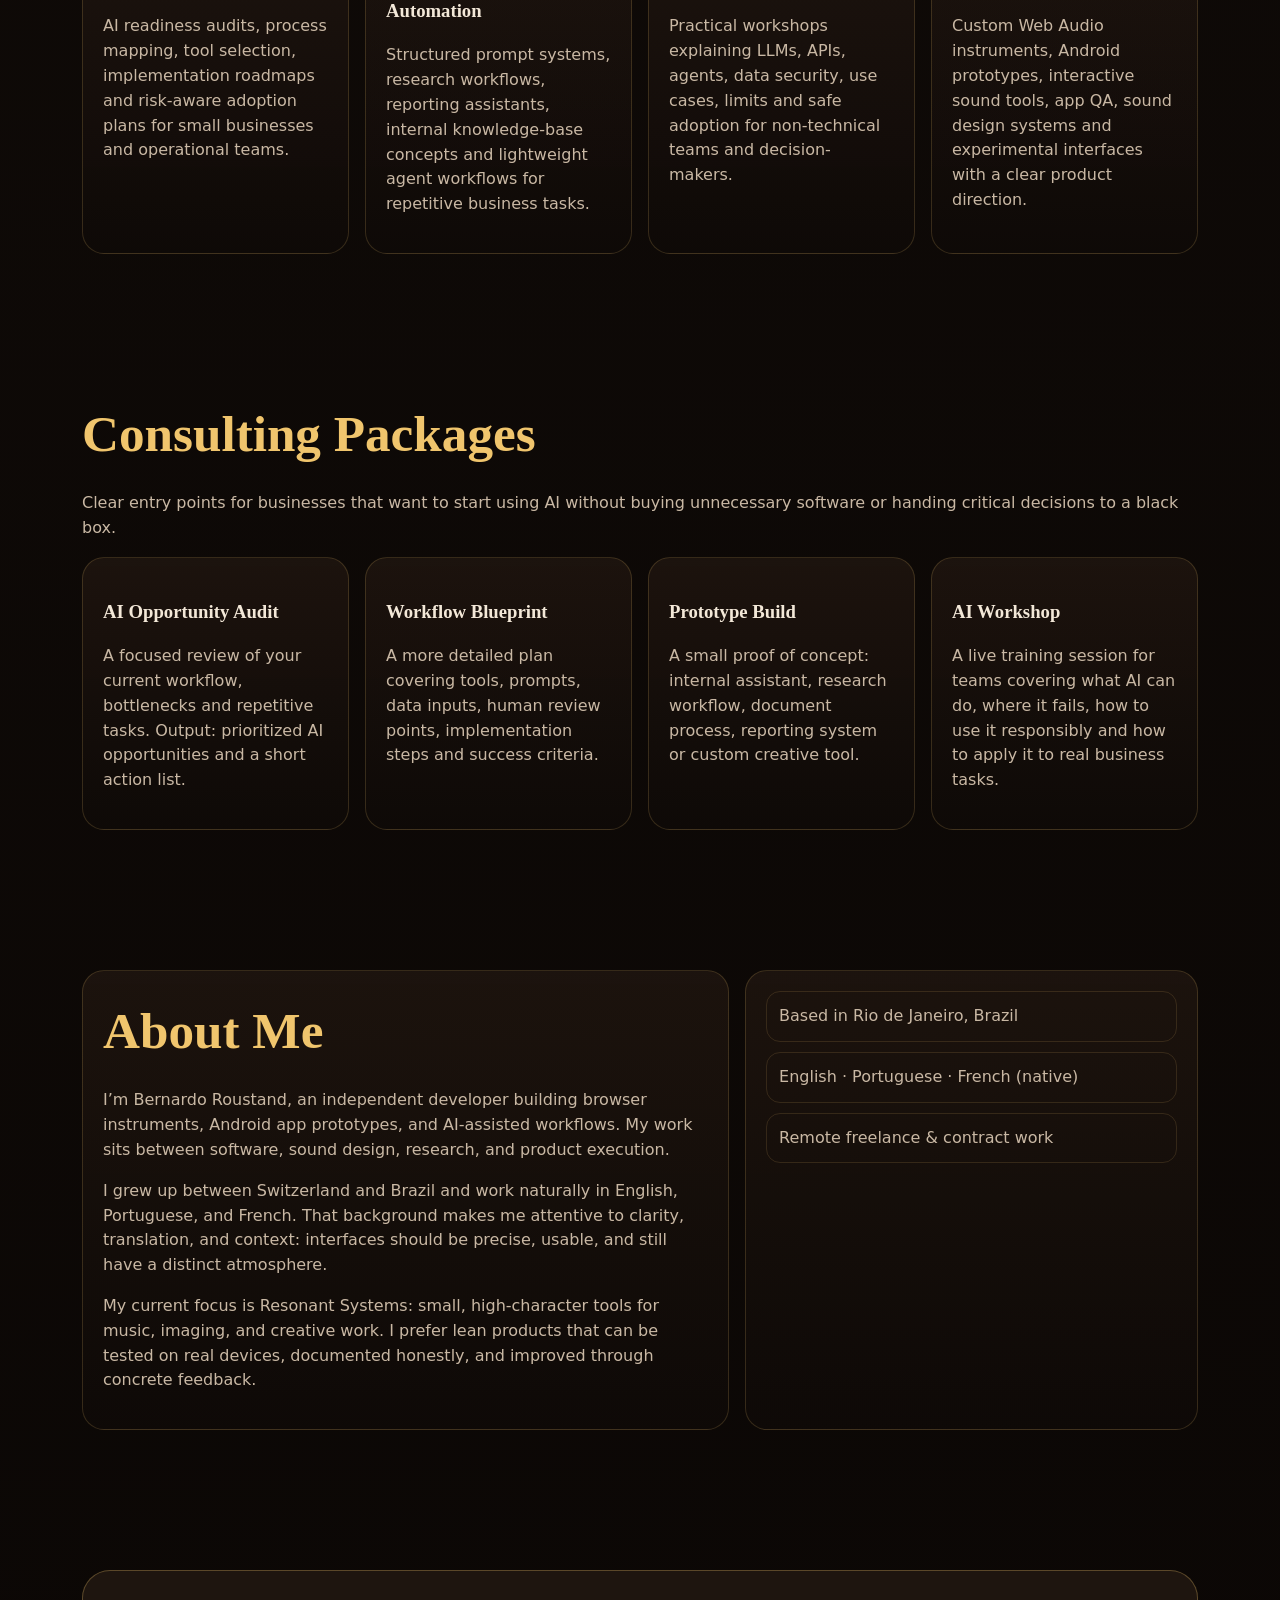
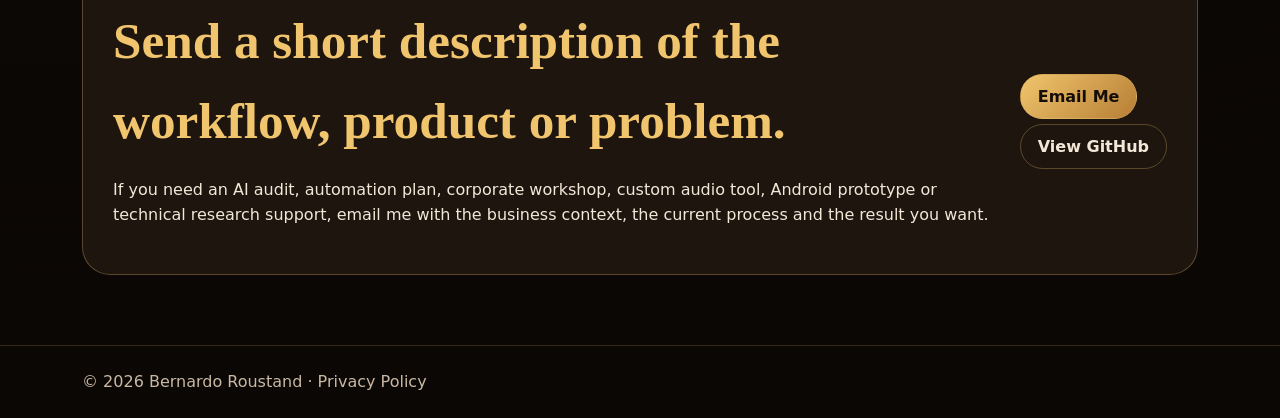
==== commit 6b86fb0e: "Add income-focused hire positioning to portfolio" ====
--- a/index.html
+++ b/index.html
@@ -1 +1,139 @@
-<!doctype html><html lang='en'><head><meta charset='utf-8'><meta name='viewport' content='width=device-width,initial-scale=1'><title>Bernardo Roustand — Creative Developer</title><meta name='description' content='Creative developer building browser-based instruments, Android audio tools, spectral camera experiments, and AI-assisted systems.'><link rel='stylesheet' href='styles.css'><link rel='stylesheet' href='visuals.css'><link rel='stylesheet' href='image-quality.css'></head><body><header><div class='wrap nav'><a class='brand' href='#top'><strong>Bernardo Roustand</strong><span data-i18n='brandSub'>Creative Developer · Web Audio Tools · AI Systems</span></a><nav><a href='#work' data-i18n='navWork'>Work</a><a href='#services' data-i18n='navServices'>Services</a><a href='#about' data-i18n='navAbout'>About</a><a href='#contact' data-i18n='navContact'>Contact</a></nav><div class='lang'><button data-set-lang='en' aria-pressed='true'>🇬🇧 EN</button><button data-set-lang='pt' aria-pressed='false'>🇧🇷 PT</button><button data-set-lang='fr' aria-pressed='false'>🇨🇭 FR</button></div></div></header><main class='wrap'><section class='hero' id='top'><div><div class='kicker' data-i18n='heroKicker'>Creative developer for sound, software, and AI workflows</div><h1 data-i18n-html='heroTitle'>I build browser-based instruments, Android tools, and <span>AI-assisted systems</span> with character.</h1><p class='lead' data-i18n='heroLead'>I’m an independent developer, researcher, and writer based in Rio de Janeiro. I create web audio instruments, experimental interfaces, Android tools, and structured AI workflows that combine usability, atmosphere, and technical precision.</p><div class='btns'><a class='btn primary' href='#work' data-i18n='ctaProjects'>View Projects</a><a class='btn' href='#contact' data-i18n='ctaWork'>Work With Me</a></div><div class='links'><a href='https://github.com/Renardoberou' target='_blank' rel='noopener'>GitHub</a><a href='mailto:roustandsystems@gmail.com'>Email</a></div></div></section><section class='section' id='work'><h2 data-i18n='workTitle'>Selected Work</h2><p class='intro' data-i18n='workIntro'>Four working app projects, synced to their respective GitHub repositories with current release status and real app icons.</p><p class='note' data-i18n='releaseNote'>Ping Thing and Bighart Synth are now signed Android releases installed and confirmed on device. Bighart Beat and Spectral Camera remain in documented beta/release-prep states.</p><div class='grid' id='cards'></div></section><section class='section' id='services'><h2 data-i18n='servicesTitle'>What I Build</h2><p class='intro' data-i18n='servicesIntro'>I work best on projects that combine clear function with a strong point of view.</p><div class='services'><div class='panel'><h3 data-i18n='service1Title'>Browser Audio Tools</h3><p data-i18n='service1Text'>Instruments, sequencers, sonic experiments, and playable interfaces built for the web.</p></div><div class='panel'><h3 data-i18n='service2Title'>Android App Prototypes</h3><p data-i18n='service2Text'>Lean Android-first builds, WebView wrappers, camera/audio experiments, and release preparation.</p></div><div class='panel'><h3 data-i18n='service3Title'>Creative Web Apps</h3><p data-i18n='service3Text'>Compact tools for artists, creators, educators, small businesses, and experimental products.</p></div><div class='panel'><h3 data-i18n='service4Title'>AI-Assisted Systems</h3><p data-i18n='service4Text'>Research workflows, knowledge bases, structured prompt systems, and lightweight agent environments.</p></div></div></section><section class='section about' id='about'><div class='panel'><h2 data-i18n='aboutTitle'>About Me</h2><p data-i18n='aboutP1'>I’m Bernardo Roustand, an independent developer building browser instruments, Android app prototypes, and AI-assisted workflows. My work sits between software, sound design, research, and product execution.</p><p data-i18n='aboutP2'>I grew up between Switzerland and Brazil and work naturally in English, Portuguese, and French. That background makes me attentive to clarity, translation, and context: interfaces should be precise, usable, and still have a distinct atmosphere.</p><p data-i18n='aboutP3'>My current focus is Resonant Systems: small, high-character tools for music, imaging, and creative work. I prefer lean products that can be tested on real devices, documented honestly, and improved through concrete feedback.</p></div><aside class='panel facts'><div data-i18n='factLocation'>Based in Rio de Janeiro, Brazil</div><div data-i18n='factLanguages'>English · Portuguese · French (native)</div><div data-i18n='factWork'>Remote freelance & contract work</div></aside></section><section class='section' id='contact'><div class='contact'><div><h2 data-i18n='contactTitle'>Let’s build something precise and memorable.</h2><p data-i18n='contactText'>If you need a browser-based tool, a creative web interface, an Android prototype, a web audio instrument, or a structured AI workflow, send me a short note about the project.</p></div><div><a class='btn primary' href='mailto:roustandsystems@gmail.com' data-i18n='emailMe'>Email Me</a><br><br><a class='btn' href='https://github.com/Renardoberou' target='_blank' rel='noopener' data-i18n='viewGithub'>View GitHub</a></div></div></section></main><footer><div class='wrap'>© <span id='year'></span> Bernardo Roustand · <a href='privacy-policy.html'>Privacy Policy</a></div></footer><script src='app.js'></script><script src='hero-sync.js'></script><script src='status-sync.js'></script></body></html>+<!doctype html>
+<html lang="en">
+<head>
+  <meta charset="utf-8">
+  <meta name="viewport" content="width=device-width,initial-scale=1">
+  <title>Bernardo Roustand — Business AI Consultant & Creative Technologist</title>
+  <meta name="description" content="Business AI consultant, creative technologist and audio software developer building AI workflows, automation plans, Android music apps and Web Audio tools.">
+  <link rel="stylesheet" href="styles.css">
+  <link rel="stylesheet" href="visuals.css">
+  <link rel="stylesheet" href="image-quality.css">
+</head>
+<body>
+  <header>
+    <div class="wrap nav">
+      <a class="brand" href="#top">
+        <strong>Bernardo Roustand</strong>
+        <span>Business AI Consultant · Creative Technologist · Audio Software</span>
+      </a>
+      <nav>
+        <a href="#work" data-i18n="navWork">Work</a>
+        <a href="#services" data-i18n="navServices">Services</a>
+        <a href="#about" data-i18n="navAbout">About</a>
+        <a href="#contact" data-i18n="navContact">Contact</a>
+      </nav>
+      <div class="lang">
+        <button data-set-lang="en" aria-pressed="true">🇬🇧 EN</button>
+        <button data-set-lang="pt" aria-pressed="false">🇧🇷 PT</button>
+        <button data-set-lang="fr" aria-pressed="false">🇨🇭 FR</button>
+      </div>
+    </div>
+  </header>
+
+  <main class="wrap">
+    <section class="hero" id="top">
+      <div>
+        <div class="kicker">Business AI consultancy, automation and creative technology</div>
+        <h1>I help businesses turn AI into usable workflows — and build distinctive <span>audio software</span>.</h1>
+        <p class="lead">I’m a Brazil-based business AI consultant, creative technologist and independent developer. I design practical AI workflows, automation plans, corporate training, Web Audio instruments and Android music tools for teams that need clear systems rather than generic AI hype.</p>
+        <div class="btns">
+          <a class="btn primary" href="#contact">Hire Me</a>
+          <a class="btn" href="#work">View Products</a>
+        </div>
+        <div class="links">
+          <a href="https://github.com/Renardoberou" target="_blank" rel="noopener">GitHub</a>
+          <a href="https://renardoberou.gumroad.com" target="_blank" rel="noopener">Gumroad</a>
+          <a href="mailto:roustandsystems@gmail.com">Email</a>
+        </div>
+      </div>
+    </section>
+
+    <section class="section" id="work">
+      <h2 data-i18n="workTitle">Selected Work</h2>
+      <p class="intro" data-i18n="workIntro">Four working app projects, synced to their respective GitHub repositories with current release status, real screenshots, and app icons.</p>
+      <p class="note" data-i18n="releaseNote">Ping Thing and Bighart Synth are now signed Android releases installed and confirmed on device. Bighart Beat and Spectral Camera remain in documented beta/release-prep states.</p>
+      <div class="grid" id="cards"></div>
+    </section>
+
+    <section class="section" id="services">
+      <h2>Available for Hire</h2>
+      <p class="intro">I work on practical AI adoption, workflow automation, corporate training and creative technical products. The emphasis is implementation: what should be automated, what should remain human-reviewed, and what can be shipped quickly.</p>
+      <div class="services">
+        <div class="panel">
+          <h3>Business AI Consulting</h3>
+          <p>AI readiness audits, process mapping, tool selection, implementation roadmaps and risk-aware adoption plans for small businesses and operational teams.</p>
+        </div>
+        <div class="panel">
+          <h3>AI Workflows & Automation</h3>
+          <p>Structured prompt systems, research workflows, reporting assistants, internal knowledge-base concepts and lightweight agent workflows for repetitive business tasks.</p>
+        </div>
+        <div class="panel">
+          <h3>Corporate AI Training</h3>
+          <p>Practical workshops explaining LLMs, APIs, agents, data security, use cases, limits and safe adoption for non-technical teams and decision-makers.</p>
+        </div>
+        <div class="panel">
+          <h3>Creative Technology</h3>
+          <p>Custom Web Audio instruments, Android prototypes, interactive sound tools, app QA, sound design systems and experimental interfaces with a clear product direction.</p>
+        </div>
+      </div>
+    </section>
+
+    <section class="section" id="hire">
+      <h2>Consulting Packages</h2>
+      <p class="intro">Clear entry points for businesses that want to start using AI without buying unnecessary software or handing critical decisions to a black box.</p>
+      <div class="services">
+        <div class="panel">
+          <h3>AI Opportunity Audit</h3>
+          <p>A focused review of your current workflow, bottlenecks and repetitive tasks. Output: prioritized AI opportunities and a short action list.</p>
+        </div>
+        <div class="panel">
+          <h3>Workflow Blueprint</h3>
+          <p>A more detailed plan covering tools, prompts, data inputs, human review points, implementation steps and success criteria.</p>
+        </div>
+        <div class="panel">
+          <h3>Prototype Build</h3>
+          <p>A small proof of concept: internal assistant, research workflow, document process, reporting system or custom creative tool.</p>
+        </div>
+        <div class="panel">
+          <h3>AI Workshop</h3>
+          <p>A live training session for teams covering what AI can do, where it fails, how to use it responsibly and how to apply it to real business tasks.</p>
+        </div>
+      </div>
+    </section>
+
+    <section class="section about" id="about">
+      <div class="panel">
+        <h2 data-i18n="aboutTitle">About Me</h2>
+        <p data-i18n="aboutP1">I’m Bernardo Roustand, an independent developer building browser instruments, Android app prototypes, and AI-assisted workflows. My work sits between software, sound design, research, and product execution.</p>
+        <p data-i18n="aboutP2">I grew up between Switzerland and Brazil and work naturally in English, Portuguese, and French. That background makes me attentive to clarity, translation, and context: interfaces should be precise, usable, and still have a distinct atmosphere.</p>
+        <p data-i18n="aboutP3">My current focus is Resonant Systems: small, high-character tools for music, imaging, and creative work. I prefer lean products that can be tested on real devices, documented honestly, and improved through concrete feedback.</p>
+      </div>
+      <aside class="panel facts">
+        <div data-i18n="factLocation">Based in Rio de Janeiro, Brazil</div>
+        <div data-i18n="factLanguages">English · Portuguese · French (native)</div>
+        <div data-i18n="factWork">Remote freelance & contract work</div>
+      </aside>
+    </section>
+
+    <section class="section" id="contact">
+      <div class="contact">
+        <div>
+          <h2>Send a short description of the workflow, product or problem.</h2>
+          <p>If you need an AI audit, automation plan, corporate workshop, custom audio tool, Android prototype or technical research support, email me with the business context, the current process and the result you want.</p>
+        </div>
+        <div>
+          <a class="btn primary" href="mailto:roustandsystems@gmail.com">Email Me</a><br><br>
+          <a class="btn" href="https://github.com/Renardoberou" target="_blank" rel="noopener">View GitHub</a>
+        </div>
+      </div>
+    </section>
+  </main>
+
+  <footer>
+    <div class="wrap">© <span id="year"></span> Bernardo Roustand · <a href="privacy-policy.html">Privacy Policy</a></div>
+  </footer>
+  <script src="app.js"></script>
+  <script src="hero-sync.js"></script>
+  <script src="status-sync.js"></script>
+</body>
+</html>
--- a/image-quality.css
+++ b/image-quality.css
@@ -31,3 +31,131 @@
   .hero{padding-top:100px;padding-bottom:70px;}
   .card .mark{height:260px;}
 }
+
+/* Viewport and responsive-layout guardrails. */
+*,*::before,*::after{box-sizing:border-box;}
+html,body{width:100%;max-width:100%;overflow-x:hidden;}
+img,svg,video{max-width:100%;height:auto;}
+.wrap{width:min(1160px,100%);max-width:1160px;}
+.nav,.brand,nav,.lang{min-width:0;}
+.brand{overflow:hidden;}
+.hero{box-sizing:border-box;max-width:100vw;}
+
+/* Compact mobile masthead: identity at upper left, language controls at upper
+   right, and the section navigation directly beneath. The header therefore
+   ends immediately below the Work / Services / About / Contact row. */
+@media(max-width:820px){
+  .wrap{padding-left:16px;padding-right:16px;}
+  header{backdrop-filter:blur(12px);}
+  .nav{
+    display:grid;
+    grid-template-columns:minmax(0,1fr) auto;
+    grid-template-areas:
+      "brand language"
+      "menu menu";
+    justify-items:stretch;
+    align-items:start;
+    column-gap:12px;
+    row-gap:8px;
+    padding:10px 0 8px;
+  }
+  .brand{
+    grid-area:brand;
+    max-width:100%;
+    overflow-wrap:anywhere;
+    align-self:start;
+  }
+  .brand strong{
+    display:block;
+    font-size:clamp(1.08rem,4.8vw,1.34rem);
+    line-height:1.05;
+  }
+  .brand span{
+    margin-top:3px;
+    font-size:.72rem;
+    line-height:1.2;
+  }
+  .nav>nav{
+    grid-area:menu;
+    display:flex;
+    gap:6px;
+    width:100%;
+    max-width:100%;
+    overflow-x:auto;
+    padding:0 0 1px;
+    -webkit-overflow-scrolling:touch;
+    scrollbar-width:none;
+  }
+  .nav>nav::-webkit-scrollbar{display:none;}
+  .nav>nav a{
+    flex:0 0 auto;
+    padding:6px 10px;
+    font-size:.79rem;
+    line-height:1.15;
+  }
+  .nav>.lang{
+    grid-area:language;
+    display:flex;
+    justify-content:flex-end;
+    align-items:flex-start;
+    gap:4px;
+    width:auto;
+    max-width:none;
+  }
+  .nav>.lang button{
+    display:grid;
+    place-items:center;
+    width:36px;
+    min-width:36px;
+    height:32px;
+    padding:0;
+    font-size:0;
+    line-height:1;
+    white-space:nowrap;
+    text-align:center;
+  }
+  .nav>.lang button::after{
+    content:attr(data-set-lang);
+    font-size:.7rem;
+    font-weight:700;
+    letter-spacing:.04em;
+    text-transform:uppercase;
+  }
+  .hero{
+    width:calc(100% + 32px);
+    max-width:calc(100% + 32px);
+    margin-left:-16px;
+    margin-right:-16px;
+    padding:76px 16px 62px;
+  }
+}
+
+@media(max-width:520px){
+  h1{font-size:clamp(2.15rem,10.5vw,2.9rem);letter-spacing:-.045em;overflow-wrap:break-word;}
+  .lead{font-size:1rem;max-width:100%;overflow-wrap:break-word;}
+  .nav{column-gap:9px;row-gap:7px;padding-top:9px;padding-bottom:7px;}
+  .brand strong{font-size:clamp(1.03rem,5vw,1.22rem);}
+  .brand span{font-size:.68rem;}
+  .nav>.lang{gap:3px;}
+  .nav>.lang button{width:33px;min-width:33px;height:30px;}
+  .nav>.lang button::after{font-size:.66rem;}
+  .nav>nav{gap:5px;}
+  .nav>nav a{padding:5px 8px;font-size:.75rem;}
+}
+
+@media(max-width:420px){
+  .wrap{padding-left:12px;padding-right:12px;}
+  .nav{column-gap:8px;row-gap:6px;}
+  .brand strong{font-size:1.03rem;}
+  .brand span{font-size:.65rem;}
+  .nav>.lang button{width:31px;min-width:31px;height:29px;}
+  .nav>nav a{padding:5px 7px;font-size:.72rem;}
+  .hero{
+    width:calc(100% + 24px);
+    max-width:calc(100% + 24px);
+    margin-left:-12px;
+    margin-right:-12px;
+    padding-left:12px;
+    padding-right:12px;
+  }
+}
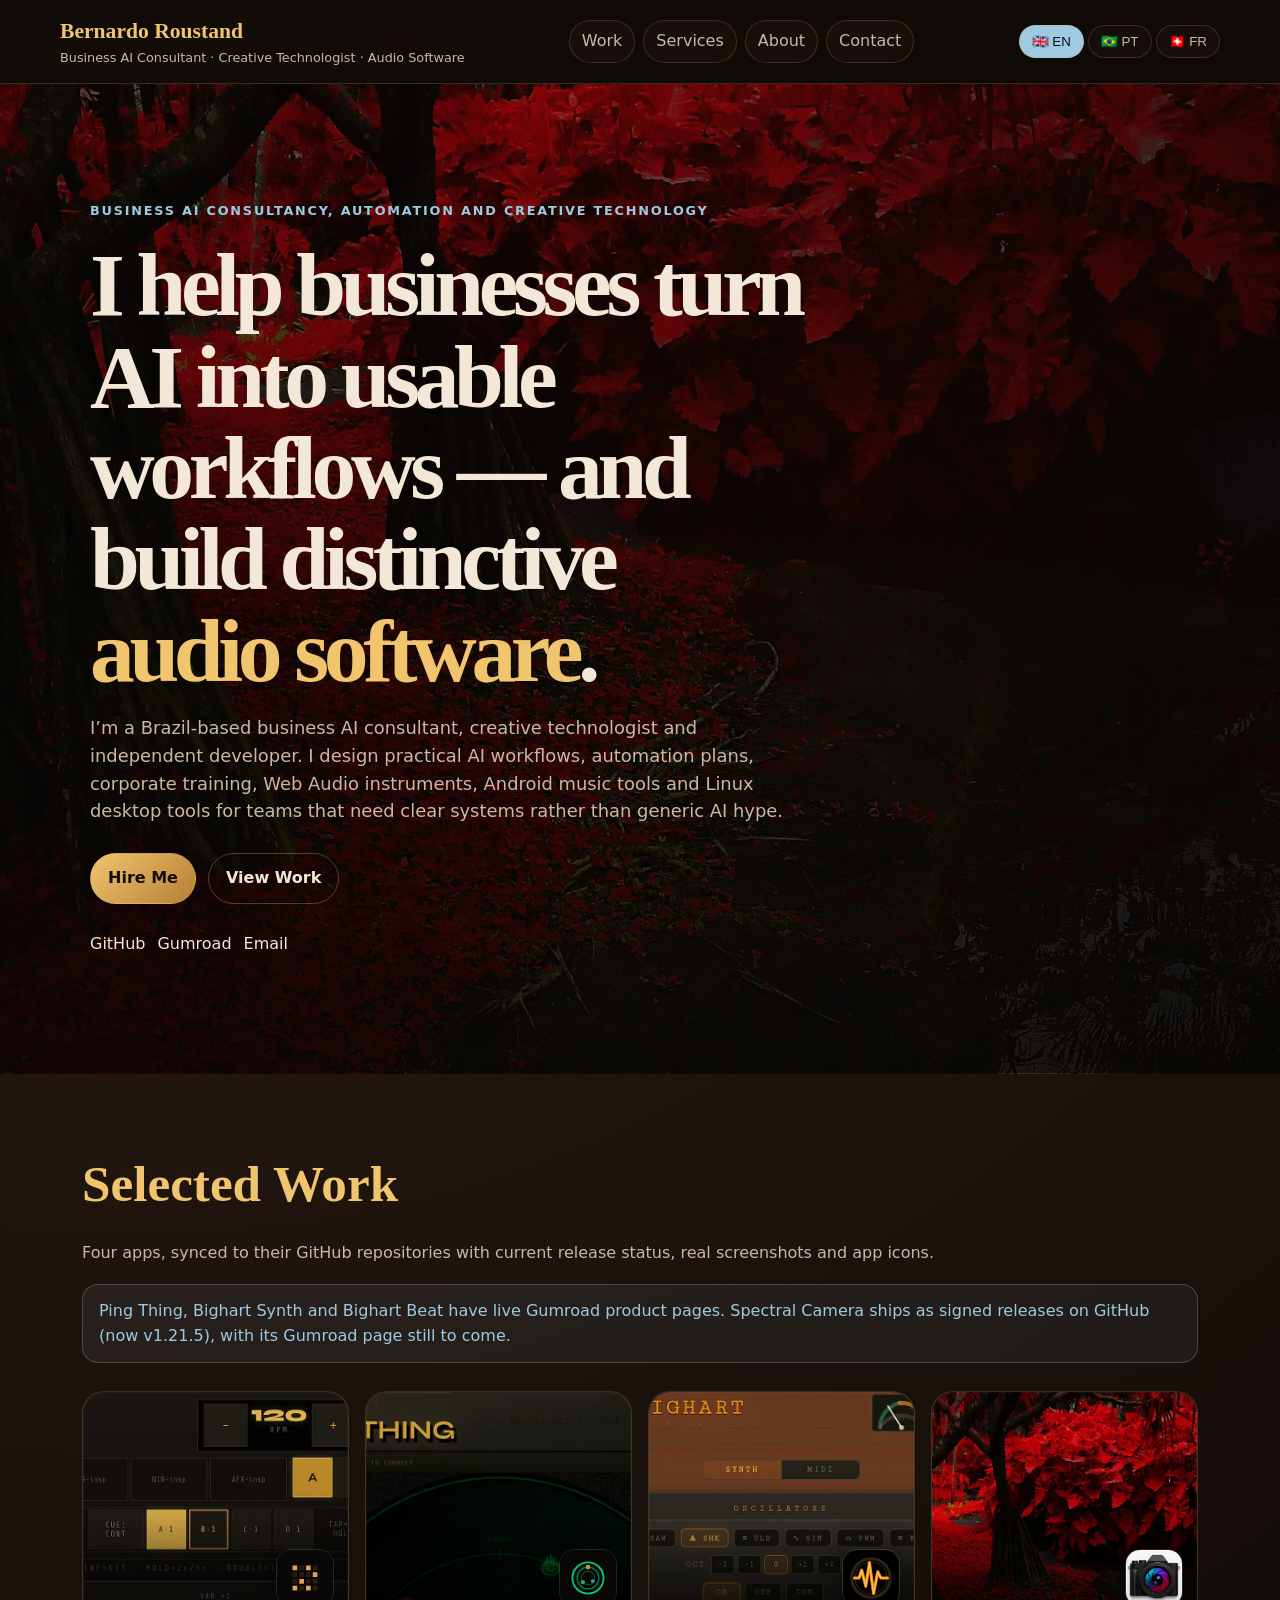
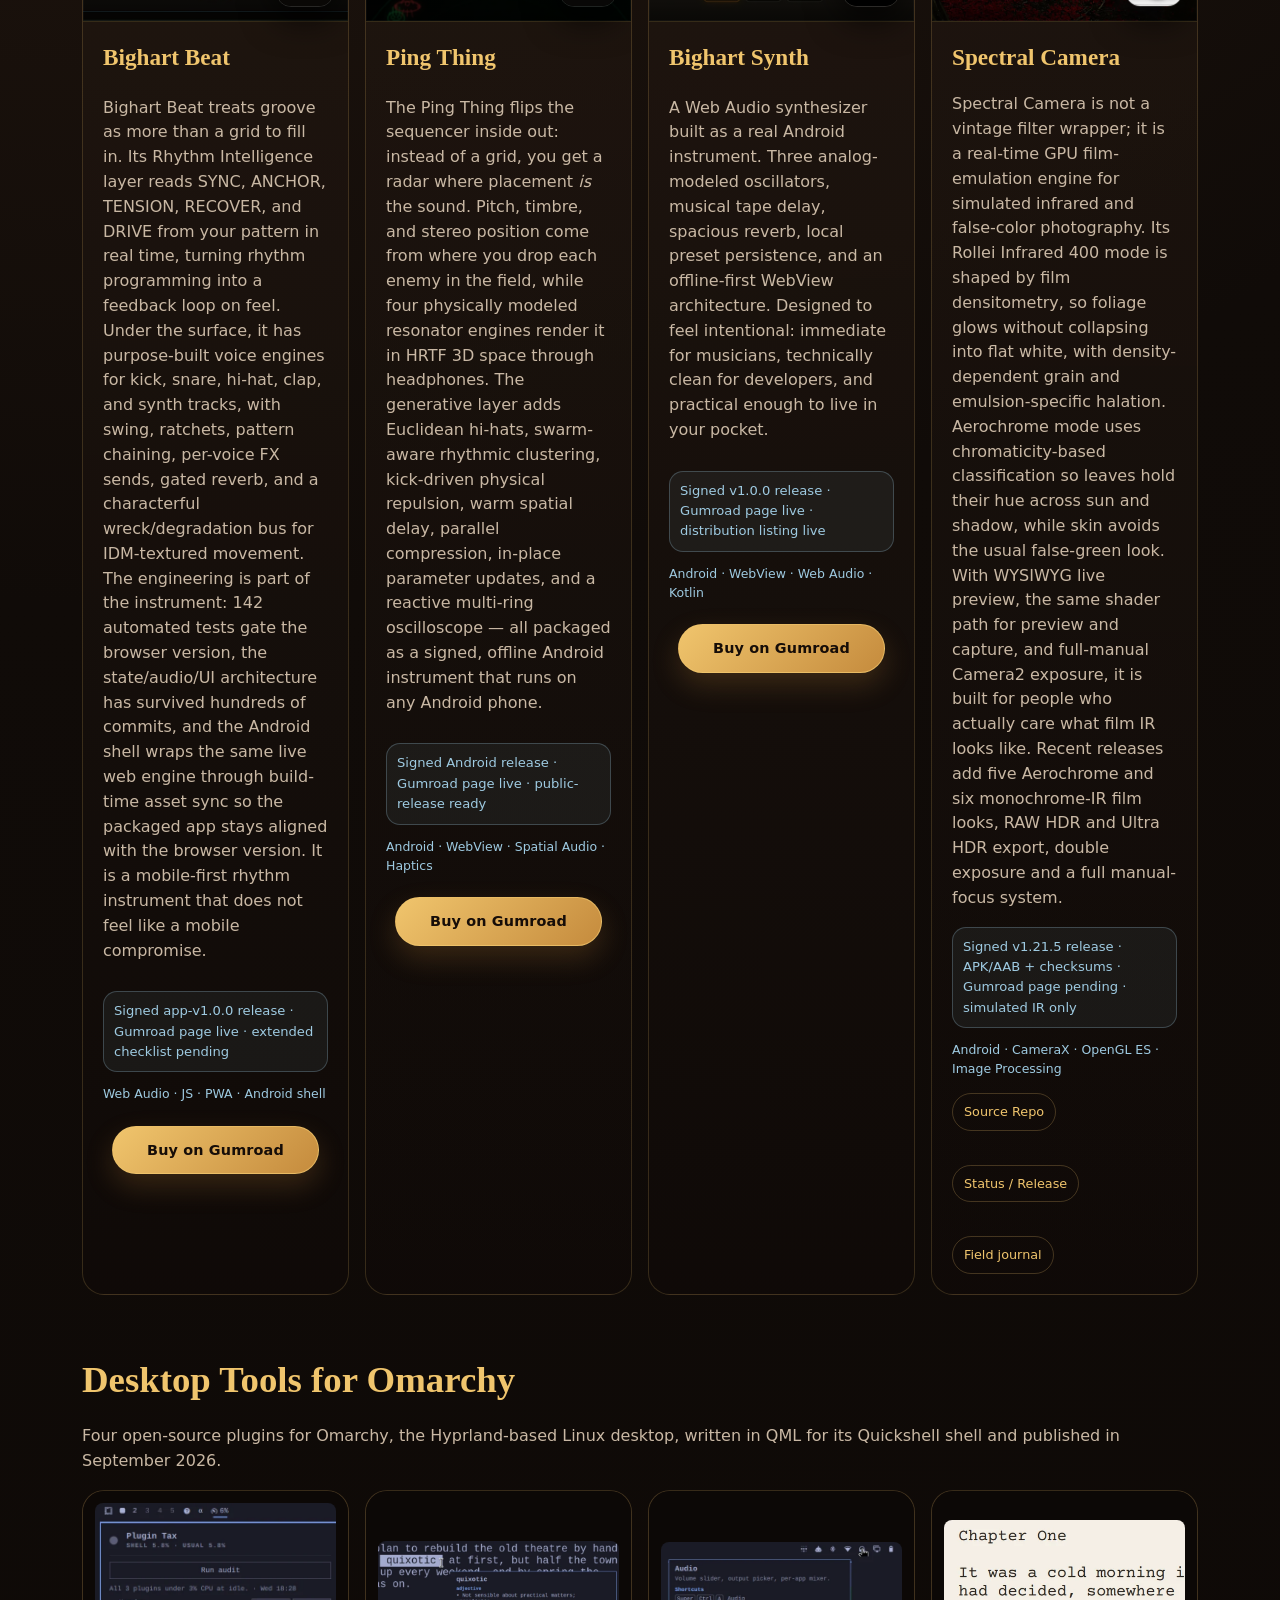
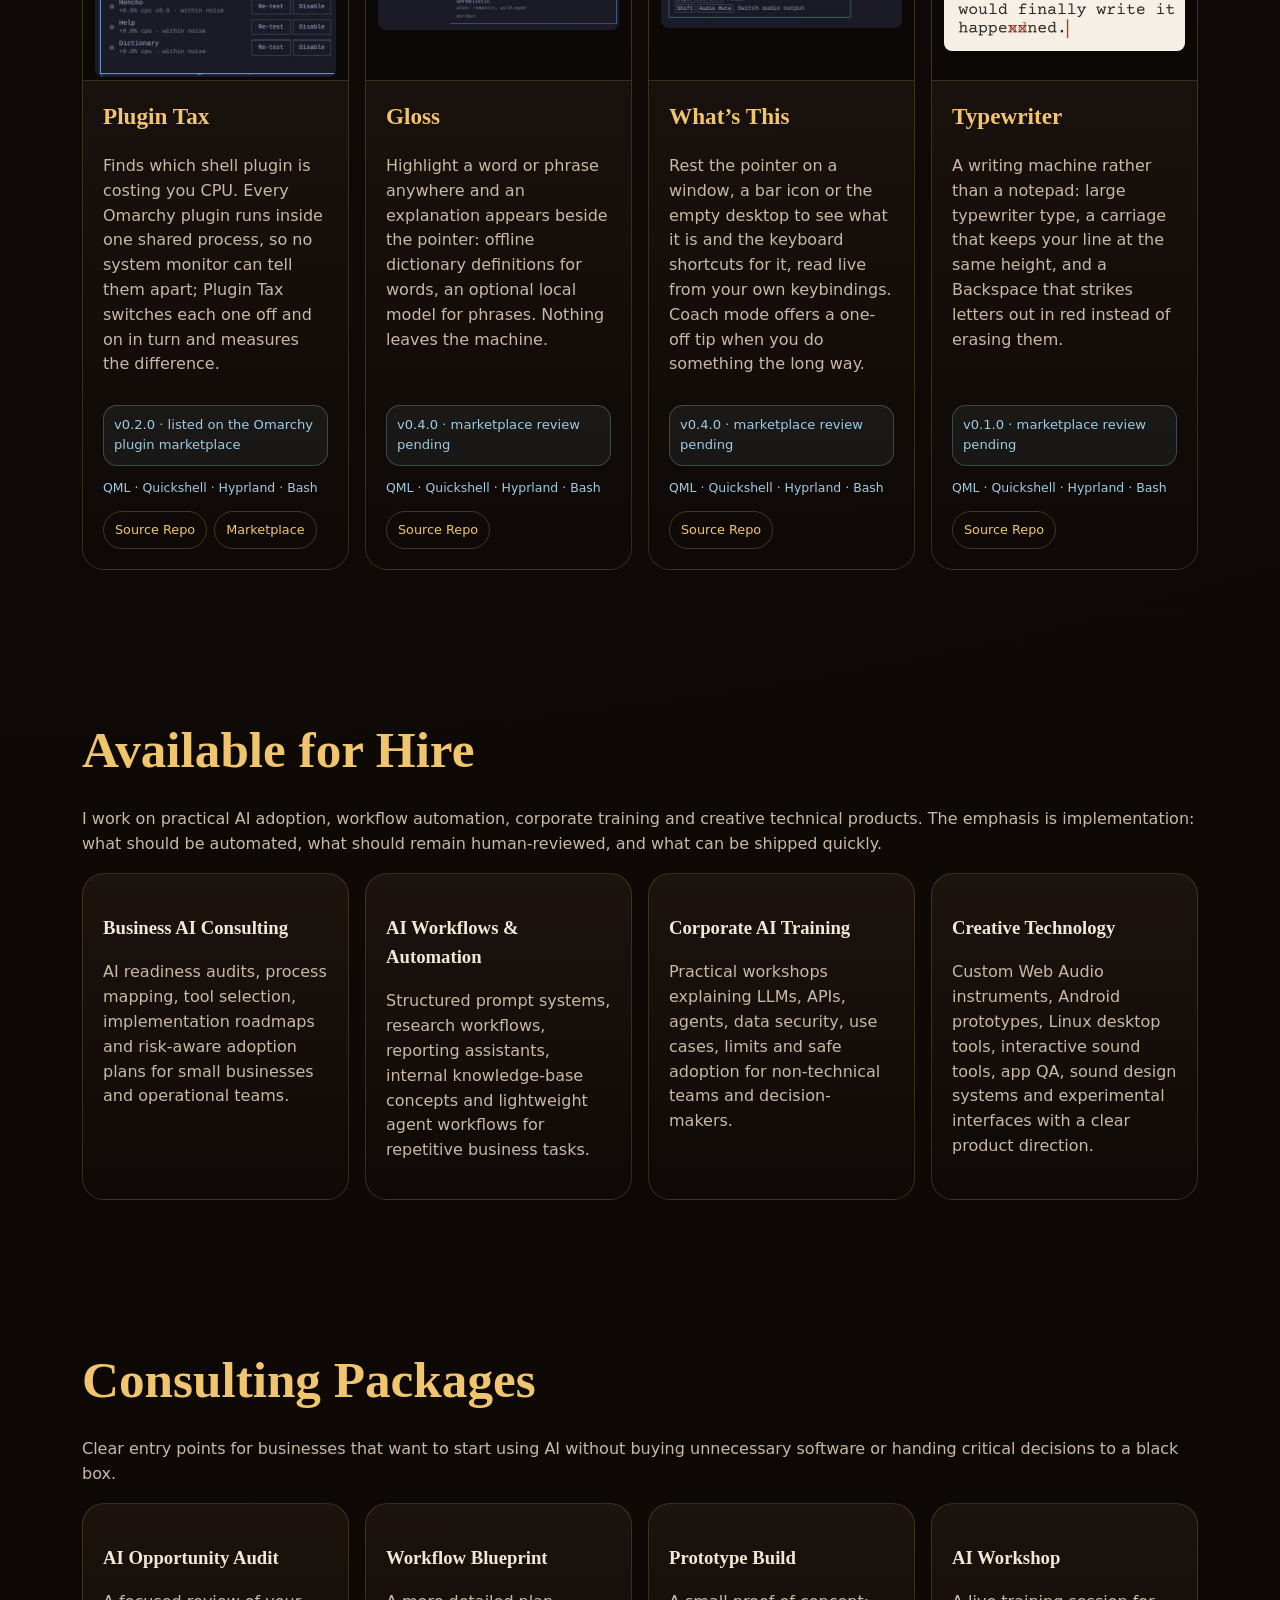
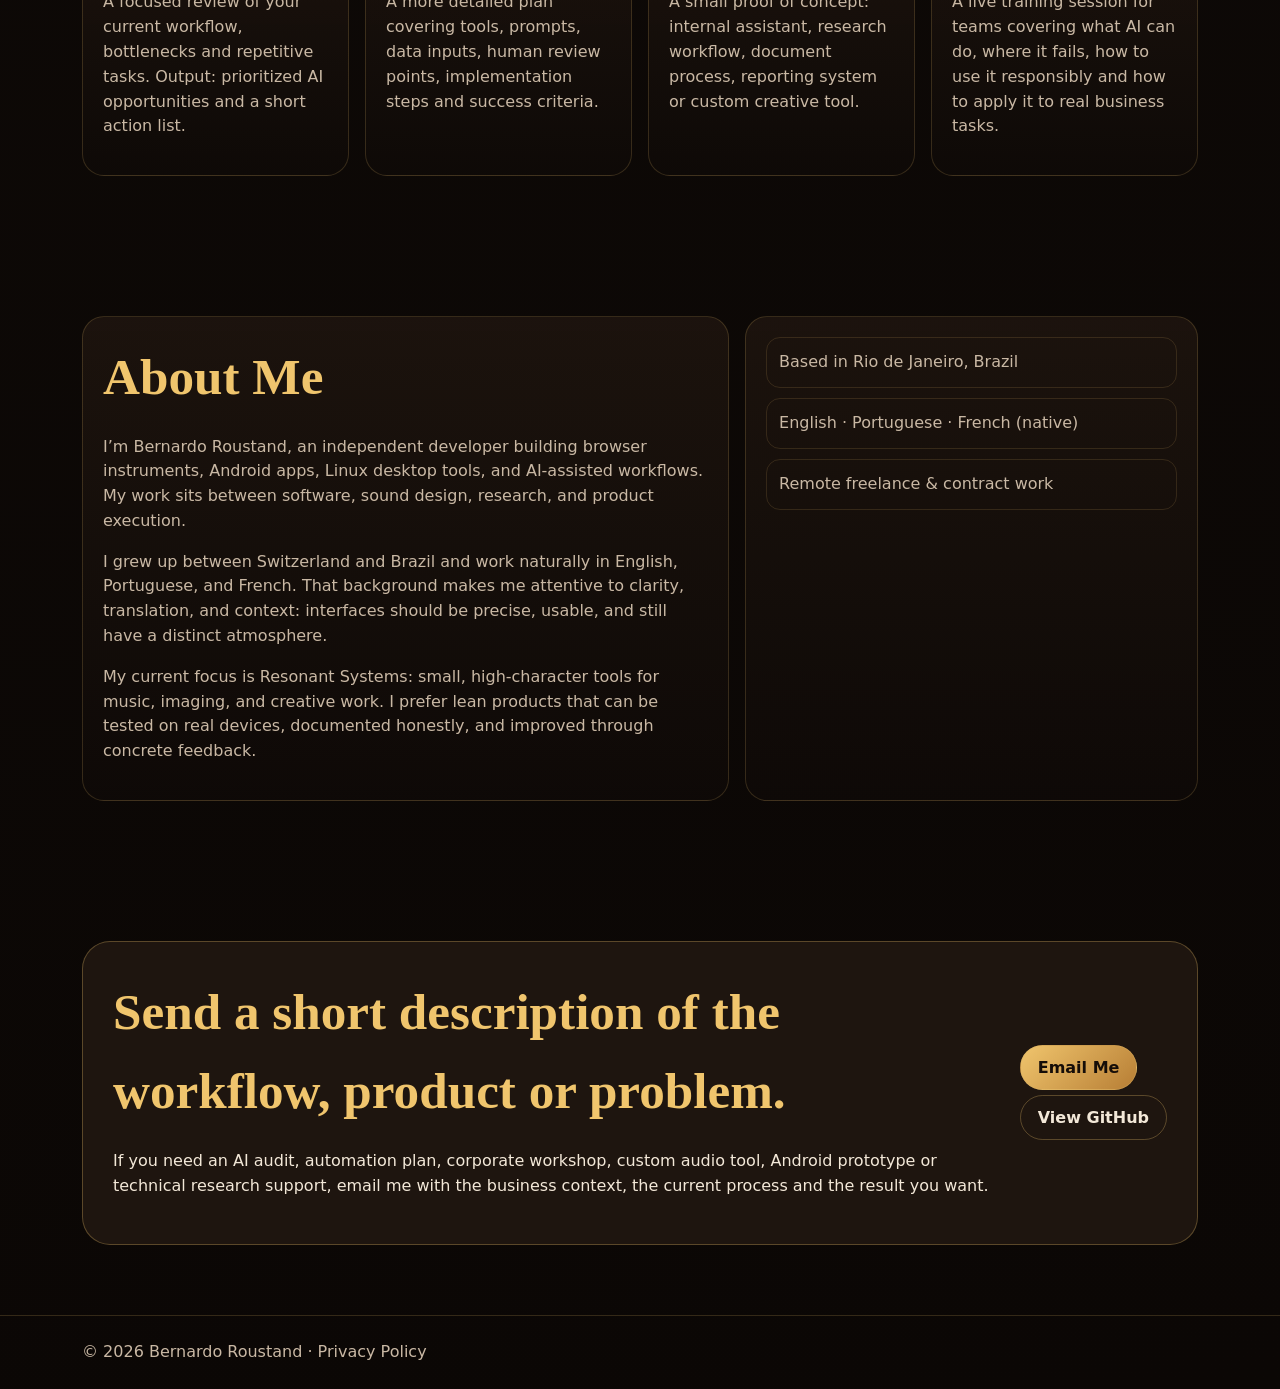
==== commit fa8373cc: "Add Omarchy desktop tools, update Spectral Camera to v1.21.5, translate whole page - New 'Desktop To" ====
--- a/index.html
+++ b/index.html
@@ -4,17 +4,18 @@
   <meta charset="utf-8">
   <meta name="viewport" content="width=device-width,initial-scale=1">
   <title>Bernardo Roustand — Business AI Consultant & Creative Technologist</title>
-  <meta name="description" content="Business AI consultant, creative technologist and audio software developer building AI workflows, automation plans, Android music apps and Web Audio tools.">
+  <meta name="description" content="Business AI consultant, creative technologist and audio software developer building AI workflows, automation plans, Android music apps, Web Audio tools and Linux desktop tools.">
   <link rel="stylesheet" href="styles.css">
   <link rel="stylesheet" href="visuals.css">
   <link rel="stylesheet" href="image-quality.css">
+  <link rel="stylesheet" href="tools.css">
 </head>
 <body>
   <header>
     <div class="wrap nav">
       <a class="brand" href="#top">
         <strong>Bernardo Roustand</strong>
-        <span>Business AI Consultant · Creative Technologist · Audio Software</span>
+        <span data-i18n="brandSub">Business AI Consultant · Creative Technologist · Audio Software</span>
       </a>
       <nav>
         <a href="#work" data-i18n="navWork">Work</a>
@@ -33,12 +34,12 @@
   <main class="wrap">
     <section class="hero" id="top">
       <div>
-        <div class="kicker">Business AI consultancy, automation and creative technology</div>
-        <h1>I help businesses turn AI into usable workflows — and build distinctive <span>audio software</span>.</h1>
-        <p class="lead">I’m a Brazil-based business AI consultant, creative technologist and independent developer. I design practical AI workflows, automation plans, corporate training, Web Audio instruments and Android music tools for teams that need clear systems rather than generic AI hype.</p>
+        <div class="kicker" data-i18n="heroKicker">Business AI consultancy, automation and creative technology</div>
+        <h1 data-i18n-html="heroTitle">I help businesses turn AI into usable workflows — and build distinctive <span>audio software</span>.</h1>
+        <p class="lead" data-i18n="heroLead">I’m a Brazil-based business AI consultant, creative technologist and independent developer. I design practical AI workflows, automation plans, corporate training, Web Audio instruments, Android music tools and Linux desktop tools for teams that need clear systems rather than generic AI hype.</p>
         <div class="btns">
-          <a class="btn primary" href="#contact">Hire Me</a>
-          <a class="btn" href="#work">View Products</a>
+          <a class="btn primary" href="#contact" data-i18n="ctaWork">Hire Me</a>
+          <a class="btn" href="#work" data-i18n="ctaProjects">View Work</a>
         </div>
         <div class="links">
           <a href="https://github.com/Renardoberou" target="_blank" rel="noopener">GitHub</a>
@@ -50,53 +51,59 @@
 
     <section class="section" id="work">
       <h2 data-i18n="workTitle">Selected Work</h2>
-      <p class="intro" data-i18n="workIntro">Four working app projects, synced to their respective GitHub repositories with current release status, real screenshots, and app icons.</p>
-      <p class="note" data-i18n="releaseNote">Ping Thing and Bighart Synth are now signed Android releases installed and confirmed on device. Bighart Beat and Spectral Camera remain in documented beta/release-prep states.</p>
+      <p class="intro" data-i18n="workIntro">Four apps, synced to their GitHub repositories with current release status, real screenshots and app icons.</p>
+      <p class="note" data-i18n="releaseNote">Ping Thing, Bighart Synth and Bighart Beat have live Gumroad product pages. Spectral Camera ships as signed releases on GitHub (now v1.21.5), with its Gumroad page still to come.</p>
       <div class="grid" id="cards"></div>
+
+      <div class="tools-head">
+        <h3 data-tools-title>Desktop Tools for Omarchy</h3>
+        <p class="intro" data-tools-intro>Four open-source plugins for Omarchy, the Hyprland-based Linux desktop, written in QML for its Quickshell shell and published in September 2026.</p>
+      </div>
+      <div class="grid" id="tools"></div>
     </section>
 
     <section class="section" id="services">
-      <h2>Available for Hire</h2>
-      <p class="intro">I work on practical AI adoption, workflow automation, corporate training and creative technical products. The emphasis is implementation: what should be automated, what should remain human-reviewed, and what can be shipped quickly.</p>
+      <h2 data-i18n="servicesTitle">Available for Hire</h2>
+      <p class="intro" data-i18n="servicesIntro">I work on practical AI adoption, workflow automation, corporate training and creative technical products. The emphasis is implementation: what should be automated, what should remain human-reviewed, and what can be shipped quickly.</p>
       <div class="services">
         <div class="panel">
-          <h3>Business AI Consulting</h3>
-          <p>AI readiness audits, process mapping, tool selection, implementation roadmaps and risk-aware adoption plans for small businesses and operational teams.</p>
+          <h3 data-i18n="service1Title">Business AI Consulting</h3>
+          <p data-i18n="service1Text">AI readiness audits, process mapping, tool selection, implementation roadmaps and risk-aware adoption plans for small businesses and operational teams.</p>
         </div>
         <div class="panel">
-          <h3>AI Workflows & Automation</h3>
-          <p>Structured prompt systems, research workflows, reporting assistants, internal knowledge-base concepts and lightweight agent workflows for repetitive business tasks.</p>
+          <h3 data-i18n="service2Title">AI Workflows & Automation</h3>
+          <p data-i18n="service2Text">Structured prompt systems, research workflows, reporting assistants, internal knowledge-base concepts and lightweight agent workflows for repetitive business tasks.</p>
         </div>
         <div class="panel">
-          <h3>Corporate AI Training</h3>
-          <p>Practical workshops explaining LLMs, APIs, agents, data security, use cases, limits and safe adoption for non-technical teams and decision-makers.</p>
+          <h3 data-i18n="service3Title">Corporate AI Training</h3>
+          <p data-i18n="service3Text">Practical workshops explaining LLMs, APIs, agents, data security, use cases, limits and safe adoption for non-technical teams and decision-makers.</p>
         </div>
         <div class="panel">
-          <h3>Creative Technology</h3>
-          <p>Custom Web Audio instruments, Android prototypes, interactive sound tools, app QA, sound design systems and experimental interfaces with a clear product direction.</p>
+          <h3 data-i18n="service4Title">Creative Technology</h3>
+          <p data-i18n="service4Text">Custom Web Audio instruments, Android prototypes, Linux desktop tools, interactive sound tools, app QA, sound design systems and experimental interfaces with a clear product direction.</p>
         </div>
       </div>
     </section>
 
     <section class="section" id="hire">
-      <h2>Consulting Packages</h2>
-      <p class="intro">Clear entry points for businesses that want to start using AI without buying unnecessary software or handing critical decisions to a black box.</p>
+      <h2 data-i18n="hireTitle">Consulting Packages</h2>
+      <p class="intro" data-i18n="hireIntro">Clear entry points for businesses that want to start using AI without buying unnecessary software or handing critical decisions to a black box.</p>
       <div class="services">
         <div class="panel">
-          <h3>AI Opportunity Audit</h3>
-          <p>A focused review of your current workflow, bottlenecks and repetitive tasks. Output: prioritized AI opportunities and a short action list.</p>
+          <h3 data-i18n="pkg1Title">AI Opportunity Audit</h3>
+          <p data-i18n="pkg1Text">A focused review of your current workflow, bottlenecks and repetitive tasks. Output: prioritized AI opportunities and a short action list.</p>
         </div>
         <div class="panel">
-          <h3>Workflow Blueprint</h3>
-          <p>A more detailed plan covering tools, prompts, data inputs, human review points, implementation steps and success criteria.</p>
+          <h3 data-i18n="pkg2Title">Workflow Blueprint</h3>
+          <p data-i18n="pkg2Text">A more detailed plan covering tools, prompts, data inputs, human review points, implementation steps and success criteria.</p>
         </div>
         <div class="panel">
-          <h3>Prototype Build</h3>
-          <p>A small proof of concept: internal assistant, research workflow, document process, reporting system or custom creative tool.</p>
+          <h3 data-i18n="pkg3Title">Prototype Build</h3>
+          <p data-i18n="pkg3Text">A small proof of concept: internal assistant, research workflow, document process, reporting system or custom creative tool.</p>
         </div>
         <div class="panel">
-          <h3>AI Workshop</h3>
-          <p>A live training session for teams covering what AI can do, where it fails, how to use it responsibly and how to apply it to real business tasks.</p>
+          <h3 data-i18n="pkg4Title">AI Workshop</h3>
+          <p data-i18n="pkg4Text">A live training session for teams covering what AI can do, where it fails, how to use it responsibly and how to apply it to real business tasks.</p>
         </div>
       </div>
     </section>
@@ -104,7 +111,7 @@
     <section class="section about" id="about">
       <div class="panel">
         <h2 data-i18n="aboutTitle">About Me</h2>
-        <p data-i18n="aboutP1">I’m Bernardo Roustand, an independent developer building browser instruments, Android app prototypes, and AI-assisted workflows. My work sits between software, sound design, research, and product execution.</p>
+        <p data-i18n="aboutP1">I’m Bernardo Roustand, an independent developer building browser instruments, Android apps, Linux desktop tools, and AI-assisted workflows. My work sits between software, sound design, research, and product execution.</p>
         <p data-i18n="aboutP2">I grew up between Switzerland and Brazil and work naturally in English, Portuguese, and French. That background makes me attentive to clarity, translation, and context: interfaces should be precise, usable, and still have a distinct atmosphere.</p>
         <p data-i18n="aboutP3">My current focus is Resonant Systems: small, high-character tools for music, imaging, and creative work. I prefer lean products that can be tested on real devices, documented honestly, and improved through concrete feedback.</p>
       </div>
@@ -118,12 +125,12 @@
     <section class="section" id="contact">
       <div class="contact">
         <div>
-          <h2>Send a short description of the workflow, product or problem.</h2>
-          <p>If you need an AI audit, automation plan, corporate workshop, custom audio tool, Android prototype or technical research support, email me with the business context, the current process and the result you want.</p>
+          <h2 data-i18n="contactTitle">Send a short description of the workflow, product or problem.</h2>
+          <p data-i18n="contactText">If you need an AI audit, automation plan, corporate workshop, custom audio tool, Android prototype or technical research support, email me with the business context, the current process and the result you want.</p>
         </div>
         <div>
-          <a class="btn primary" href="mailto:roustandsystems@gmail.com">Email Me</a><br><br>
-          <a class="btn" href="https://github.com/Renardoberou" target="_blank" rel="noopener">View GitHub</a>
+          <a class="btn primary" href="mailto:roustandsystems@gmail.com" data-i18n="emailMe">Email Me</a><br><br>
+          <a class="btn" href="https://github.com/Renardoberou" target="_blank" rel="noopener" data-i18n="viewGithub">View GitHub</a>
         </div>
       </div>
     </section>
@@ -135,5 +142,6 @@
   <script src="app.js"></script>
   <script src="hero-sync.js"></script>
   <script src="status-sync.js"></script>
+  <script src="tools.js"></script>
 </body>
 </html>
--- a/tools.css
+++ b/tools.css
@@ -0,0 +1,31 @@
+/* Omarchy desktop-tool cards: screenshots shown whole (they are UI crops, not photos). */
+.tools-head{margin-top:56px}
+.tools-head h3{font-family:Georgia,serif;color:#f0c56d;font-size:clamp(1.6rem,3vw,2.3rem);margin:0 0 10px}
+.tool-card{
+  display:flex;
+  flex-direction:column;
+  border:1px solid #d6ae6233;
+  border-radius:22px;
+  background:linear-gradient(180deg,#241912aa,#0f0a08bb);
+  overflow:hidden;
+}
+.tool-card .shot{
+  height:190px;
+  display:grid;
+  place-items:center;
+  padding:12px;
+  background:#0c0806;
+  border-bottom:1px solid rgba(214,174,98,.22);
+}
+.tool-card .shot img{
+  max-width:100%;
+  max-height:100%;
+  width:auto;
+  height:auto;
+  object-fit:contain;
+  border-radius:8px;
+}
+.tool-card h3,.tool-card p,.tool-card .status,.tool-card .tags,.tool-card .tool-links{margin-left:20px;margin-right:20px}
+.tool-card h3{color:#f0c56d;font-size:1.45rem;margin-top:18px;margin-bottom:.2rem}
+.tool-card p{color:#c9b8a4;flex:1}
+.tool-card .tool-links{margin-bottom:20px}
